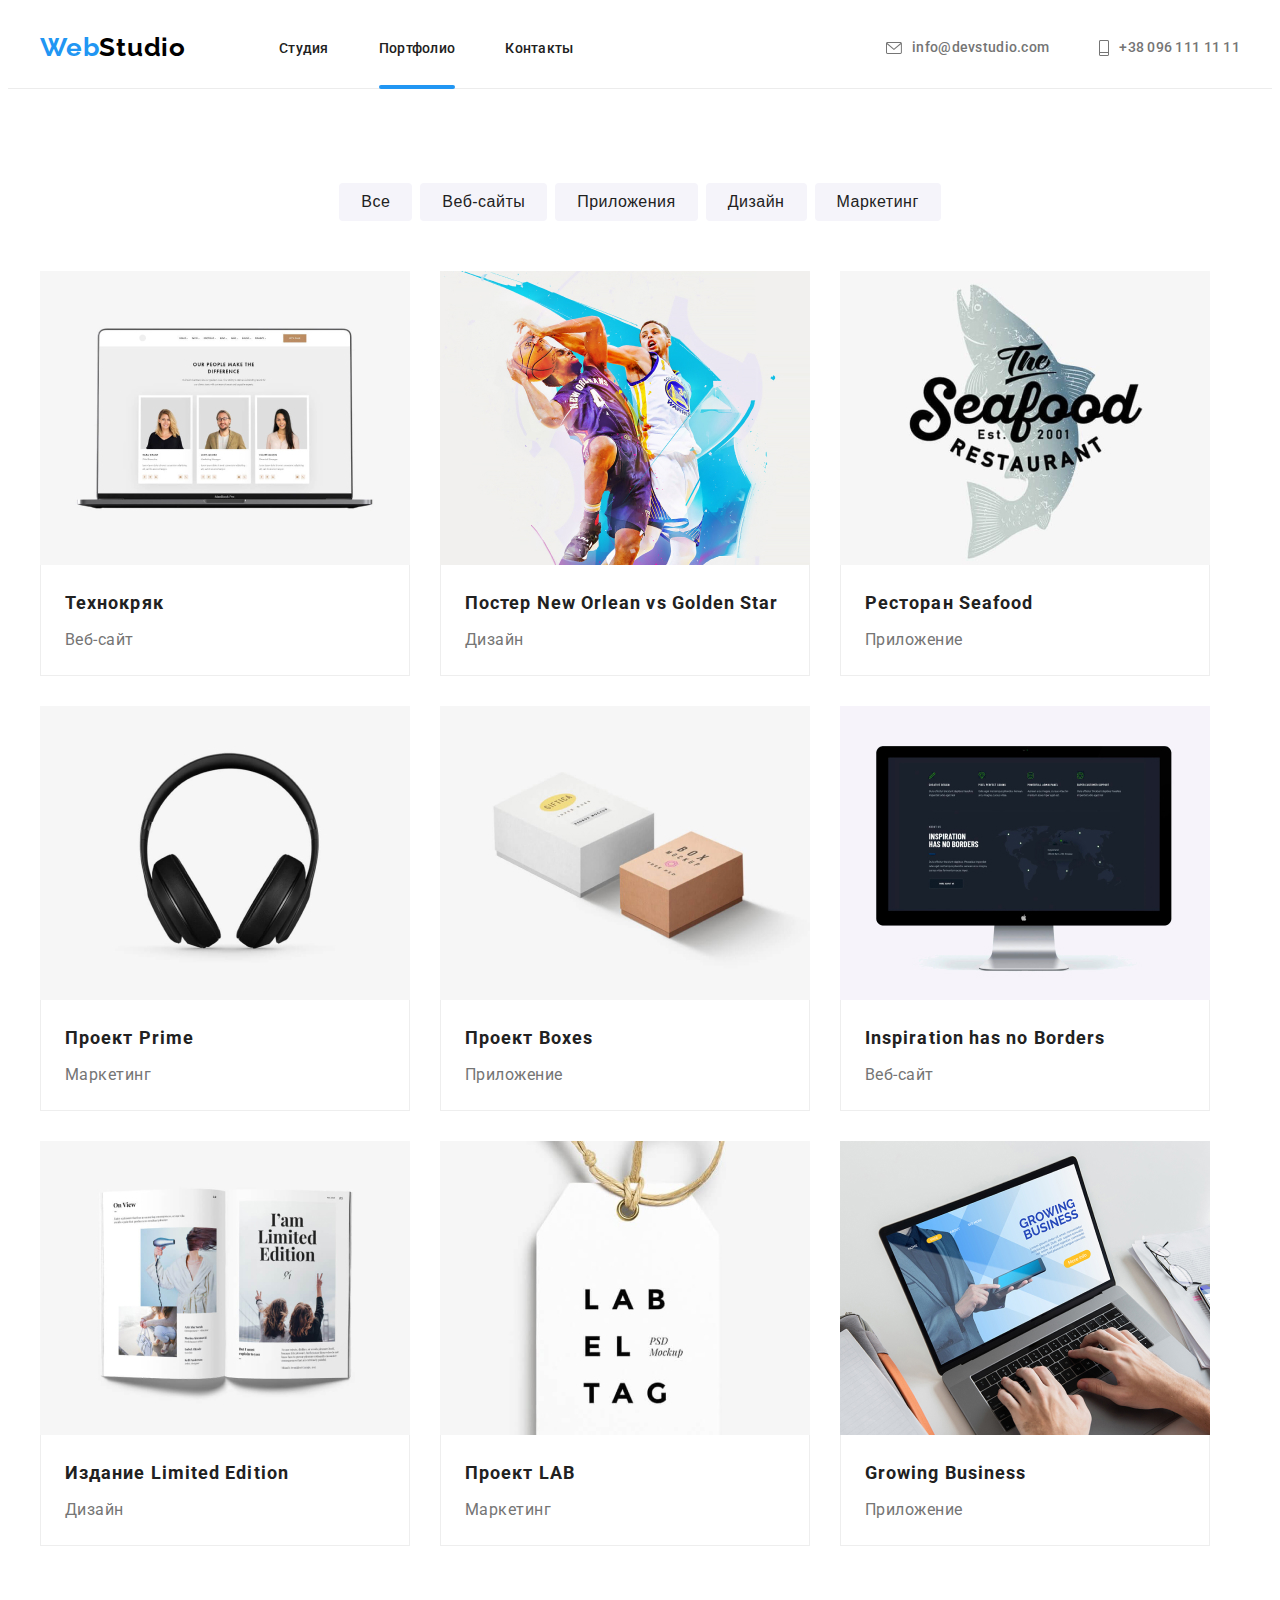
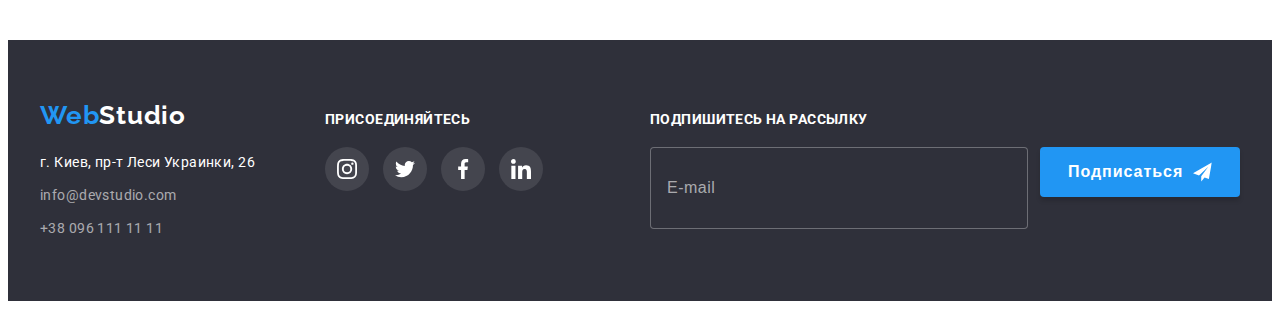
==== portfolio.html @ 7c9c066c "start" ====
<!DOCTYPE html>
<html lang="en">

<head>
    <meta charset="UTF-8">
    <meta http-equiv="X-UA-Compatible" content="IE=edge">
    <meta name="viewport" content="width=device-width, initial-scale=1.0">
    <title>Document</title>
    <link rel="preconnect" href="https://fonts.googleapis.com">
    <link rel="preconnect" href="https://fonts.gstatic.com" crossorigin>
    <link
        href="https://fonts.googleapis.com/css2?family=Raleway:wght@700&family=Roboto:wght@400;500;700;900&display=swap"
        rel="stylesheet">

        <link rel="stylesheet" href="https://cdnjs.cloudflare.com/ajax/libs/modern-normalize/1.1.0/modern-normalize.min.css"
            integrity="sha512-wpPYUAdjBVSE4KJnH1VR1HeZfpl1ub8YT/NKx4PuQ5NmX2tKuGu6U/JRp5y+Y8XG2tV+wKQpNHVUX03MfMFn9Q=="
            crossorigin="anonymous" referrerpolicy="no-referrer" />
            <link rel="stylesheet" href="./css/main.min.css" />
        <link rel="stylesheet" href="./css/styles.css" />
</head>

<body>
    <header class="page-header">
        <div class="container page-header__container">
            <nav class="navigation">
                <a class="logo link" href="./index.html"><span class="logo__web">Web</span>Studio</a>
    
                <ul class="menu list">
                    <li class="menu__item"><a class="menu__link link" href="./index.html">Студия</a></li>
                    <li class="menu__item"><a class="menu__link link menu__link_status-current" href="./portfolio.html">Портфолио</a></li>
                    <li class="menu__item"><a class="menu__link link" href="">Контакты</a></li>
                </ul>
            </nav>
    
            <ul class="contact-list list contact-list__page-header">
                <li class="contact-list__item">
            
            
            
                    <a class="contact-list__link link" href="mailto:info@devstudio.com"><svg class="contact-list__icon" width="16" height="12">
                            <use href="./images/icons.svg#icon-mail"></use>
                        </svg>info@devstudio.com</a>
            
                </li>
                <li class="contact-list__item">
            
            
            
                    <a class="contact-list__link link" href="tel:+380961111111"><svg class="contact-list__icon" width="10" height="16">
                            <use href="./images/icons.svg#icon-telefon"></use>
                        </svg>+38 096 111 11 11</a>
                </li>
            
            </ul>
            </div>
        </div>
    
    
    </header>
    
    <main>
        <!--Список кнопок-->
<section class="section">
    <div class="container">
    <h1 class="main-button visually-hidden">Buttons</h1>

    <ul class="button-list list">
        <li class="button-list__button-item"><button class="button-list__button-portfolio button button-all">Все</button></li>
        <li class="button-list__button-item"><button class="button-list__button-portfolio button">Веб-сайты</button></li>
        <li class="button-list__button-item"><button class="button-list__button-portfolio button">Приложения</button></li>
        <li class="button-list__button-item"><button class="button-list__button-portfolio button">Дизайн</button></li>
        <li class="button-list__button-item"><button class="button-list__button-portfolio button">Маркетинг</button></li>
    </ul>


    <!--Список работ-->

    <ul class="projects__list list">
        <li class="projects__item list">
            
            <a href="" class="projects-item-link modal-link link">
                <div class="modal-container">
                    <img src="./images/komputer.jpg" alt="ноутбук" width="370">
                    <p class="modal-text">Ресурс предлагает комплексные предложения с разным уровнем функционала и сервисов. Все это
                        позволит посетителю получить
                        исчерпывающие сведения о компании или частном лице.</p>
                </div>
                
        <div class="projects__card"><h2 class="project-name">Технокряк</h2>
        <p class="projects__type">Веб-сайт</p>
        </div></a>
        </li>

        <li class="projects__item list">
            <a href="#" class="projects-item-link link">
                <div class="modal-container">
                <img src="./images/basketball.jpg" alt="баскетбол" width="370">
                <p class="modal-text">Ресурс предлагает комплексные предложения с разным уровнем функционала и сервисов. Все это
                        позволит посетителю получить
                        исчерпывающие сведения о компании или частном лице.</p>
                </div>
            <div class="projects__card"><h2 class="project-name">Постер New Orlean vs Golden Star</h2>
            <p class="projects__type">Дизайн</p>
            </div></a>
        </li>

        <li class="projects__item list">
            <a href="#" class="projects-item-link link">
                <div class="modal-container">
                <img src="./images/seafood.jpg" alt="лого Ресторан Seafood" width="370">
                <p class="modal-text">Ресурс предлагает комплексные предложения с разным уровнем функционала и сервисов. Все это
                        позволит посетителю получить
                        исчерпывающие сведения о компании или частном лице.</p>
                </div>
            <div class="projects__card"><h2 class="project-name">Ресторан Seafood</h2>
            <p class="projects__type">Приложение</p>
            </div></a>
        </li>

        <li class="projects__item list">
            <a href="#" class="projects-item-link link">
                <div class="modal-container">
                <img src="./images/earphones.jpg" alt="наушники" width="370">
                <p class="modal-text">Ресурс предлагает комплексные предложения с разным уровнем функционала и сервисов. Все это
                        позволит посетителю получить
                        исчерпывающие сведения о компании или частном лице.</p>
                </div>
            <div class="projects__card"><h2 class="project-name">Проект Prime</h2>
            <p class="projects__type">Маркетинг</p>
            </div></a>
            
        </li>

        <li class="projects__item list">
            <a href="#" class="projects-item-link link">
                <div class="modal-container">
                <img src="./images/boxes.jpg" alt="две коробки" width="370">
                <p class="modal-text">Ресурс предлагает комплексные предложения с разным уровнем функционала и сервисов. Все это
                        позволит посетителю получить
                        исчерпывающие сведения о компании или частном лице.</p>
                </div>
            <div class="projects__card"><h2 class="project-name">Проект Boxes</h2>
            <p class="projects__type">Приложение</p>
            </div></a>
           
        </li>

        <li class="projects__item list">
            <a href="#" class="projects-item-link link">
                <div class="modal-container">
                <img src="./images/pk.jpg" alt="монитор" width="370">
                <p class="modal-text">Ресурс предлагает комплексные предложения с разным уровнем функционала и сервисов. Все это
                        позволит посетителю получить
                        исчерпывающие сведения о компании или частном лице.</p>
                </div>
            <div class="projects__card"><h2 class="project-name">Inspiration has no Borders</h2>
            <p class="projects__type">Веб-сайт</p>
            </div></a>
        </li>

        <li class="projects__item list">
            <a href="#" class="projects-item-link link">
                <div class="modal-container">
                <img src="./images/book.jpg" alt="журнал" width="370">
                <p class="modal-text">Ресурс предлагает комплексные предложения с разным уровнем функционала и сервисов. Все это
                        позволит посетителю получить
                        исчерпывающие сведения о компании или частном лице.</p>
                </div>
            <div class="projects__card"><h2 class="project-name">Издание Limited Edition</h2>
            <p class="projects__type">Дизайн</p>
            </div></a>
        </li>

        <li class="projects__item list">
            <a href="#" class="projects-item-link link">
                <div class="modal-container">
                <img src="./images/birka.jpg" alt="бирка" width="370">
                <p class="modal-text">Ресурс предлагает комплексные предложения с разным уровнем функционала и сервисов. Все это
                        позволит посетителю получить
                        исчерпывающие сведения о компании или частном лице.</p>
                </div>
            <div class="projects__card"><h2 class="project-name">Проект LAB</h2>
            <p class="projects__type">Маркетинг</p>
            </div></a>
        </li>

        <li class="projects__item list">
            <a href="#" class="projects-item-link link">
                <div class="modal-container">
                <img src="./images/laptop.jpg" alt="ноутбук" width="370">
                <p class="modal-text">Ресурс предлагает комплексные предложения с разным уровнем функционала и сервисов. Все это
                        позволит посетителю получить
                        исчерпывающие сведения о компании или частном лице.</p>
                </div>
            <div class="projects__card"><h2 class="project-name">Growing Business</h2>
            <p class="projects__type">Приложение</p>
            </div></a>
        </li>
        
    </ul>
    </div>

</section>
    </main>
    
    
    <!--футер-->
    
    <footer class="footer">
        <div class="container container-flex">
    
            <div>
    
                <a class="logo web-footer link" href="./index.html">Web<span class="studio">Studio</span></Studio></a>
    
                <address class="adres-font-style">
    
                    <ul class="adres list">
                        <li class="adres__item"><a class="adres__nav-link link"
                                href="https://goo.gl/maps/8EkQ3KVRZ2arSs8y7">г. Киев, пр-т Леси Украинки, 26</a></li>
                        <li class="adres__item"><a class="adres__mail-link link"
                                href="mailto:info@devstudio.com">info@devstudio.com</a></li>
                        <li class="adres__item"><a class="adres__tel-link link" href="tel:+380961111111">+38 096 111 11
                                11</a></li>
    
                    </ul>
    
                </address>
    
            </div>
    
    
    
    
    
    
            <div class="footer-link footer-link__socials">
    
                <h2 class="footer-text">присоединяйтесь</h2>
                <ul class="list">
    
    
                    <li class="footer-link__item">
                        <a href="" class="footer-link__link">
                            <svg class="footer-link__icon" width="20" height="20">
                                <use href="./images/icons.svg#icon-instagram-futer"></use>
                            </svg>
                        </a>
                    </li>
    
                    <li class="footer-link__item">
                        <a href="" class="footer-link__link">
                            <svg class="footer-link__icon" width="20" height="20">
                                <use href="./images/icons.svg#icon-twitter-futer"></use>
                            </svg>
                        </a>
                    </li>
    
                    <li class="footer-link__item">
                        <a href="" class="footer-link__link">
                            <svg class="footer-link__icon" width="20" height="20">
                                <use href="./images/icons.svg#icon-facebook-futer"></use>
                            </svg>
                        </a>
                    </li>
    
                    <li class="footer-link__item">
                        <a href="" class="footer-link__link">
                            <svg class="footer-link__icon" width="20" height="20">
                                <use href="./images/icons.svg#icon-linkedin-futer"></use>
                            </svg>
                        </a>
                    </li>
    
            </div>
    
    
    
            <div class="footer-container">
    
                <p class="label__text">Подпишитесь на рассылку</p>
                <form class="label__form">
                    <label for="mail" class="label__mail"></label>
                    <input type="mail" name="user-mail" id="mail" placeholder="E-mail" class="label__area" />
    
    
                    <button type="submit" class="label__btn">
                        Подписаться
                        <svg class="label__icon" width="24" height="24">
                            <use href="./images/icons.svg#icon-send"></use>
                        </svg>
    
    
                    </button>
    
                </form>
    
            </div>
    
        </div>
    
    
    
    
    
    </footer>
    </body>
    
    </html>
---- css/main.min.css ----
:root{--accent-color: #2196F3;--accent-color-black: #212121;--accent-color-gray: #757575;--accent-color-white: #FFFFFF}.visually-hidden{position:absolute;width:1px;height:1px;margin:-1px;border:0;padding:0;white-space:nowrap;clip-path:inset(100%);clip:rect(0 0 0 0);overflow:hidden}.menu__link_status-current::after{content:"";position:absolute;width:100%;height:4px;background:var(--accent-color);border-radius:2px;display:block;left:0;top:45px}.benefits-list__box,.works__box,.social-list__link,.footer-link__link,.clients__link{display:flex;justify-content:center;align-items:center}h1,h2,h3,h4,h5,h6,p{margin-top:0;margin-bottom:0}ul,ol{margin-top:0;margin-bottom:0;padding-left:0}img{display:block}.list{list-style:none}.link{text-decoration:none}body{font-family:'Roboto', sans-serif;font-weight:500}.container{width:1200px;margin-left:auto;margin-right:auto;padding-left:15px;padding-right:15px}.section{padding:94px 0}.logo{font-family:'Raleway', sans-serif;font-weight:700;font-size:26px;line-height:1.2;letter-spacing:0.03em;color:#000}.logo__web{color:var(--accent-color)}.contact-list__page-header{display:flex;margin-left:auto}.contact-list .contact-list__item+.contact-list__item{margin-left:50px}.contact-list__link{display:flex;align-items:center;font-size:14px;line-height:1.14;letter-spacing:0.02em;margin-left:auto;color:var(--accent-color-gray);transition-property:color;transition-duration:250ms;transition-timing-function:cubic-bezier(0.4, 0, 0.2, 1)}.contact-list__link:hover,.contact-list__link:focus{color:var(--accent-color);fill:#2196f3}.contact-list__icon{margin-right:10px;fill:#757575;transition-property:fill;transition-duration:250ms;transition-timing-function:cubic-bezier(0.4, 0, 0.2, 1)}.phone-number:hover .contact-list__icon,.phone-number:focus .contact-list__icon{color:var(--accent-color);fill:#2196f3}.contact-list__link:hover .contact-list__icon,.contact-list__link:focus .contact-list__icon{color:var(--accent-color);fill:#2196f3}.adres-font-style{font-style:normal}.adres{margin-top:20px}.adres__item{margin-bottom:9px}.adres__item:last-child{margin-bottom:0}.adres__nav-link{font-weight:400;font-size:14px;line-height:1.71;letter-spacing:0.03em;color:var(--accent-color-white);margin-bottom:9px;transition-property:color;transition-duration:250ms;transition-timing-function:cubic-bezier(0.4, 0, 0.2, 1)}.adres__nav-link:hover,.adres__nav-link:focus{color:var(--accent-color)}.adres__mail-link{font-weight:400;font-size:14px;line-height:1.71;letter-spacing:0.03em;color:rgba(255,255,255,0.6);transition-property:color;transition-duration:250ms;transition-timing-function:cubic-bezier(0.4, 0, 0.2, 1)}.adres__mail-link:hover,.adres__mail-link:focus{color:var(--accent-color)}.adres__tel-link{font-weight:400;font-size:14px;line-height:1.71;letter-spacing:0.03em;color:rgba(255,255,255,0.6);transition-property:color;transition-duration:250ms;transition-timing-function:cubic-bezier(0.4, 0, 0.2, 1)}.adres__tel-link:hover,.adres__tel-link:focus{color:var(--accent-color)}.backdrop{position:fixed;top:0;left:0;width:100%;height:100%;background:rgba(0,0,0,0.2);transition:opacity 250ms cubic-bezier(0.4, 0, 0.2, 1),visibility 250ms cubic-bezier(0.4, 0, 0.2, 1)}.backdrop.is-hidden{opacity:0;visibility:hidden;pointer-events:none}.modal{position:absolute;top:50%;left:50%;transform:translate(-50%, -50%);width:528px;background:var(--accent-color-white);box-shadow:0px 1px 3px rgba(0,0,0,0.12),0px 1px 1px rgba(0,0,0,0.14),0px 2px 1px rgba(0,0,0,0.2);border-radius:4px;padding:40px}.modal__close-button{position:absolute;top:8px;right:8px;display:flex;align-items:center;justify-content:center;width:30px;height:30px;padding:0;border-radius:50%;border:1px solid rgba(0,0,0,0.1);background-color:transparent;cursor:pointer;transition:fill 250ms cubic-bezier(0.4, 0, 0.2, 1)}.modal__close-button:hover,.modal__close-button:focus{fill:var(--accent-color)}.page-header__container{display:flex;align-items:center}.page-header{padding-top:24px;padding-bottom:25px;background:var(--accent-color-white);border-bottom:1px solid #ECECEC}.navigation{display:flex;align-items:center}.menu{display:flex;margin-left:93px}.menu__item .current{color:var(--accent-color)}.menu__item:not(:last-child){margin-right:50px}.menu__link{position:relative;font-size:14px;line-height:1.14;letter-spacing:0.02em;color:var(--accent-color-black);transition-property:color;transition-duration:250ms;transition-timing-function:cubic-bezier(0.4, 0, 0.2, 1)}.menu__link:hover,.menu__link:focus{color:var(--accent-color)}.hero{text-transform:uppercase;background-color:#c4c4c4;text-align:center;padding-top:200px;padding-bottom:200px;margin-left:auto;margin-right:auto;background-image:linear-gradient(to right, rgba(47,48,58,0.4), rgba(47,48,58,0.4)),url(../images/background.jpg);background-size:cover;background-position:center;background-repeat:no-repeat;max-width:1600px}.hero__title{font-weight:900;font-size:44px;line-height:1.36;letter-spacing:0.06em;color:var(--accent-color-white);margin-left:auto;margin-right:auto;width:696px;margin-bottom:30px}.hero__btn{min-width:136px;padding-left:32px;padding-top:10px;padding-right:32px;padding-bottom:10px;border-radius:4px;border:transparent;font-weight:700;font-size:16px;line-height:1.875;letter-spacing:0.06em;cursor:pointer;color:var(--accent-color-white);background-color:var(--accent-color);box-shadow:0px 4px 4px rgba(0,0,0,0.15);transition-property:background-color;transition-duration:250ms;transition-timing-function:cubic-bezier(0.4, 0, 0.2, 1);transition-property:color;transition-duration:250ms;transition-timing-function:cubic-bezier(0.4, 0, 0.2, 1)}.hero__btn:hover,.hero__btn:focus{background-color:var(--accent-color);color:var(--accent-color-white)}.benefits-list{display:flex}.benefits-list__item{width:270px;margin-right:30px;flex-wrap:wrap}.benefits-list__item:nth-child(4n){margin-right:0}.benefits-list__item:nth-last-child(-n+4){margin-bottom:0}.benefits-list__title{font-weight:700;font-size:14px;line-height:1.14;letter-spacing:0.03em;text-transform:uppercase;color:var(--accent-color-black);margin-bottom:10px}.benefits-list__text{font-weight:400;font-size:14px;line-height:1.71;letter-spacing:0.03em;color:var(--accent-color-gray)}.benefits-list__box{height:120px;border:0;margin-bottom:30px;background:#F5F4FA;border-radius:4px}.benefits-list__icon{width:70px;height:70px}.section__no-padding-top{padding-top:0}.section__title{margin-bottom:50px;font-weight:700;font-size:36px;line-height:1.66;text-align:center;letter-spacing:0.03em;color:var(--accent-color-black)}.works{display:flex}.works__item{margin-right:30px;position:relative}.works__item:nth-child(3n){margin-right:0}.works__box{position:absolute;width:370px;height:70px;font-family:'Roboto';font-style:normal;font-weight:700;font-size:14px;line-height:1.14;text-align:center;letter-spacing:0.03em;text-transform:uppercase;bottom:0px;left:0px;background:rgba(47,48,58,0.8);color:var(--accent-color-white)}.section__other-background{background:#F5F4FA}.team{display:flex;margin-top:50px;text-align:center}.team__card{padding-top:30px;padding-bottom:30px}.team__item{background:var(--accent-color-white);margin-right:30px;box-shadow:0px 1px 3px rgba(0,0,0,0.12),0px 1px 1px rgba(0,0,0,0.14),0px 2px 1px rgba(0,0,0,0.2);border-radius:0px 0px 4px 4px}.team__item:nth-child(4n){margin-right:0}.team__item:nth-last-child(-n+4){margin-bottom:0}.section__title{font-weight:700;font-size:36px;line-height:1.16;text-align:center;letter-spacing:0.03em;color:var(--accent-color-black)}.team__title{font-size:16px;line-height:1.18;letter-spacing:0.03em;color:var(--accent-color-black)}.team__text{font-weight:400;font-size:16px;line-height:1.18;letter-spacing:0.03em;color:var(--accent-color-gray);margin-top:10px;margin-bottom:16px}.social-list{display:flex;justify-content:center}.social-list__item:not(:last-child){margin-right:10px}.social-list__link{width:44px;height:44px;border-radius:50%;background-color:var(--accent-color-white);transition-property:background-color, fill;transition-duration:250ms;transition-timing-function:cubic-bezier(0.4, 0, 0.2, 1)}.social-list__link:hover,.social-list__link:focus{background-color:var(--accent-color);fill:#fff}.social-list__icon{fill:#afb1b8;transition-property:fill;transition-duration:250ms;transition-timing-function:cubic-bezier(0.4, 0, 0.2, 1)}.social-list__link:hover .social-list__icon,.social-list__link:focus .social-list__icon{fill:#fff}.web-footer{color:var(--accent-color)}.studio{color:var(--accent-color-white)}.footer{display:flex;background-color:#2F303A;padding:60px 0}.container-flex{display:flex;align-items:baseline}.footer-container{display:flex;flex-direction:column;margin-left:auto}.label__form{display:flex}.label__area{padding-left:16px;padding-top:15px;padding-right:auto;padding-bottom:15px;width:358px;height:50px;border:1px solid rgba(255,255,255,0.3);border-radius:4px;background:#2F303A;font-style:normal;font-weight:400;font-size:16px;line-height:20px;letter-spacing:0.03em;color:var(--accent-color-white)}.label__area::placeholder{color:rgba(255,255,255,0.6)}.label__text{font-style:normal;font-weight:700;font-size:14px;line-height:16px;letter-spacing:0.03em;text-transform:uppercase;color:var(--accent-color-white);margin-bottom:20px}.footer-text{margin-bottom:20px;font-style:normal;font-weight:700;font-size:14px;line-height:16px;letter-spacing:0.03em;text-transform:uppercase;color:var(--accent-color-white)}.label__btn{display:flex;justify-content:center;align-items:center;margin-left:12px;width:200px;height:50px;background:var(--accent-color);box-shadow:0px 4px 4px rgba(0,0,0,0.15);border-radius:4px;cursor:pointer;border-color:transparent;font-style:normal;font-weight:700;font-size:16px;line-height:30px;letter-spacing:0.06em;padding-left:26px;padding-top:10px;padding-right:26px;padding-bottom:10px;color:var(--accent-color-white)}.label__icon{display:inline;margin-left:10px}.footer-link__item{display:inline-block;margin-right:10px}.footer-link__socials{display:flex;flex-direction:column;margin-left:70px}.footer-link__link{width:44px;height:44px;border-radius:50%;background:rgba(255,255,255,0.1);fill:#fff;transition-property:background-color;transition-duration:250ms;transition-timing-function:cubic-bezier(0.4, 0, 0.2, 1)}.footer-link__link:hover,.footer-link__link:focus{background-color:var(--accent-color)}.section__title{text-align:center;margin-bottom:50px;font-style:normal;font-weight:700;font-size:36px;line-height:1.16;text-align:center;letter-spacing:0.03em;color:var(--accent-color-black)}.clients{display:flex}.clients__item{margin-right:30px;width:170px;height:92px}.clients__item:last-child{margin-right:0}.clients__icon{width:106px;height:60px}.clients__link{width:100%;height:100%;border:1px solid #AFB1B8;border-radius:4px;fill:#afb1b8;transition:fill 250ms cubic-bezier(0.4, 0, 0.2, 1),border 250ms cubic-bezier(0.4, 0, 0.2, 1)}.clients__link:hover,.clients__link:focus{border:1px solid #2196F3;fill:#2196f3}.buttons{font-size:16px;line-height:1.62;text-align:center;letter-spacing:0.03em}.button-list{display:flex;justify-content:center;margin-bottom:50px}.button-list__button-item{display:flex;justify-content:center;margin-right:8px}.button-list__button-item:last-child{margin-right:0}.button-list__button-portfolio{background-color:#F5F4FA;color:var(--accent-color-black);padding-left:22px;padding-top:6px;padding-right:22px;padding-bottom:6px;border-radius:4px;min-width:101px;border:transparent;font-style:normal;font-weight:500;font-size:16px;line-height:1.625;letter-spacing:0.03em;transition-property:background-color, color, box-shadow;transition-duration:250ms;transition-timing-function:cubic-bezier(0.4, 0, 0.2, 1)}.button-list__button-portfolio:hover,.button-list__button-portfolio:focus{color:var(--accent-color-white);background-color:var(--accent-color);cursor:pointer;box-shadow:0px 3px 1px rgba(0,0,0,0.1),0px 1px 2px rgba(0,0,0,0.08),0px 2px 2px rgba(0,0,0,0.12);border-radius:4px}.button-all{min-width:73px;color:var(--accent-color-black);padding-left:22px;padding-top:6px;padding-right:22px;padding-bottom:6px;border-radius:4px}.project-name{font-weight:700;font-size:18px;line-height:2;letter-spacing:0.06em;color:var(--accent-color-black)}.projects__item{margin-right:30px;margin-bottom:30px;background:var(--accent-color-white)}.projects__item:nth-child(3n){margin-right:0}.projects__item:nth-last-child(-n+3){margin-bottom:0}.projects-item-link{display:block;transition-property:box-shadow;transition-duration:250ms;transition-timing-function:cubic-bezier(0.4, 0, 0.2, 1)}.projects-item-link:hover,.projects-item-link:focus{box-shadow:0px 1px 1px rgba(0,0,0,0.12),0px 4px 4px rgba(0,0,0,0.06),1px 4px 6px rgba(0,0,0,0.16)}.projects__list{display:flex;flex-wrap:wrap}.projects__card{padding-left:24px;padding-top:20px;padding-right:24px;padding-bottom:20px;border-left:1px solid #EEEEEE;border-right:1px solid #EEEEEE;border-bottom:1px solid #EEEEEE}.projects__type{font-weight:400;font-size:16px;line-height:1.87;letter-spacing:0.03em;margin-top:4px;color:var(--accent-color-gray)}.modal-container{position:relative;overflow:hidden}.modal-text{position:absolute;top:0;left:0;padding-left:24px;padding-top:63px;padding-right:24px;padding-bottom:63px;overflow:auto;transform:translateY(100%);transition-property:transform;transition-duration:250ms;transition-timing-function:cubic-bezier(0.4, 0, 0.2, 1);width:100%;height:100%;font-style:normal;font-weight:400;font-size:18px;line-height:1.55;letter-spacing:0.03em;color:var(--accent-color-white);background:rgba(33,150,243,0.9)}.projects-item-link:hover .modal-text,.projects-item-link:focus .modal-text{transform:translateY(0)}.modal__text-head{margin-bottom:12px;font-style:normal;font-weight:700;font-size:20px;line-height:1.15;text-align:center;letter-spacing:0.03em;color:var(--accent-color-black)}.modal__form{display:flex;flex-direction:column}.modal__label{margin-bottom:20px}.modal__name-span{display:block;margin-bottom:4px;font-style:normal;font-weight:400;font-size:12px;line-height:1.166;letter-spacing:0.01em;color:var(--accent-color-gray)}.modal__input-wrapper{position:relative;display:block}.modal__input{width:100%;height:40px;border-radius:4px;padding-left:42px;border:1px solid rgba(33,33,33,0.2);border-radius:4px;transition:border-color 250ms cubic-bezier(0.4, 0, 0.2, 1)}.modal__input:focus{outline:none;border-color:var(--accent-color)}.modal__icon{position:absolute;top:50%;left:15px;transform:translateY(-50%);display:block;transition:fill 250ms cubic-bezier(0.4, 0, 0.2, 1)}.modal-input:focus+.modal__icon{fill:#2196f3}.modal__message{display:block;width:100%;height:120px;padding:12px 16px;border:1px solid rgba(33,33,33,0.2);border-radius:4px;resize:none;transition:border-color 250ms cubic-bezier(0.4, 0, 0.2, 1)}.modal__message:focus{outline:none;border-color:var(--accent-color)}.modal__message::placeholder{color:rgba(117,117,117,0.5)}.modal__contact-form-checkbox-label{display:flex;align-items:center;justify-content:center;margin-bottom:30px;flex-wrap:nowrap;font-style:normal;font-weight:400;font-size:14px;line-height:1.71;letter-spacing:0.03em;color:var(--accent-color-gray)}.modal__contact-form-checkbox-label::before{content:"";display:block;margin-right:7px;width:16px;height:15px;cursor:pointer;border:2px solid #212121;border-radius:2px;transition:background-color 250ms cubic-bezier(0.4, 0, 0.2, 1),outline 250ms cubic-bezier(0.4, 0, 0.2, 1)}.modal__contact-form-checkbox:checked+.modal__contact-form-checkbox-label::before{background-color:var(--accent-color);background-image:url("../images/icon check.svg");background-size:cover;background-position:center;background-repeat:no-repeat}.modal__contact-form-checkbox:focus+.modal__contact-form-checkbox-label::before{outline:2px solid rgba(0,0,255,0.5)}.policy-text{color:var(--accent-color)}.modal__contact-form-btn{align-self:center;min-width:200px;padding:10px 55px;font-style:normal;font-weight:700;font-size:16px;line-height:1.875;border:transparent;letter-spacing:0.06em;color:var(--accent-color-white);background:#188CE8;box-shadow:0px 4px 4px rgba(0,0,0,0.15);border-radius:4px;cursor:pointer}
/*# sourceMappingURL=main.min.css.map */
---- css/styles.css ----
/*hero*/
/*benefits*/
/*our-work*/
/*our-team*/
/*futter*/


/*----------portfolio---------*/

/*---body---*/



/*---projects---*/


/* header-icon*/



    


/* our benefits */

















/* =============== BACKDROP =============== */
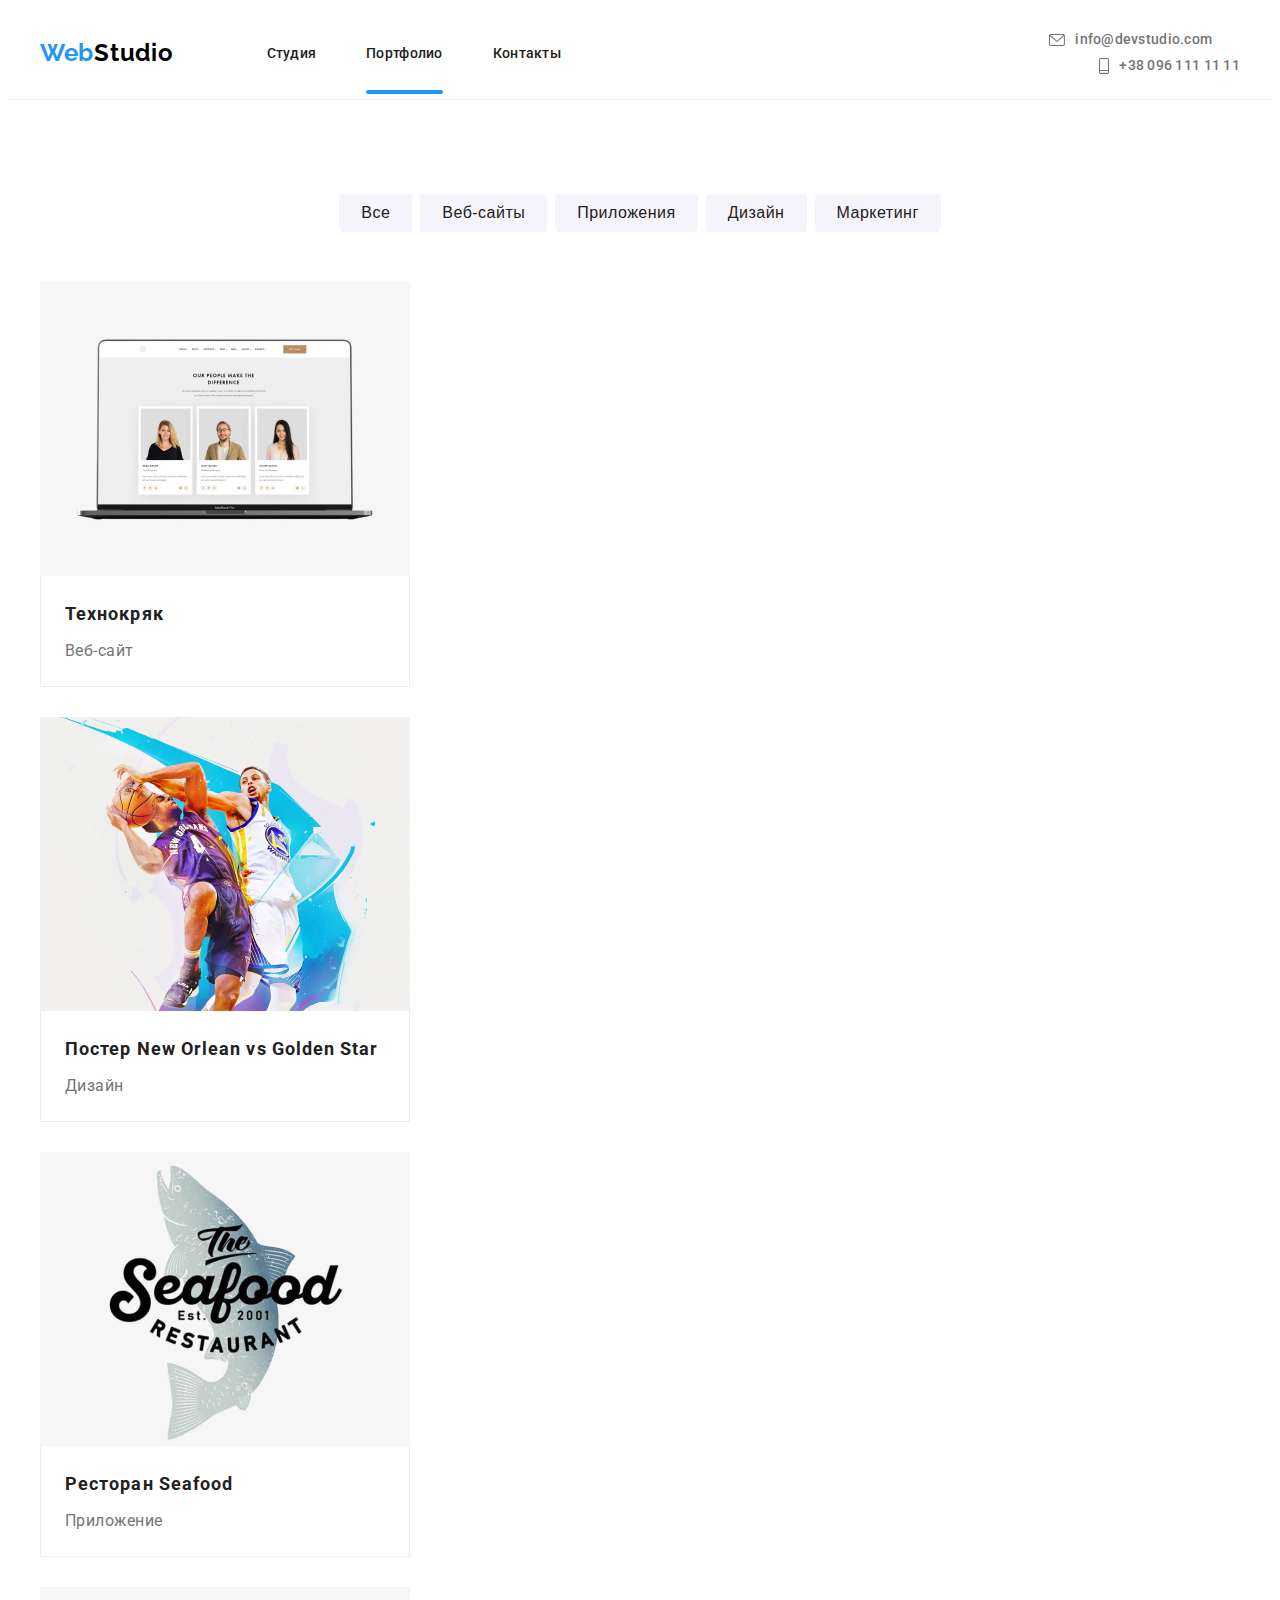
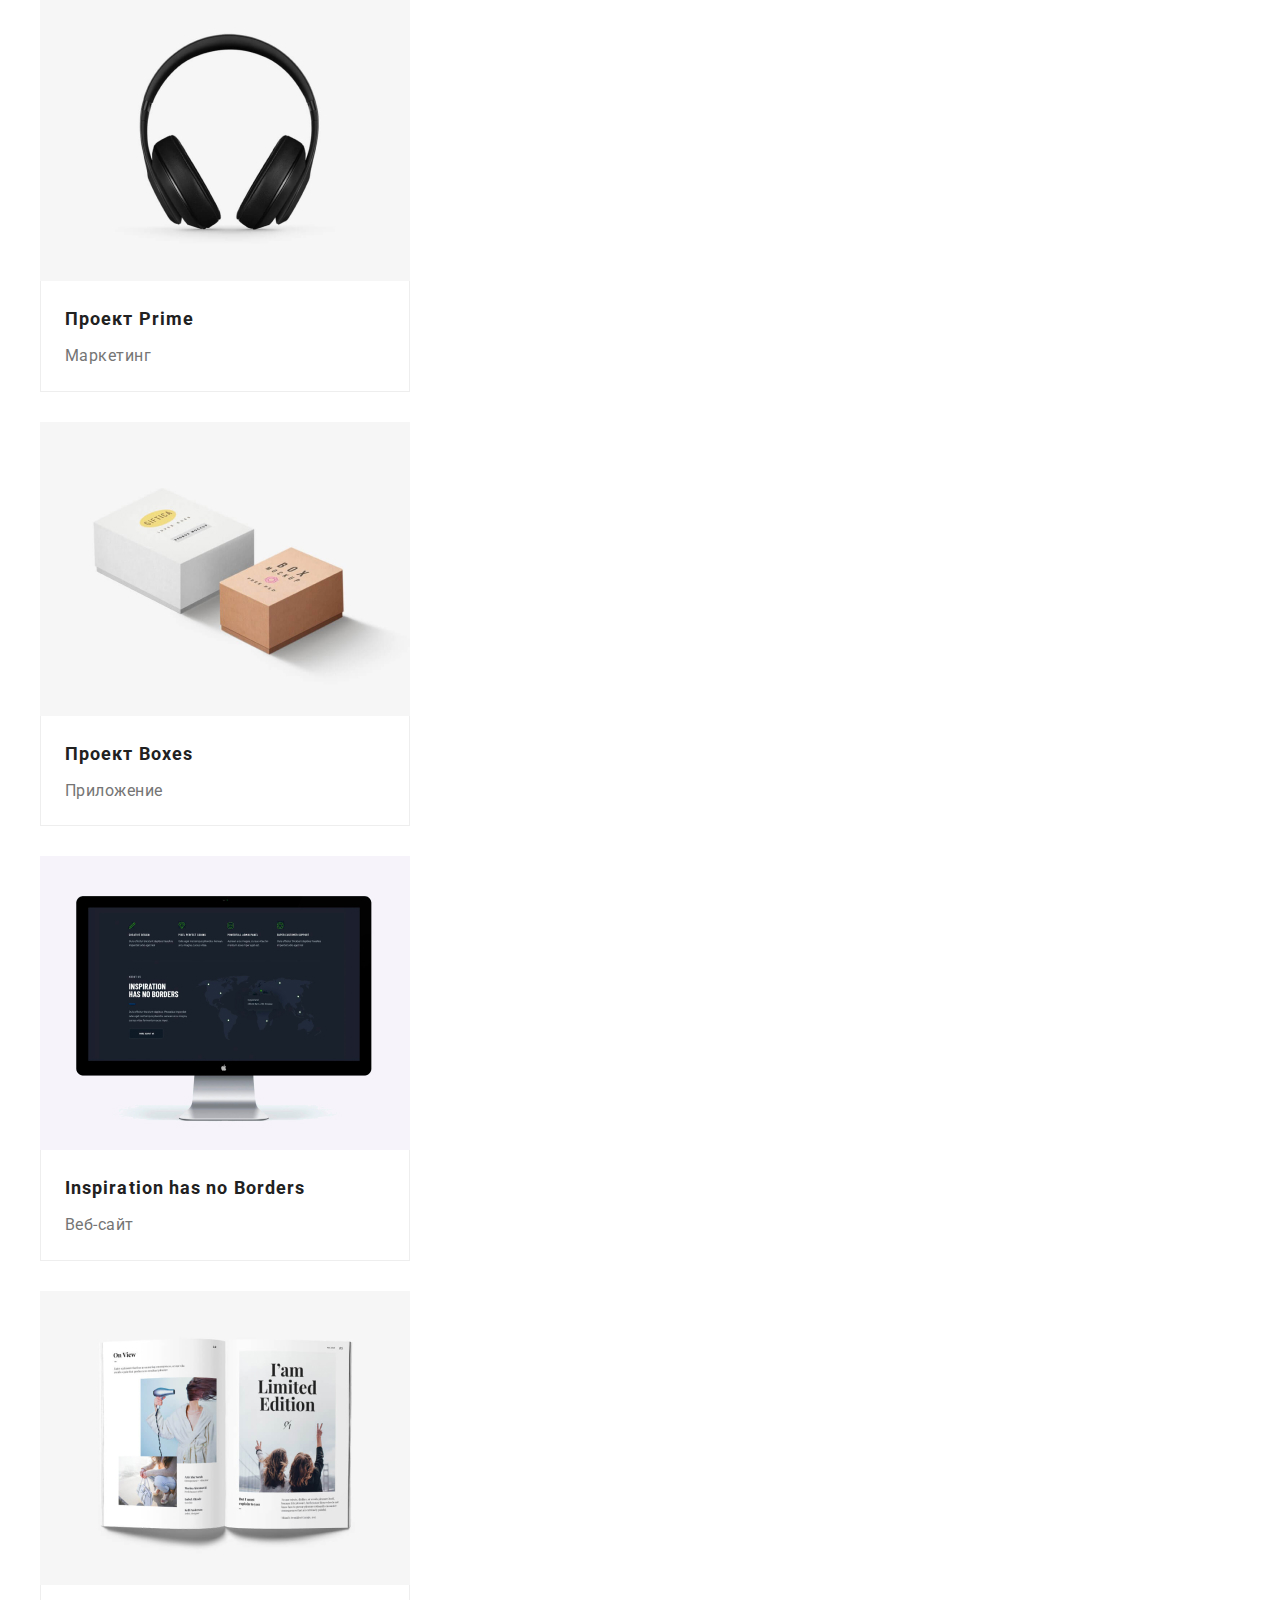
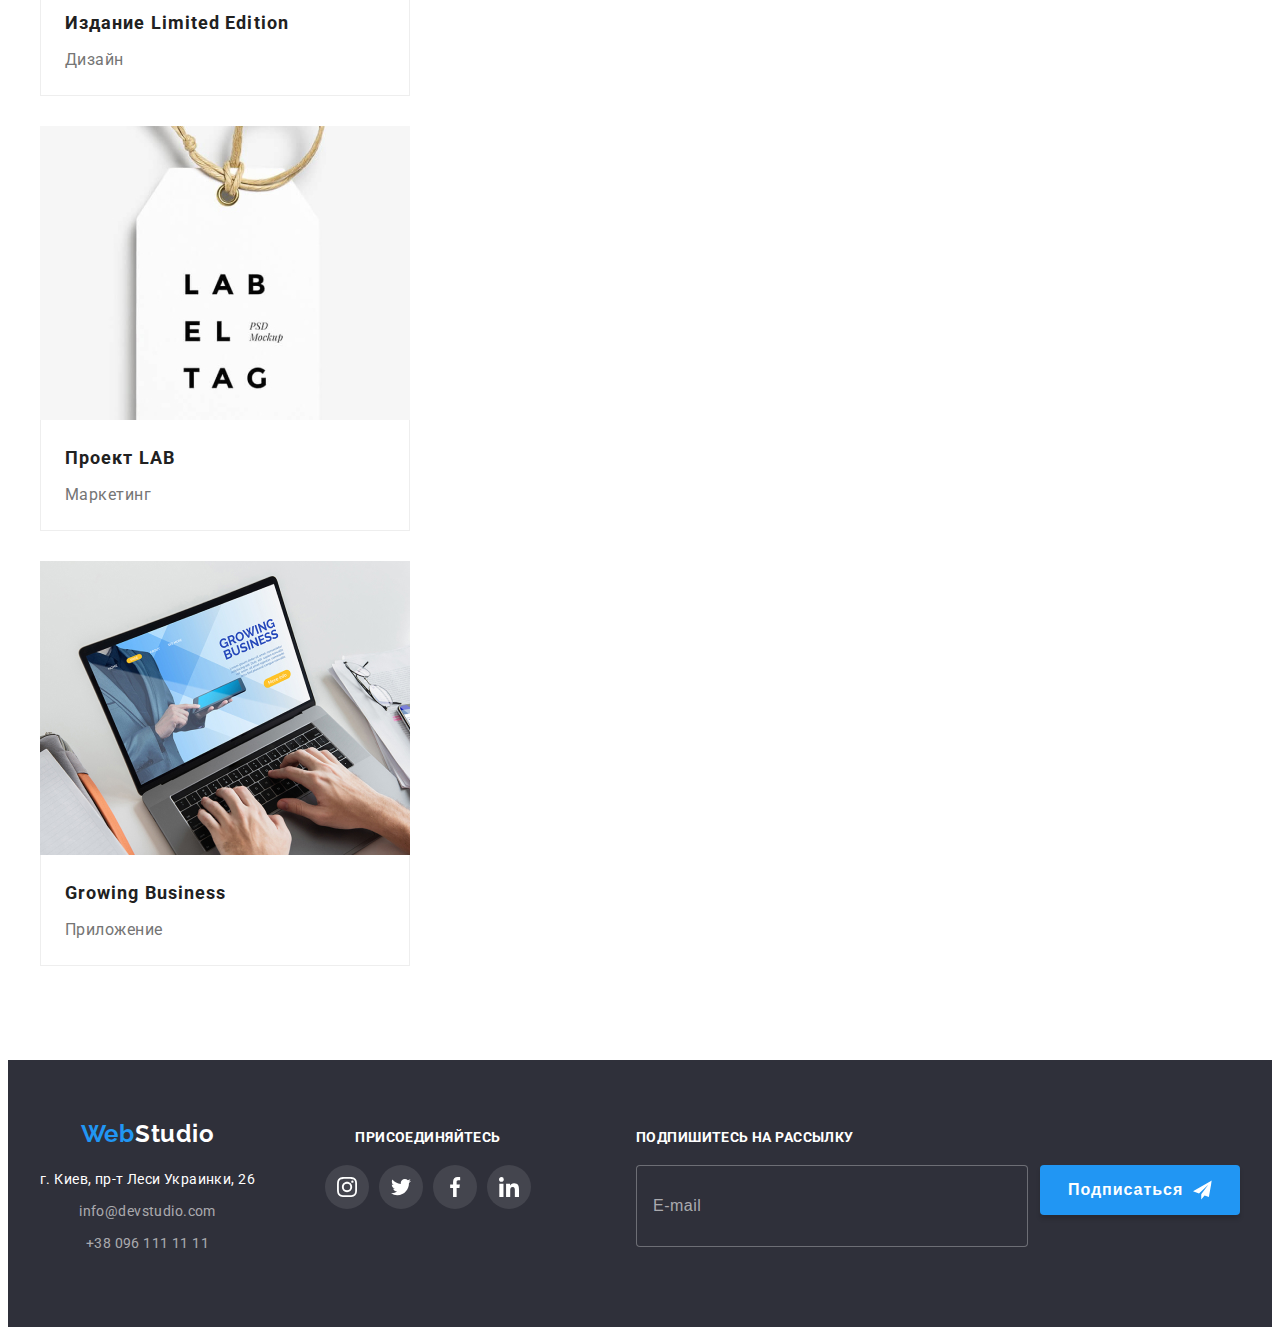
==== commit 8b39ab34: "day4" ====
--- a/portfolio.html
+++ b/portfolio.html
@@ -31,6 +31,12 @@
                     <li class="menu__item"><a class="menu__link link" href="">Контакты</a></li>
                 </ul>
             </nav>
+
+            <button class="mobile-menu-open-btn" type="button" data-menu-open>
+                <svg class="mobile-menu-open-btn__icon" width="40" height="40">
+                    <use href="./images/icons.svg#burger-menu"></use>
+                </svg>
+            </button>
     
             <ul class="contact-list list contact-list__page-header">
                 <li class="contact-list__item">
@@ -209,68 +215,72 @@
     <footer class="footer">
         <div class="container container-flex">
     
-            <div>
-    
-                <a class="logo web-footer link" href="./index.html">Web<span class="studio">Studio</span></Studio></a>
-    
-                <address class="adres-font-style">
-    
-                    <ul class="adres list">
-                        <li class="adres__item"><a class="adres__nav-link link"
-                                href="https://goo.gl/maps/8EkQ3KVRZ2arSs8y7">г. Киев, пр-т Леси Украинки, 26</a></li>
-                        <li class="adres__item"><a class="adres__mail-link link"
-                                href="mailto:info@devstudio.com">info@devstudio.com</a></li>
-                        <li class="adres__item"><a class="adres__tel-link link" href="tel:+380961111111">+38 096 111 11
-                                11</a></li>
-    
-                    </ul>
-    
-                </address>
-    
-            </div>
-    
-    
-    
-    
-    
-    
-            <div class="footer-link footer-link__socials">
-    
-                <h2 class="footer-text">присоединяйтесь</h2>
-                <ul class="list">
-    
-    
-                    <li class="footer-link__item">
-                        <a href="" class="footer-link__link">
-                            <svg class="footer-link__icon" width="20" height="20">
-                                <use href="./images/icons.svg#icon-instagram-futer"></use>
-                            </svg>
-                        </a>
-                    </li>
-    
-                    <li class="footer-link__item">
-                        <a href="" class="footer-link__link">
-                            <svg class="footer-link__icon" width="20" height="20">
-                                <use href="./images/icons.svg#icon-twitter-futer"></use>
-                            </svg>
-                        </a>
-                    </li>
-    
-                    <li class="footer-link__item">
-                        <a href="" class="footer-link__link">
-                            <svg class="footer-link__icon" width="20" height="20">
-                                <use href="./images/icons.svg#icon-facebook-futer"></use>
-                            </svg>
-                        </a>
-                    </li>
-    
-                    <li class="footer-link__item">
-                        <a href="" class="footer-link__link">
-                            <svg class="footer-link__icon" width="20" height="20">
-                                <use href="./images/icons.svg#icon-linkedin-futer"></use>
-                            </svg>
-                        </a>
-                    </li>
+            <div class="wrapper-flex">
+    
+                <div class="container__footer-adres">
+    
+                    <a class="logo web-footer link" href="./index.html">Web<span class="studio">Studio</span></Studio></a>
+    
+                    <address class="adres-font-style">
+    
+                        <ul class="adres list">
+                            <li class="adres__item"><a class="adres__nav-link link"
+                                    href="https://goo.gl/maps/8EkQ3KVRZ2arSs8y7">г. Киев, пр-т Леси Украинки, 26</a></li>
+                            <li class="adres__item"><a class="adres__mail-link link"
+                                    href="mailto:info@devstudio.com">info@devstudio.com</a></li>
+                            <li class="adres__item"><a class="adres__tel-link link" href="tel:+380961111111">+38 096 111 11
+                                    11</a></li>
+    
+                        </ul>
+    
+                    </address>
+    
+                </div>
+    
+    
+    
+    
+    
+    
+                <div class="footer-link footer-link__socials">
+    
+                    <h2 class="footer-text">присоединяйтесь</h2>
+                    <ul class="list footer-link__list">
+    
+    
+                        <li class="footer-link__item">
+                            <a href="" class="footer-link__link">
+                                <svg class="footer-link__icon" width="20" height="20">
+                                    <use href="./images/icons.svg#icon-instagram-futer"></use>
+                                </svg>
+                            </a>
+                        </li>
+    
+                        <li class="footer-link__item">
+                            <a href="" class="footer-link__link">
+                                <svg class="footer-link__icon" width="20" height="20">
+                                    <use href="./images/icons.svg#icon-twitter-futer"></use>
+                                </svg>
+                            </a>
+                        </li>
+    
+                        <li class="footer-link__item">
+                            <a href="" class="footer-link__link">
+                                <svg class="footer-link__icon" width="20" height="20">
+                                    <use href="./images/icons.svg#icon-facebook-futer"></use>
+                                </svg>
+                            </a>
+                        </li>
+    
+                        <li class="footer-link__item">
+                            <a href="" class="footer-link__link">
+                                <svg class="footer-link__icon" width="20" height="20">
+                                    <use href="./images/icons.svg#icon-linkedin-futer"></use>
+                                </svg>
+                            </a>
+                        </li>
+    
+                </div>
     
             </div>
     
--- a/css/main.min.css
+++ b/css/main.min.css
@@ -1,2 +1,2 @@
-:root{--accent-color: #2196F3;--accent-color-black: #212121;--accent-color-gray: #757575;--accent-color-white: #FFFFFF}.visually-hidden{position:absolute;width:1px;height:1px;margin:-1px;border:0;padding:0;white-space:nowrap;clip-path:inset(100%);clip:rect(0 0 0 0);overflow:hidden}.menu__link_status-current::after{content:"";position:absolute;width:100%;height:4px;background:var(--accent-color);border-radius:2px;display:block;left:0;top:45px}.benefits-list__box,.works__box,.social-list__link,.footer-link__link,.clients__link{display:flex;justify-content:center;align-items:center}h1,h2,h3,h4,h5,h6,p{margin-top:0;margin-bottom:0}ul,ol{margin-top:0;margin-bottom:0;padding-left:0}img{display:block}.list{list-style:none}.link{text-decoration:none}body{font-family:'Roboto', sans-serif;font-weight:500}.container{width:1200px;margin-left:auto;margin-right:auto;padding-left:15px;padding-right:15px}.section{padding:94px 0}.logo{font-family:'Raleway', sans-serif;font-weight:700;font-size:26px;line-height:1.2;letter-spacing:0.03em;color:#000}.logo__web{color:var(--accent-color)}.contact-list__page-header{display:flex;margin-left:auto}.contact-list .contact-list__item+.contact-list__item{margin-left:50px}.contact-list__link{display:flex;align-items:center;font-size:14px;line-height:1.14;letter-spacing:0.02em;margin-left:auto;color:var(--accent-color-gray);transition-property:color;transition-duration:250ms;transition-timing-function:cubic-bezier(0.4, 0, 0.2, 1)}.contact-list__link:hover,.contact-list__link:focus{color:var(--accent-color);fill:#2196f3}.contact-list__icon{margin-right:10px;fill:#757575;transition-property:fill;transition-duration:250ms;transition-timing-function:cubic-bezier(0.4, 0, 0.2, 1)}.phone-number:hover .contact-list__icon,.phone-number:focus .contact-list__icon{color:var(--accent-color);fill:#2196f3}.contact-list__link:hover .contact-list__icon,.contact-list__link:focus .contact-list__icon{color:var(--accent-color);fill:#2196f3}.adres-font-style{font-style:normal}.adres{margin-top:20px}.adres__item{margin-bottom:9px}.adres__item:last-child{margin-bottom:0}.adres__nav-link{font-weight:400;font-size:14px;line-height:1.71;letter-spacing:0.03em;color:var(--accent-color-white);margin-bottom:9px;transition-property:color;transition-duration:250ms;transition-timing-function:cubic-bezier(0.4, 0, 0.2, 1)}.adres__nav-link:hover,.adres__nav-link:focus{color:var(--accent-color)}.adres__mail-link{font-weight:400;font-size:14px;line-height:1.71;letter-spacing:0.03em;color:rgba(255,255,255,0.6);transition-property:color;transition-duration:250ms;transition-timing-function:cubic-bezier(0.4, 0, 0.2, 1)}.adres__mail-link:hover,.adres__mail-link:focus{color:var(--accent-color)}.adres__tel-link{font-weight:400;font-size:14px;line-height:1.71;letter-spacing:0.03em;color:rgba(255,255,255,0.6);transition-property:color;transition-duration:250ms;transition-timing-function:cubic-bezier(0.4, 0, 0.2, 1)}.adres__tel-link:hover,.adres__tel-link:focus{color:var(--accent-color)}.backdrop{position:fixed;top:0;left:0;width:100%;height:100%;background:rgba(0,0,0,0.2);transition:opacity 250ms cubic-bezier(0.4, 0, 0.2, 1),visibility 250ms cubic-bezier(0.4, 0, 0.2, 1)}.backdrop.is-hidden{opacity:0;visibility:hidden;pointer-events:none}.modal{position:absolute;top:50%;left:50%;transform:translate(-50%, -50%);width:528px;background:var(--accent-color-white);box-shadow:0px 1px 3px rgba(0,0,0,0.12),0px 1px 1px rgba(0,0,0,0.14),0px 2px 1px rgba(0,0,0,0.2);border-radius:4px;padding:40px}.modal__close-button{position:absolute;top:8px;right:8px;display:flex;align-items:center;justify-content:center;width:30px;height:30px;padding:0;border-radius:50%;border:1px solid rgba(0,0,0,0.1);background-color:transparent;cursor:pointer;transition:fill 250ms cubic-bezier(0.4, 0, 0.2, 1)}.modal__close-button:hover,.modal__close-button:focus{fill:var(--accent-color)}.page-header__container{display:flex;align-items:center}.page-header{padding-top:24px;padding-bottom:25px;background:var(--accent-color-white);border-bottom:1px solid #ECECEC}.navigation{display:flex;align-items:center}.menu{display:flex;margin-left:93px}.menu__item .current{color:var(--accent-color)}.menu__item:not(:last-child){margin-right:50px}.menu__link{position:relative;font-size:14px;line-height:1.14;letter-spacing:0.02em;color:var(--accent-color-black);transition-property:color;transition-duration:250ms;transition-timing-function:cubic-bezier(0.4, 0, 0.2, 1)}.menu__link:hover,.menu__link:focus{color:var(--accent-color)}.hero{text-transform:uppercase;background-color:#c4c4c4;text-align:center;padding-top:200px;padding-bottom:200px;margin-left:auto;margin-right:auto;background-image:linear-gradient(to right, rgba(47,48,58,0.4), rgba(47,48,58,0.4)),url(../images/background.jpg);background-size:cover;background-position:center;background-repeat:no-repeat;max-width:1600px}.hero__title{font-weight:900;font-size:44px;line-height:1.36;letter-spacing:0.06em;color:var(--accent-color-white);margin-left:auto;margin-right:auto;width:696px;margin-bottom:30px}.hero__btn{min-width:136px;padding-left:32px;padding-top:10px;padding-right:32px;padding-bottom:10px;border-radius:4px;border:transparent;font-weight:700;font-size:16px;line-height:1.875;letter-spacing:0.06em;cursor:pointer;color:var(--accent-color-white);background-color:var(--accent-color);box-shadow:0px 4px 4px rgba(0,0,0,0.15);transition-property:background-color;transition-duration:250ms;transition-timing-function:cubic-bezier(0.4, 0, 0.2, 1);transition-property:color;transition-duration:250ms;transition-timing-function:cubic-bezier(0.4, 0, 0.2, 1)}.hero__btn:hover,.hero__btn:focus{background-color:var(--accent-color);color:var(--accent-color-white)}.benefits-list{display:flex}.benefits-list__item{width:270px;margin-right:30px;flex-wrap:wrap}.benefits-list__item:nth-child(4n){margin-right:0}.benefits-list__item:nth-last-child(-n+4){margin-bottom:0}.benefits-list__title{font-weight:700;font-size:14px;line-height:1.14;letter-spacing:0.03em;text-transform:uppercase;color:var(--accent-color-black);margin-bottom:10px}.benefits-list__text{font-weight:400;font-size:14px;line-height:1.71;letter-spacing:0.03em;color:var(--accent-color-gray)}.benefits-list__box{height:120px;border:0;margin-bottom:30px;background:#F5F4FA;border-radius:4px}.benefits-list__icon{width:70px;height:70px}.section__no-padding-top{padding-top:0}.section__title{margin-bottom:50px;font-weight:700;font-size:36px;line-height:1.66;text-align:center;letter-spacing:0.03em;color:var(--accent-color-black)}.works{display:flex}.works__item{margin-right:30px;position:relative}.works__item:nth-child(3n){margin-right:0}.works__box{position:absolute;width:370px;height:70px;font-family:'Roboto';font-style:normal;font-weight:700;font-size:14px;line-height:1.14;text-align:center;letter-spacing:0.03em;text-transform:uppercase;bottom:0px;left:0px;background:rgba(47,48,58,0.8);color:var(--accent-color-white)}.section__other-background{background:#F5F4FA}.team{display:flex;margin-top:50px;text-align:center}.team__card{padding-top:30px;padding-bottom:30px}.team__item{background:var(--accent-color-white);margin-right:30px;box-shadow:0px 1px 3px rgba(0,0,0,0.12),0px 1px 1px rgba(0,0,0,0.14),0px 2px 1px rgba(0,0,0,0.2);border-radius:0px 0px 4px 4px}.team__item:nth-child(4n){margin-right:0}.team__item:nth-last-child(-n+4){margin-bottom:0}.section__title{font-weight:700;font-size:36px;line-height:1.16;text-align:center;letter-spacing:0.03em;color:var(--accent-color-black)}.team__title{font-size:16px;line-height:1.18;letter-spacing:0.03em;color:var(--accent-color-black)}.team__text{font-weight:400;font-size:16px;line-height:1.18;letter-spacing:0.03em;color:var(--accent-color-gray);margin-top:10px;margin-bottom:16px}.social-list{display:flex;justify-content:center}.social-list__item:not(:last-child){margin-right:10px}.social-list__link{width:44px;height:44px;border-radius:50%;background-color:var(--accent-color-white);transition-property:background-color, fill;transition-duration:250ms;transition-timing-function:cubic-bezier(0.4, 0, 0.2, 1)}.social-list__link:hover,.social-list__link:focus{background-color:var(--accent-color);fill:#fff}.social-list__icon{fill:#afb1b8;transition-property:fill;transition-duration:250ms;transition-timing-function:cubic-bezier(0.4, 0, 0.2, 1)}.social-list__link:hover .social-list__icon,.social-list__link:focus .social-list__icon{fill:#fff}.web-footer{color:var(--accent-color)}.studio{color:var(--accent-color-white)}.footer{display:flex;background-color:#2F303A;padding:60px 0}.container-flex{display:flex;align-items:baseline}.footer-container{display:flex;flex-direction:column;margin-left:auto}.label__form{display:flex}.label__area{padding-left:16px;padding-top:15px;padding-right:auto;padding-bottom:15px;width:358px;height:50px;border:1px solid rgba(255,255,255,0.3);border-radius:4px;background:#2F303A;font-style:normal;font-weight:400;font-size:16px;line-height:20px;letter-spacing:0.03em;color:var(--accent-color-white)}.label__area::placeholder{color:rgba(255,255,255,0.6)}.label__text{font-style:normal;font-weight:700;font-size:14px;line-height:16px;letter-spacing:0.03em;text-transform:uppercase;color:var(--accent-color-white);margin-bottom:20px}.footer-text{margin-bottom:20px;font-style:normal;font-weight:700;font-size:14px;line-height:16px;letter-spacing:0.03em;text-transform:uppercase;color:var(--accent-color-white)}.label__btn{display:flex;justify-content:center;align-items:center;margin-left:12px;width:200px;height:50px;background:var(--accent-color);box-shadow:0px 4px 4px rgba(0,0,0,0.15);border-radius:4px;cursor:pointer;border-color:transparent;font-style:normal;font-weight:700;font-size:16px;line-height:30px;letter-spacing:0.06em;padding-left:26px;padding-top:10px;padding-right:26px;padding-bottom:10px;color:var(--accent-color-white)}.label__icon{display:inline;margin-left:10px}.footer-link__item{display:inline-block;margin-right:10px}.footer-link__socials{display:flex;flex-direction:column;margin-left:70px}.footer-link__link{width:44px;height:44px;border-radius:50%;background:rgba(255,255,255,0.1);fill:#fff;transition-property:background-color;transition-duration:250ms;transition-timing-function:cubic-bezier(0.4, 0, 0.2, 1)}.footer-link__link:hover,.footer-link__link:focus{background-color:var(--accent-color)}.section__title{text-align:center;margin-bottom:50px;font-style:normal;font-weight:700;font-size:36px;line-height:1.16;text-align:center;letter-spacing:0.03em;color:var(--accent-color-black)}.clients{display:flex}.clients__item{margin-right:30px;width:170px;height:92px}.clients__item:last-child{margin-right:0}.clients__icon{width:106px;height:60px}.clients__link{width:100%;height:100%;border:1px solid #AFB1B8;border-radius:4px;fill:#afb1b8;transition:fill 250ms cubic-bezier(0.4, 0, 0.2, 1),border 250ms cubic-bezier(0.4, 0, 0.2, 1)}.clients__link:hover,.clients__link:focus{border:1px solid #2196F3;fill:#2196f3}.buttons{font-size:16px;line-height:1.62;text-align:center;letter-spacing:0.03em}.button-list{display:flex;justify-content:center;margin-bottom:50px}.button-list__button-item{display:flex;justify-content:center;margin-right:8px}.button-list__button-item:last-child{margin-right:0}.button-list__button-portfolio{background-color:#F5F4FA;color:var(--accent-color-black);padding-left:22px;padding-top:6px;padding-right:22px;padding-bottom:6px;border-radius:4px;min-width:101px;border:transparent;font-style:normal;font-weight:500;font-size:16px;line-height:1.625;letter-spacing:0.03em;transition-property:background-color, color, box-shadow;transition-duration:250ms;transition-timing-function:cubic-bezier(0.4, 0, 0.2, 1)}.button-list__button-portfolio:hover,.button-list__button-portfolio:focus{color:var(--accent-color-white);background-color:var(--accent-color);cursor:pointer;box-shadow:0px 3px 1px rgba(0,0,0,0.1),0px 1px 2px rgba(0,0,0,0.08),0px 2px 2px rgba(0,0,0,0.12);border-radius:4px}.button-all{min-width:73px;color:var(--accent-color-black);padding-left:22px;padding-top:6px;padding-right:22px;padding-bottom:6px;border-radius:4px}.project-name{font-weight:700;font-size:18px;line-height:2;letter-spacing:0.06em;color:var(--accent-color-black)}.projects__item{margin-right:30px;margin-bottom:30px;background:var(--accent-color-white)}.projects__item:nth-child(3n){margin-right:0}.projects__item:nth-last-child(-n+3){margin-bottom:0}.projects-item-link{display:block;transition-property:box-shadow;transition-duration:250ms;transition-timing-function:cubic-bezier(0.4, 0, 0.2, 1)}.projects-item-link:hover,.projects-item-link:focus{box-shadow:0px 1px 1px rgba(0,0,0,0.12),0px 4px 4px rgba(0,0,0,0.06),1px 4px 6px rgba(0,0,0,0.16)}.projects__list{display:flex;flex-wrap:wrap}.projects__card{padding-left:24px;padding-top:20px;padding-right:24px;padding-bottom:20px;border-left:1px solid #EEEEEE;border-right:1px solid #EEEEEE;border-bottom:1px solid #EEEEEE}.projects__type{font-weight:400;font-size:16px;line-height:1.87;letter-spacing:0.03em;margin-top:4px;color:var(--accent-color-gray)}.modal-container{position:relative;overflow:hidden}.modal-text{position:absolute;top:0;left:0;padding-left:24px;padding-top:63px;padding-right:24px;padding-bottom:63px;overflow:auto;transform:translateY(100%);transition-property:transform;transition-duration:250ms;transition-timing-function:cubic-bezier(0.4, 0, 0.2, 1);width:100%;height:100%;font-style:normal;font-weight:400;font-size:18px;line-height:1.55;letter-spacing:0.03em;color:var(--accent-color-white);background:rgba(33,150,243,0.9)}.projects-item-link:hover .modal-text,.projects-item-link:focus .modal-text{transform:translateY(0)}.modal__text-head{margin-bottom:12px;font-style:normal;font-weight:700;font-size:20px;line-height:1.15;text-align:center;letter-spacing:0.03em;color:var(--accent-color-black)}.modal__form{display:flex;flex-direction:column}.modal__label{margin-bottom:20px}.modal__name-span{display:block;margin-bottom:4px;font-style:normal;font-weight:400;font-size:12px;line-height:1.166;letter-spacing:0.01em;color:var(--accent-color-gray)}.modal__input-wrapper{position:relative;display:block}.modal__input{width:100%;height:40px;border-radius:4px;padding-left:42px;border:1px solid rgba(33,33,33,0.2);border-radius:4px;transition:border-color 250ms cubic-bezier(0.4, 0, 0.2, 1)}.modal__input:focus{outline:none;border-color:var(--accent-color)}.modal__icon{position:absolute;top:50%;left:15px;transform:translateY(-50%);display:block;transition:fill 250ms cubic-bezier(0.4, 0, 0.2, 1)}.modal-input:focus+.modal__icon{fill:#2196f3}.modal__message{display:block;width:100%;height:120px;padding:12px 16px;border:1px solid rgba(33,33,33,0.2);border-radius:4px;resize:none;transition:border-color 250ms cubic-bezier(0.4, 0, 0.2, 1)}.modal__message:focus{outline:none;border-color:var(--accent-color)}.modal__message::placeholder{color:rgba(117,117,117,0.5)}.modal__contact-form-checkbox-label{display:flex;align-items:center;justify-content:center;margin-bottom:30px;flex-wrap:nowrap;font-style:normal;font-weight:400;font-size:14px;line-height:1.71;letter-spacing:0.03em;color:var(--accent-color-gray)}.modal__contact-form-checkbox-label::before{content:"";display:block;margin-right:7px;width:16px;height:15px;cursor:pointer;border:2px solid #212121;border-radius:2px;transition:background-color 250ms cubic-bezier(0.4, 0, 0.2, 1),outline 250ms cubic-bezier(0.4, 0, 0.2, 1)}.modal__contact-form-checkbox:checked+.modal__contact-form-checkbox-label::before{background-color:var(--accent-color);background-image:url("../images/icon check.svg");background-size:cover;background-position:center;background-repeat:no-repeat}.modal__contact-form-checkbox:focus+.modal__contact-form-checkbox-label::before{outline:2px solid rgba(0,0,255,0.5)}.policy-text{color:var(--accent-color)}.modal__contact-form-btn{align-self:center;min-width:200px;padding:10px 55px;font-style:normal;font-weight:700;font-size:16px;line-height:1.875;border:transparent;letter-spacing:0.06em;color:var(--accent-color-white);background:#188CE8;box-shadow:0px 4px 4px rgba(0,0,0,0.15);border-radius:4px;cursor:pointer}
+:root{--accent-color: #2196F3;--accent-color-black: #212121;--accent-color-gray: #757575;--accent-color-white: #FFFFFF}.visually-hidden{position:absolute;width:1px;height:1px;margin:-1px;border:0;padding:0;white-space:nowrap;clip-path:inset(100%);clip:rect(0 0 0 0);overflow:hidden}.menu__link_status-current::after{content:"";position:absolute;width:100%;height:4px;background:var(--accent-color);border-radius:2px;display:block;left:0;top:45px}.benefits-list__box,.works__box,.social-list__link,.footer-link__link,.clients__link{display:flex;justify-content:center;align-items:center}h1,h2,h3,h4,h5,h6,p{margin-top:0;margin-bottom:0}ul,ol{margin-top:0;margin-bottom:0;padding-left:0}img{display:block}.list{list-style:none}.link{text-decoration:none}body{font-family:'Roboto', sans-serif;font-weight:500}.container{width:100%;padding-left:15px;padding-right:15px}@media screen and (min-width: 480px){.container{width:480px;margin:0 auto}}@media screen and (min-width: 768px){.container{width:768px}}@media screen and (min-width: 1200px){.container{width:1200px}}.section{padding:94px 0}@media screen and (max-width: 767px){.section{padding:60px 0}}.adres-font-style{margin-top:20px;font-style:normal}.adres__item{margin-bottom:8px}.adres__item:last-child{margin-bottom:0}.adres__nav-link{font-weight:400;font-size:14px;line-height:1.71;letter-spacing:0.03em;color:var(--accent-color-white);transition-property:color;transition-duration:250ms;transition-timing-function:cubic-bezier(0.4, 0, 0.2, 1)}.adres__nav-link:hover,.adres__nav-link:focus{color:var(--accent-color)}.adres__mail-link{font-weight:400;font-size:14px;line-height:1.71;letter-spacing:0.03em;color:rgba(255,255,255,0.6);transition-property:color;transition-duration:250ms;transition-timing-function:cubic-bezier(0.4, 0, 0.2, 1)}.adres__mail-link:hover,.adres__mail-link:focus{color:var(--accent-color)}.adres__tel-link{font-weight:400;font-size:14px;line-height:1.71;letter-spacing:0.03em;color:rgba(255,255,255,0.6);transition-property:color;transition-duration:250ms;transition-timing-function:cubic-bezier(0.4, 0, 0.2, 1)}.adres__tel-link:hover,.adres__tel-link:focus{color:var(--accent-color)}@media screen and (min-width: 768px){.adres{display:block}}@media screen and (min-width: 1199px){.adres__item{margin-bottom:8px}.adres__nav-link{margin-bottom:9px}}.backdrop{position:fixed;top:0;left:0;width:100%;height:100%;background:rgba(0,0,0,0.2);transition:opacity 250ms cubic-bezier(0.4, 0, 0.2, 1),visibility 250ms cubic-bezier(0.4, 0, 0.2, 1)}.backdrop.is-hidden{opacity:0;visibility:hidden;pointer-events:none}@media screen and (max-width: 450px){.modal{width:450px;height:609px}}.modal{position:absolute;top:50%;left:50%;transform:translate(-50%, -50%) scale(1);width:528px;background:var(--accent-color-white);box-shadow:0px 1px 3px rgba(0,0,0,0.12),0px 1px 1px rgba(0,0,0,0.14),0px 2px 1px rgba(0,0,0,0.2);border-radius:4px;padding:40px}.modal__close-button{position:absolute;top:8px;right:8px;display:flex;align-items:center;justify-content:center;width:30px;height:30px;padding:0;border-radius:50%;border:1px solid rgba(0,0,0,0.1);background-color:transparent;cursor:pointer;transition:fill 250ms cubic-bezier(0.4, 0, 0.2, 1)}.modal__close-button:hover,.modal__close-button:focus{fill:var(--accent-color)}@media screen and (max-width: 767px){.mobile-menu{position:fixed;top:0;left:0;width:100%;height:100%;background-color:azure;opacity:0;visibility:hidden;pointer-events:none;z-index:1;overflow-y:scroll;transition:opacity 250ms cubic-bezier(0.4, 0, 0.2, 1),visibility 250ms cubic-bezier(0.4, 0, 0.2, 1)}.mobile-menu.is-open{opacity:1;visibility:visible;pointer-events:auto}.mobile-menu__container{position:relative;padding-top:48px;padding-bottom:48px;padding-left:40px}.mobile-menu__close-btn{position:absolute;top:21px;right:15px;border:none;background-color:transparent;padding:0;line-height:0}.mobile-menu__item{display:flex;flex-direction:column;align-items:flex-start;margin-bottom:302px}.mobile-menu__title:not(:last-child){margin-bottom:32px}.mobile-menu__link{font-family:'Roboto';font-style:normal;font-weight:500;font-size:40px;line-height:47px;text-align:center;letter-spacing:0.02em;color:var(--accent-color-black)}.mobile-menu__link:hover,.mobile-menu__link:focus{color:var(--accent-color)}.mobile-menu__contact{display:flex;flex-direction:column;align-items:flex-start}.mobile-menu__contact-item{margin-bottom:32px}.mobile-menu__contact-tel{font-family:'Roboto';font-style:normal;font-weight:500;font-size:34px;line-height:40px;letter-spacing:0.02em;color:#2196F3}.mobile-menu__contact-tel:hover,.mobile-menu__contact-tel:focus{color:var(--accent-color)}.mobile-menu__contact-link{font-family:'Roboto';font-style:normal;font-weight:500;font-size:24px;line-height:28px;letter-spacing:0.02em;color:#757575}.mobile-menu__contact-link:hover,.mobile-menu__contact-link:focus{color:var(--accent-color)}.mobile-menu__social{display:flex;position:relative}.mobile-menu__link-color{font-weight:500;font-size:18px;line-height:22px;letter-spacing:0.02em;color:var(--accent-color)}.mobile-menu__social-item:not(:last-child){margin-right:20px}.mobile-menu__social-link1::after{content:'';position:absolute;top:10px;width:22px;height:2px;border:1px solid rgba(33,33,33,0.2);transform:rotate(90deg)}.mobile-menu__social-link2::after{content:'';position:absolute;top:10px;width:22px;height:2px;border:1px solid rgba(33,33,33,0.2);transform:rotate(90deg)}.mobile-menu__social-link3::after{content:'';position:absolute;top:10px;width:22px;height:2px;border:1px solid rgba(33,33,33,0.2);transform:rotate(90deg)}}@media screen and (min-width: 768px){.mobile-menu{display:none}}.page-header{padding-top:10px;padding-bottom:10px;border-bottom:1px solid #ececec}.logo{font-family:'Raleway', sans-serif;font-weight:700;font-size:24px;line-height:1.16;letter-spacing:0.03em;color:#000}.logo__web{color:var(--accent-color)}.page-header__container{display:flex;align-items:center;justify-content:space-between}@media screen and (max-width: 767px){.menu{display:none}.contact-list{display:none}.mobile-menu-open-btn{border:none;background-color:transparent;padding:0;height:40px}}@media screen and (min-width: 768px){.mobile-menu-open-btn{display:none}.page-header__container{display:flex;align-items:center}.page-header{padding-top:26px;padding-bottom:26px;background:var(--accent-color-white);border-bottom:1px solid #ECECEC}.navigation{display:flex;align-items:center}.menu{display:flex;margin-left:88px}.menu__item .current{color:var(--accent-color)}.menu__item:not(:last-child){margin-right:50px}.menu__link{position:relative;font-size:14px;line-height:1.14;letter-spacing:0.02em;color:var(--accent-color-black);transition-property:color;transition-duration:250ms;transition-timing-function:cubic-bezier(0.4, 0, 0.2, 1)}.menu__link:hover,.menu__link:focus{color:var(--accent-color)}.contact-list__page-header{display:block}.contact-list__item:not(:last-child){margin-bottom:10px}.contact-list__link{display:flex;align-items:center;font-size:14px;line-height:1.14;letter-spacing:0.02em;margin-left:auto;color:var(--accent-color-gray);transition-property:color;transition-duration:250ms;transition-timing-function:cubic-bezier(0.4, 0, 0.2, 1)}.contact-list__link:hover,.contact-list__link:focus{color:var(--accent-color);fill:#2196f3}.contact-list__icon{margin-right:10px;fill:#757575;transition-property:fill;transition-duration:250ms;transition-timing-function:cubic-bezier(0.4, 0, 0.2, 1)}.phone-number:hover .contact-list__icon,.phone-number:focus .contact-list__icon{color:var(--accent-color);fill:#2196f3}.contact-list__link:hover .contact-list__icon,.contact-list__link:focus .contact-list__icon{color:var(--accent-color);fill:#2196f3}}@media screen and (max-width: 1199px){.contact-list__page-header{flex-direction:column;align-items:baseline}}@media screen and (min-width: 1200px){.page-header{padding-top:24px;padding-bottom:25px;background:var(--accent-color-white);border-bottom:1px solid #ECECEC}.menu{margin-left:93px}.menu__item .current{color:var(--accent-color)}.menu__item:not(:last-child){margin-right:50px}.contact-list .contact-list__item+.contact-list__item{margin-left:50px}.contact-list__link{display:flex;align-items:center;font-size:14px;line-height:1.14;letter-spacing:0.02em;margin-left:auto;color:var(--accent-color-gray);transition-property:color;transition-duration:250ms;transition-timing-function:cubic-bezier(0.4, 0, 0.2, 1)}.contact-list__link:hover,.contact-list__link:focus{color:var(--accent-color);fill:#2196f3}.contact-list__icon{margin-right:10px;fill:#757575;transition-property:fill;transition-duration:250ms;transition-timing-function:cubic-bezier(0.4, 0, 0.2, 1)}.phone-number:hover .contact-list__icon,.phone-number:focus .contact-list__icon{color:var(--accent-color);fill:#2196f3}.contact-list__link:hover .contact-list__icon,.contact-list__link:focus .contact-list__icon{color:var(--accent-color);fill:#2196f3}}@media screen and (max-width: 1199px){.hero{text-transform:uppercase;background-color:#c4c4c4;text-align:center;padding-top:118px;padding-bottom:198px;margin-left:auto;margin-right:auto;background-image:linear-gradient(to right, rgba(47,48,58,0.4), rgba(47,48,58,0.4)),url(../images/background.jpg);background-size:cover;background-position:center;background-repeat:no-repeat;max-width:1600px}.hero__title{font-weight:900;font-size:26px;line-height:1.61;letter-spacing:0.06em;text-transform:uppercase;color:var(--accent-color-white);margin-left:auto;margin-right:auto;margin-bottom:30px;width:360px}}@media screen and (min-width: 1200px){.hero{text-transform:uppercase;background-color:#c4c4c4;text-align:center;padding-top:200px;padding-bottom:200px;margin-left:auto;margin-right:auto;background-image:linear-gradient(to right, rgba(47,48,58,0.4), rgba(47,48,58,0.4)),url(../images/background.jpg);background-size:cover;background-position:center;background-repeat:no-repeat;max-width:1600px}.hero__title{font-weight:900;font-size:44px;line-height:1.36;letter-spacing:0.06em;color:var(--accent-color-white);margin-left:auto;margin-right:auto;width:696px;margin-bottom:30px}}.hero__btn{min-width:136px;padding-left:32px;padding-top:10px;padding-right:32px;padding-bottom:10px;border-radius:4px;border:transparent;font-weight:700;font-size:16px;line-height:1.875;letter-spacing:0.06em;cursor:pointer;color:var(--accent-color-white);background-color:var(--accent-color);box-shadow:0px 4px 4px rgba(0,0,0,0.15);transition-property:background-color;transition-duration:250ms;transition-timing-function:cubic-bezier(0.4, 0, 0.2, 1);transition-property:color;transition-duration:250ms;transition-timing-function:cubic-bezier(0.4, 0, 0.2, 1)}.hero__btn:hover,.hero__btn:focus{background-color:var(--accent-color);color:var(--accent-color-white)}.benefits-list{display:block;justify-content:center}.benefits-list__title{font-weight:700;font-size:14px;line-height:1.14;letter-spacing:0.03em;text-transform:uppercase;color:var(--accent-color-black);margin-bottom:10px}.benefits-list__text{font-weight:400;font-size:14px;line-height:1.71;letter-spacing:0.03em;color:var(--accent-color-gray)}.benefits-list__box{height:120px;border:0;margin-bottom:30px;background:#F5F4FA;border-radius:4px}.benefits-list__icon{width:70px;height:70px}@media screen and (max-width: 767px){.benefits-list__title{text-align:center}.benefits-list__item{width:450px;margin-bottom:30px}.benefits-list__item:nth-child(4n){margin-bottom:0}}@media screen and (min-width: 768px){.benefits-list__title{text-align:left}.benefits-list{display:flex;flex-wrap:wrap}.benefits-list__item{width:354px}.benefits-list__item:nth-child(odd){margin-right:30px}.benefits-list__item:nth-last-child(-n+2){margin-bottom:0}}@media screen and (min-width: 768px) and (min-width: 1200px){.benefits-list{display:flex}.benefits-list__item{width:270px}.benefits-list__item{width:270px;margin-right:30px;flex-wrap:wrap}.benefits-list__item:nth-child(4n){margin-right:0}.benefits-list__item:nth-last-child(-n+4){margin-bottom:0}}@media (max-width: 1199px){.section__no-padding-top{display:none}}.section__no-padding-top{padding-top:0}.section__title{margin-bottom:50px;font-weight:700;font-size:36px;line-height:1.66;text-align:center;letter-spacing:0.03em;color:var(--accent-color-black)}.works{display:flex}.works__item{margin-right:30px;position:relative}.works__item:nth-child(3n){margin-right:0}.works__box{position:absolute;width:370px;height:70px;font-family:'Roboto';font-style:normal;font-weight:700;font-size:14px;line-height:1.14;text-align:center;letter-spacing:0.03em;text-transform:uppercase;bottom:0px;left:0px;background:rgba(47,48,58,0.8);color:var(--accent-color-white)}.section__other-background{background:#F5F4FA}.section__title-team{font-weight:700;font-size:28px;line-height:1.17;text-align:center;letter-spacing:0.03em;color:var(--accent-color-black)}.team__img{width:100%}.team__card{padding-top:30px;padding-bottom:24px}.team__item{background:var(--accent-color-white);margin-bottom:30px;box-shadow:0px 1px 3px rgba(0,0,0,0.12),0px 1px 1px rgba(0,0,0,0.14),0px 2px 1px rgba(0,0,0,0.2);border-radius:0px 0px 4px 4px}.team__item:last-child{margin-bottom:0}.team__title{font-size:16px;line-height:1.18;letter-spacing:0.03em;color:var(--accent-color-black)}.team__text{font-weight:400;font-size:16px;line-height:1.18;letter-spacing:0.03em;color:var(--accent-color-gray);margin-top:10px;margin-bottom:16px}.social-list{display:flex;justify-content:center}.social-list__item:not(:last-child){margin-right:10px}.social-list__link{width:44px;height:44px;border-radius:50%;background-color:var(--accent-color-white);transition-property:background-color, fill;transition-duration:250ms;transition-timing-function:cubic-bezier(0.4, 0, 0.2, 1)}.social-list__link:hover,.social-list__link:focus{background-color:var(--accent-color);fill:#fff}.social-list__icon{fill:#afb1b8;transition-property:fill;transition-duration:250ms;transition-timing-function:cubic-bezier(0.4, 0, 0.2, 1)}.social-list__link:hover .social-list__icon,.social-list__link:focus .social-list__icon{fill:#fff}@media screen and (max-width: 767px){.team__img{width:100%}.team{display:inline-block;margin-top:30px;text-align:center}}@media screen and (min-width: 768px){.team{display:flex;flex-wrap:wrap;margin-top:30px}.team__card{text-align:center}.team__item{width:354px}.team__item:nth-child(odd){margin-right:30px}.team__item:nth-last-child(-n+2){margin-bottom:0}}@media screen and (min-width: 768px) and (min-width: 1200px){.team{display:flex;margin-top:50px;text-align:center;flex-wrap:nowrap}.team__card{padding-bottom:30px}.team__item{margin-right:30px}.team__item:nth-child(4n){margin-right:0}.team__item:nth-last-child(-n+4){margin-bottom:0}}.web-footer{color:var(--accent-color)}.studio{color:var(--accent-color-white)}.footer{background-color:#2F303A;padding:60px 0}.container-flex{display:flex}.container__footer-adres{text-align:center}.label__area{padding:15px 16px;margin-bottom:20px;width:450px;height:50px;border:1px solid rgba(255,255,255,0.3);border-radius:4px;background:#2F303A;font-style:normal;font-weight:400;font-size:16px;line-height:20px;letter-spacing:0.03em;color:var(--accent-color-white)}.label__area::placeholder{color:rgba(255,255,255,0.6)}.label__text{font-style:normal;font-weight:700;font-size:14px;line-height:16px;letter-spacing:0.03em;text-transform:uppercase;color:var(--accent-color-white);margin-bottom:20px}.footer-text{margin-bottom:20px;text-align:center;font-style:normal;font-weight:700;font-size:14px;line-height:16px;letter-spacing:0.03em;text-transform:uppercase;color:var(--accent-color-white)}.label__btn{display:flex;justify-content:center;align-items:center;margin-left:12px;width:200px;height:50px;background:var(--accent-color);box-shadow:0px 4px 4px rgba(0,0,0,0.15);border-radius:4px;cursor:pointer;border-color:transparent;font-style:normal;font-weight:700;font-size:16px;line-height:30px;letter-spacing:0.06em;padding-left:26px;padding-top:10px;padding-right:26px;padding-bottom:10px;color:var(--accent-color-white)}.label__icon{display:inline;margin-left:10px}.footer-link__item:not(:last-child){margin-right:10px}.footer-link__socials{display:flex;flex-direction:column;margin-left:70px}.footer-link__list{display:flex;justify-content:center}.footer-link__link{width:44px;height:44px;border-radius:50%;background:rgba(255,255,255,0.1);fill:#fff;transition-property:background-color;transition-duration:250ms;transition-timing-function:cubic-bezier(0.4, 0, 0.2, 1)}.footer-link__link:hover,.footer-link__link:focus{background-color:var(--accent-color)}@media screen and (max-width: 767px){.footer-link__socials{margin-top:60px;margin-left:auto;margin-right:auto}}@media screen and (min-width: 768px){.wrapper-flex{display:flex;justify-content:space-around;align-items:baseline}.label__area{display:block;margin-right:auto;margin-left:auto;width:450px}}@media screen and (max-width: 1199px){.wrapper-flex{margin-bottom:60px}.label__text{text-align:center}.container-flex{display:flex;flex-direction:column}.label__btn{display:flex;align-items:center;margin:0 auto}}@media screen and (min-width: 1200px){.container-flex{display:flex;align-items:baseline}.footer-container{display:flex;flex-direction:column;margin-left:auto}.label__form{display:flex}.label__area{padding-left:16px;padding-top:15px;padding-right:auto;padding-bottom:15px;width:358px}}.footer-link__item{display:inline-block}.section__title{margin-bottom:30px;font-style:normal;font-weight:700;font-size:28px;line-height:1.17;text-align:center;letter-spacing:0.03em;color:var(--accent-color-black)}.clients{display:flex;flex-wrap:wrap;justify-content:center}.clients__item{width:210px;height:92px}.clients__item:nth-child(odd){margin-right:30px}.clients__item:not(:nth-last-child(-n+2)){margin-bottom:30px}.clients__item .clients__item{width:calc((100% - 30px)/2)}.clients__icon{width:106px;height:60px}.clients__link{width:100%;height:100%;border:1px solid #AFB1B8;border-radius:4px;fill:#afb1b8;transition:fill 250ms cubic-bezier(0.4, 0, 0.2, 1),border 250ms cubic-bezier(0.4, 0, 0.2, 1)}.clients__link:hover,.clients__link:focus{border:1px solid #2196F3;fill:#2196f3}@media screen and (min-width: 768px) and (max-width: 1199px){.clients__item{width:calc((100% - 60px) / 3)}.clients__item:nth-child(odd){margin-right:0}.clients__item:not(:nth-last-child(-n+2)){margin-bottom:0}.clients__item:not(:nth-child(3n)){margin-right:30px}.clients__item:not(:nth-last-child(-n+3)){margin-bottom:30px}}@media screen and (min-width: 1200px){.clients__item{margin-right:30px;width:170px;height:92px}.clients__item:last-child{margin-right:0}}.buttons{font-size:16px;line-height:1.62;text-align:center;letter-spacing:0.03em}.button-list{display:flex;flex-wrap:wrap;margin-bottom:40px;row-gap:15px}.button-list__button-item{display:flex;justify-content:center;margin-right:8px}.button-list__button-item:last-child{margin-right:0}.button-list__button-portfolio{background-color:#F5F4FA;color:var(--accent-color-black);padding-left:22px;padding-top:6px;padding-right:22px;padding-bottom:6px;border-radius:4px;min-width:101px;border:transparent;font-style:normal;font-weight:500;font-size:16px;line-height:1.625;letter-spacing:0.03em;transition-property:background-color, color, box-shadow;transition-duration:250ms;transition-timing-function:cubic-bezier(0.4, 0, 0.2, 1)}.button-list__button-portfolio:hover,.button-list__button-portfolio:focus{color:var(--accent-color-white);background-color:var(--accent-color);cursor:pointer;box-shadow:0px 3px 1px rgba(0,0,0,0.1),0px 1px 2px rgba(0,0,0,0.08),0px 2px 2px rgba(0,0,0,0.12);border-radius:4px}.button-all{min-width:73px;color:var(--accent-color-black);padding-left:22px;padding-top:6px;padding-right:22px;padding-bottom:6px;border-radius:4px}@media screen and (min-width: 1200px){.button-list{display:flex;justify-content:center;margin-bottom:50px}}.project-name{font-weight:700;font-size:18px;line-height:2;letter-spacing:0.06em;color:var(--accent-color-black)}.projects__item{background:var(--accent-color-white)}.projects__item:not(:last-child){margin-bottom:30px}.projects-item-link{display:block;transition-property:box-shadow;transition-duration:250ms;transition-timing-function:cubic-bezier(0.4, 0, 0.2, 1)}.projects-item-link:hover,.projects-item-link:focus{box-shadow:0px 1px 1px rgba(0,0,0,0.12),0px 4px 4px rgba(0,0,0,0.06),1px 4px 6px rgba(0,0,0,0.16)}.projects__card{padding-left:24px;padding-top:20px;padding-right:24px;padding-bottom:20px;border-left:1px solid #EEEEEE;border-right:1px solid #EEEEEE;border-bottom:1px solid #EEEEEE}.projects__type{font-weight:400;font-size:16px;line-height:1.87;letter-spacing:0.03em;margin-top:4px;color:var(--accent-color-gray)}@media screen and (min-width: 768px){.projects__item{display:flex;flex-wrap:wrap}}.modal-container{position:relative;overflow:hidden}.modal-text{position:absolute;top:0;left:0;padding-left:24px;padding-top:63px;padding-right:24px;padding-bottom:63px;overflow:auto;transform:translateY(100%);transition-property:transform;transition-duration:250ms;transition-timing-function:cubic-bezier(0.4, 0, 0.2, 1);width:100%;height:100%;font-style:normal;font-weight:400;font-size:18px;line-height:1.55;letter-spacing:0.03em;color:var(--accent-color-white);background:rgba(33,150,243,0.9)}.projects-item-link:hover .modal-text,.projects-item-link:focus .modal-text{transform:translateY(0)}.modal__text-head{margin-bottom:12px;font-style:normal;font-weight:700;font-size:20px;line-height:1.15;text-align:center;letter-spacing:0.03em;color:var(--accent-color-black)}.modal__form{display:flex;flex-direction:column}.modal__label{margin-bottom:20px}.modal__name-span{display:block;margin-bottom:4px;font-style:normal;font-weight:400;font-size:12px;line-height:1.166;letter-spacing:0.01em;color:var(--accent-color-gray)}.modal__input-wrapper{position:relative;display:block}.modal__input{width:100%;height:40px;border-radius:4px;padding-left:42px;border:1px solid rgba(33,33,33,0.2);border-radius:4px;transition:border-color 250ms cubic-bezier(0.4, 0, 0.2, 1)}.modal__input:focus{outline:none;border-color:var(--accent-color)}.modal__icon{position:absolute;top:50%;left:15px;transform:translateY(-50%);display:block;transition:fill 250ms cubic-bezier(0.4, 0, 0.2, 1)}.modal-input:focus+.modal__icon{fill:#2196f3}.modal__message{display:block;width:100%;height:120px;padding:12px 16px;border:1px solid rgba(33,33,33,0.2);border-radius:4px;resize:none;transition:border-color 250ms cubic-bezier(0.4, 0, 0.2, 1)}.modal__message:focus{outline:none;border-color:var(--accent-color)}.modal__message::placeholder{color:rgba(117,117,117,0.5)}.modal__contact-form-checkbox-label{display:flex;align-items:center;justify-content:center;margin-bottom:30px;flex-wrap:nowrap;font-style:normal;font-weight:400;font-size:14px;line-height:1.71;letter-spacing:0.03em;color:var(--accent-color-gray)}.modal__contact-form-checkbox-label::before{content:"";display:block;margin-right:7px;width:16px;height:15px;cursor:pointer;border:2px solid #212121;border-radius:2px;transition:background-color 250ms cubic-bezier(0.4, 0, 0.2, 1),outline 250ms cubic-bezier(0.4, 0, 0.2, 1)}.modal__contact-form-checkbox:checked+.modal__contact-form-checkbox-label::before{background-color:var(--accent-color);background-image:url("../images/icon check.svg");background-size:cover;background-position:center;background-repeat:no-repeat}.modal__contact-form-checkbox:focus+.modal__contact-form-checkbox-label::before{outline:2px solid rgba(0,0,255,0.5)}.policy-text{color:var(--accent-color)}.modal__contact-form-btn{align-self:center;min-width:200px;padding:10px 55px;font-style:normal;font-weight:700;font-size:16px;line-height:1.875;border:transparent;letter-spacing:0.06em;color:var(--accent-color-white);background:#188CE8;box-shadow:0px 4px 4px rgba(0,0,0,0.15);border-radius:4px;cursor:pointer}@media screen and (min-width: 480px){.modal__form{width:450px}}
 /*# sourceMappingURL=main.min.css.map */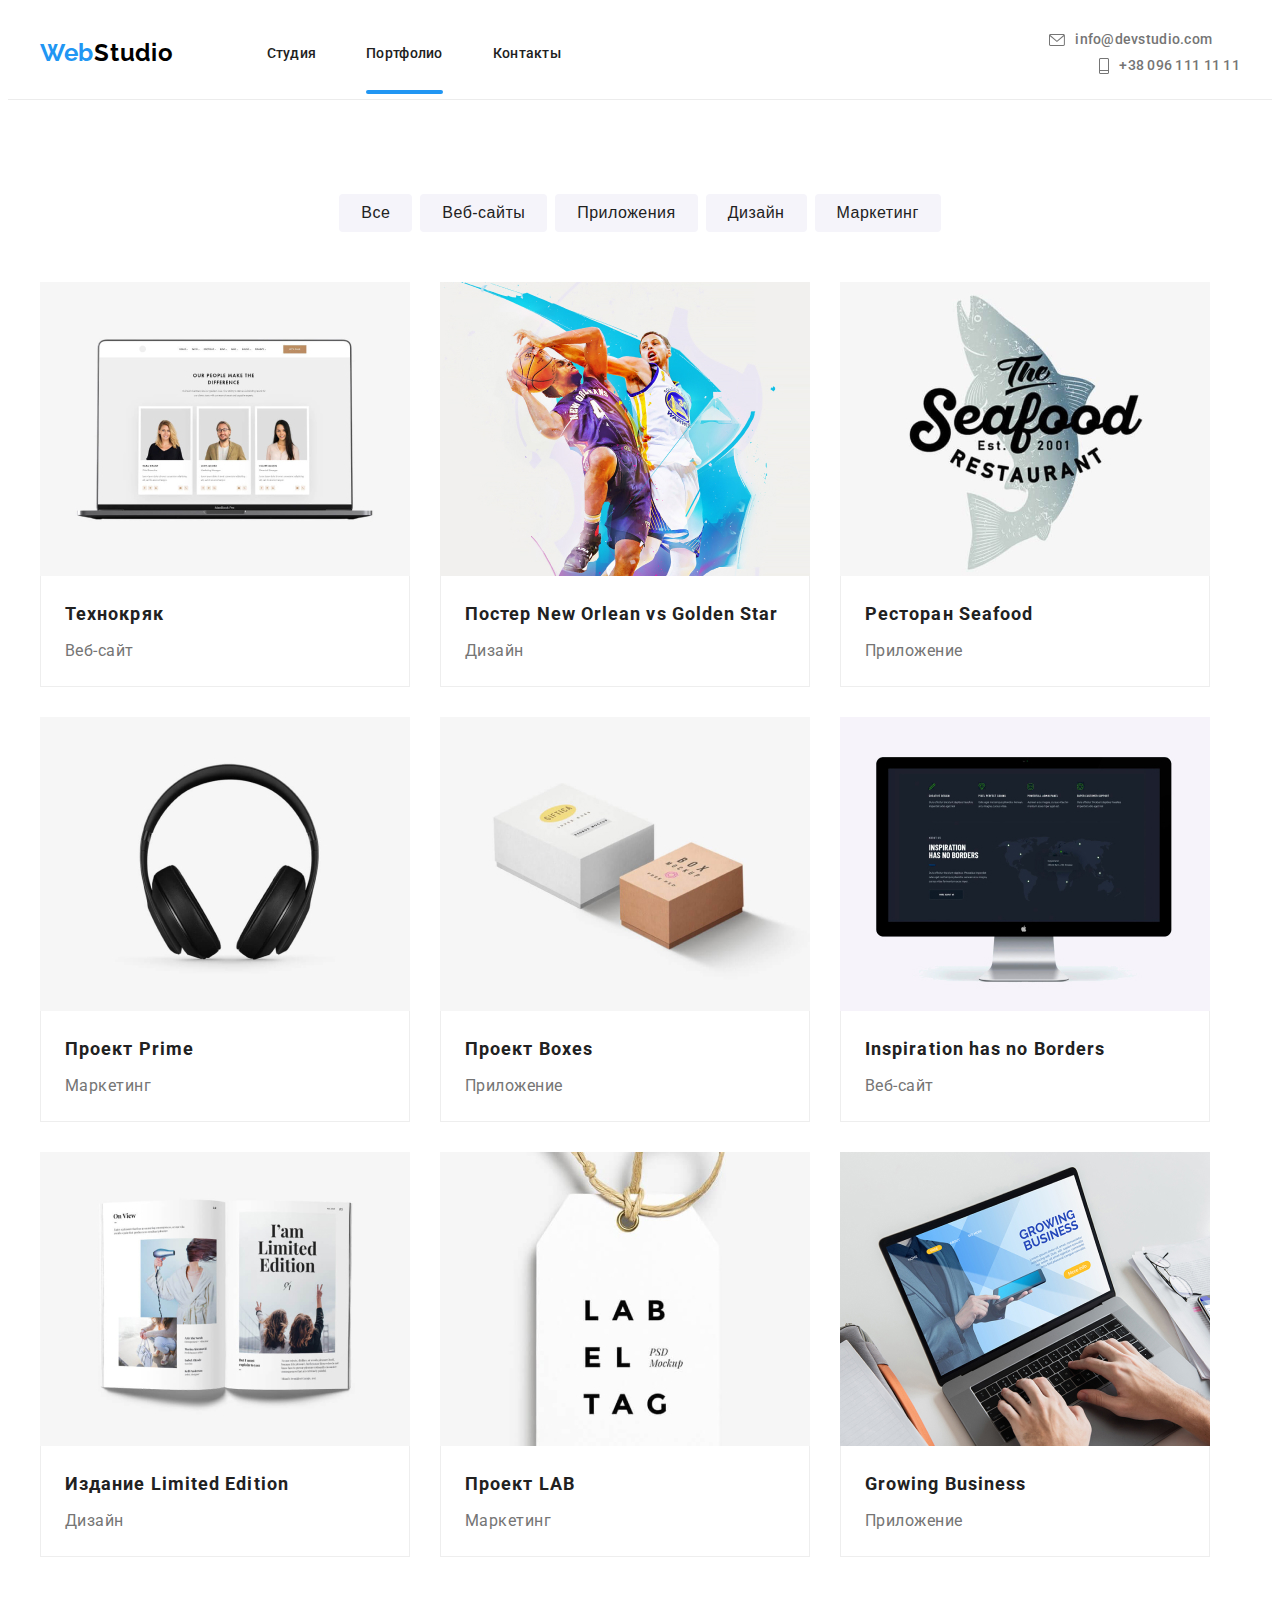
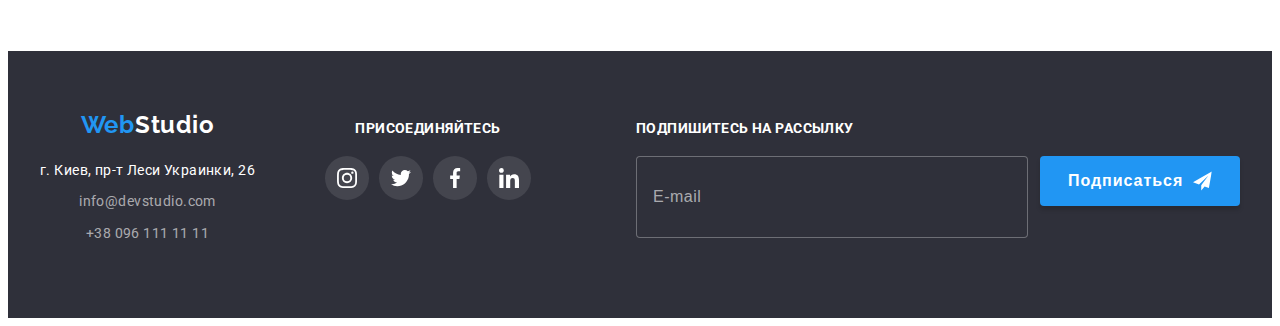
==== commit eb2549c1: "day5" ====
--- a/portfolio.html
+++ b/portfolio.html
@@ -86,7 +86,7 @@
             
             <a href="" class="projects-item-link modal-link link">
                 <div class="modal-container">
-                    <img src="./images/komputer.jpg" alt="ноутбук" width="370">
+                    <img srcset="" src="./images/komputer.jpg" alt="ноутбук" width="370" class="projects__img" >
                     <p class="modal-text">Ресурс предлагает комплексные предложения с разным уровнем функционала и сервисов. Все это
                         позволит посетителю получить
                         исчерпывающие сведения о компании или частном лице.</p>
@@ -100,7 +100,7 @@
         <li class="projects__item list">
             <a href="#" class="projects-item-link link">
                 <div class="modal-container">
-                <img src="./images/basketball.jpg" alt="баскетбол" width="370">
+                <img src="./images/basketball.jpg" alt="баскетбол" width="370" class="projects__img">
                 <p class="modal-text">Ресурс предлагает комплексные предложения с разным уровнем функционала и сервисов. Все это
                         позволит посетителю получить
                         исчерпывающие сведения о компании или частном лице.</p>
@@ -113,7 +113,7 @@
         <li class="projects__item list">
             <a href="#" class="projects-item-link link">
                 <div class="modal-container">
-                <img src="./images/seafood.jpg" alt="лого Ресторан Seafood" width="370">
+                <img src="./images/seafood.jpg" alt="лого Ресторан Seafood" width="370" class="projects__img">
                 <p class="modal-text">Ресурс предлагает комплексные предложения с разным уровнем функционала и сервисов. Все это
                         позволит посетителю получить
                         исчерпывающие сведения о компании или частном лице.</p>
@@ -126,7 +126,7 @@
         <li class="projects__item list">
             <a href="#" class="projects-item-link link">
                 <div class="modal-container">
-                <img src="./images/earphones.jpg" alt="наушники" width="370">
+                <img src="./images/earphones.jpg" alt="наушники" width="370" class="projects__img">
                 <p class="modal-text">Ресурс предлагает комплексные предложения с разным уровнем функционала и сервисов. Все это
                         позволит посетителю получить
                         исчерпывающие сведения о компании или частном лице.</p>
@@ -140,7 +140,7 @@
         <li class="projects__item list">
             <a href="#" class="projects-item-link link">
                 <div class="modal-container">
-                <img src="./images/boxes.jpg" alt="две коробки" width="370">
+                <img src="./images/boxes.jpg" alt="две коробки" width="370" class="projects__img">
                 <p class="modal-text">Ресурс предлагает комплексные предложения с разным уровнем функционала и сервисов. Все это
                         позволит посетителю получить
                         исчерпывающие сведения о компании или частном лице.</p>
@@ -154,7 +154,7 @@
         <li class="projects__item list">
             <a href="#" class="projects-item-link link">
                 <div class="modal-container">
-                <img src="./images/pk.jpg" alt="монитор" width="370">
+                <img src="./images/pk.jpg" alt="монитор" width="370" class="projects__img">
                 <p class="modal-text">Ресурс предлагает комплексные предложения с разным уровнем функционала и сервисов. Все это
                         позволит посетителю получить
                         исчерпывающие сведения о компании или частном лице.</p>
@@ -167,7 +167,7 @@
         <li class="projects__item list">
             <a href="#" class="projects-item-link link">
                 <div class="modal-container">
-                <img src="./images/book.jpg" alt="журнал" width="370">
+                <img src="./images/book.jpg" alt="журнал" width="370" class="projects__img">
                 <p class="modal-text">Ресурс предлагает комплексные предложения с разным уровнем функционала и сервисов. Все это
                         позволит посетителю получить
                         исчерпывающие сведения о компании или частном лице.</p>
@@ -180,7 +180,7 @@
         <li class="projects__item list">
             <a href="#" class="projects-item-link link">
                 <div class="modal-container">
-                <img src="./images/birka.jpg" alt="бирка" width="370">
+                <img src="./images/birka.jpg" alt="бирка" width="370" class="projects__img">
                 <p class="modal-text">Ресурс предлагает комплексные предложения с разным уровнем функционала и сервисов. Все это
                         позволит посетителю получить
                         исчерпывающие сведения о компании или частном лице.</p>
@@ -193,7 +193,7 @@
         <li class="projects__item list">
             <a href="#" class="projects-item-link link">
                 <div class="modal-container">
-                <img src="./images/laptop.jpg" alt="ноутбук" width="370">
+                <img src="./images/laptop.jpg" alt="ноутбук" width="370" class="projects__img">
                 <p class="modal-text">Ресурс предлагает комплексные предложения с разным уровнем функционала и сервисов. Все это
                         позволит посетителю получить
                         исчерпывающие сведения о компании или частном лице.</p>
--- a/css/main.min.css
+++ b/css/main.min.css
@@ -1,2 +1,2 @@
-:root{--accent-color: #2196F3;--accent-color-black: #212121;--accent-color-gray: #757575;--accent-color-white: #FFFFFF}.visually-hidden{position:absolute;width:1px;height:1px;margin:-1px;border:0;padding:0;white-space:nowrap;clip-path:inset(100%);clip:rect(0 0 0 0);overflow:hidden}.menu__link_status-current::after{content:"";position:absolute;width:100%;height:4px;background:var(--accent-color);border-radius:2px;display:block;left:0;top:45px}.benefits-list__box,.works__box,.social-list__link,.footer-link__link,.clients__link{display:flex;justify-content:center;align-items:center}h1,h2,h3,h4,h5,h6,p{margin-top:0;margin-bottom:0}ul,ol{margin-top:0;margin-bottom:0;padding-left:0}img{display:block}.list{list-style:none}.link{text-decoration:none}body{font-family:'Roboto', sans-serif;font-weight:500}.container{width:100%;padding-left:15px;padding-right:15px}@media screen and (min-width: 480px){.container{width:480px;margin:0 auto}}@media screen and (min-width: 768px){.container{width:768px}}@media screen and (min-width: 1200px){.container{width:1200px}}.section{padding:94px 0}@media screen and (max-width: 767px){.section{padding:60px 0}}.adres-font-style{margin-top:20px;font-style:normal}.adres__item{margin-bottom:8px}.adres__item:last-child{margin-bottom:0}.adres__nav-link{font-weight:400;font-size:14px;line-height:1.71;letter-spacing:0.03em;color:var(--accent-color-white);transition-property:color;transition-duration:250ms;transition-timing-function:cubic-bezier(0.4, 0, 0.2, 1)}.adres__nav-link:hover,.adres__nav-link:focus{color:var(--accent-color)}.adres__mail-link{font-weight:400;font-size:14px;line-height:1.71;letter-spacing:0.03em;color:rgba(255,255,255,0.6);transition-property:color;transition-duration:250ms;transition-timing-function:cubic-bezier(0.4, 0, 0.2, 1)}.adres__mail-link:hover,.adres__mail-link:focus{color:var(--accent-color)}.adres__tel-link{font-weight:400;font-size:14px;line-height:1.71;letter-spacing:0.03em;color:rgba(255,255,255,0.6);transition-property:color;transition-duration:250ms;transition-timing-function:cubic-bezier(0.4, 0, 0.2, 1)}.adres__tel-link:hover,.adres__tel-link:focus{color:var(--accent-color)}@media screen and (min-width: 768px){.adres{display:block}}@media screen and (min-width: 1199px){.adres__item{margin-bottom:8px}.adres__nav-link{margin-bottom:9px}}.backdrop{position:fixed;top:0;left:0;width:100%;height:100%;background:rgba(0,0,0,0.2);transition:opacity 250ms cubic-bezier(0.4, 0, 0.2, 1),visibility 250ms cubic-bezier(0.4, 0, 0.2, 1)}.backdrop.is-hidden{opacity:0;visibility:hidden;pointer-events:none}@media screen and (max-width: 450px){.modal{width:450px;height:609px}}.modal{position:absolute;top:50%;left:50%;transform:translate(-50%, -50%) scale(1);width:528px;background:var(--accent-color-white);box-shadow:0px 1px 3px rgba(0,0,0,0.12),0px 1px 1px rgba(0,0,0,0.14),0px 2px 1px rgba(0,0,0,0.2);border-radius:4px;padding:40px}.modal__close-button{position:absolute;top:8px;right:8px;display:flex;align-items:center;justify-content:center;width:30px;height:30px;padding:0;border-radius:50%;border:1px solid rgba(0,0,0,0.1);background-color:transparent;cursor:pointer;transition:fill 250ms cubic-bezier(0.4, 0, 0.2, 1)}.modal__close-button:hover,.modal__close-button:focus{fill:var(--accent-color)}@media screen and (max-width: 767px){.mobile-menu{position:fixed;top:0;left:0;width:100%;height:100%;background-color:azure;opacity:0;visibility:hidden;pointer-events:none;z-index:1;overflow-y:scroll;transition:opacity 250ms cubic-bezier(0.4, 0, 0.2, 1),visibility 250ms cubic-bezier(0.4, 0, 0.2, 1)}.mobile-menu.is-open{opacity:1;visibility:visible;pointer-events:auto}.mobile-menu__container{position:relative;padding-top:48px;padding-bottom:48px;padding-left:40px}.mobile-menu__close-btn{position:absolute;top:21px;right:15px;border:none;background-color:transparent;padding:0;line-height:0}.mobile-menu__item{display:flex;flex-direction:column;align-items:flex-start;margin-bottom:302px}.mobile-menu__title:not(:last-child){margin-bottom:32px}.mobile-menu__link{font-family:'Roboto';font-style:normal;font-weight:500;font-size:40px;line-height:47px;text-align:center;letter-spacing:0.02em;color:var(--accent-color-black)}.mobile-menu__link:hover,.mobile-menu__link:focus{color:var(--accent-color)}.mobile-menu__contact{display:flex;flex-direction:column;align-items:flex-start}.mobile-menu__contact-item{margin-bottom:32px}.mobile-menu__contact-tel{font-family:'Roboto';font-style:normal;font-weight:500;font-size:34px;line-height:40px;letter-spacing:0.02em;color:#2196F3}.mobile-menu__contact-tel:hover,.mobile-menu__contact-tel:focus{color:var(--accent-color)}.mobile-menu__contact-link{font-family:'Roboto';font-style:normal;font-weight:500;font-size:24px;line-height:28px;letter-spacing:0.02em;color:#757575}.mobile-menu__contact-link:hover,.mobile-menu__contact-link:focus{color:var(--accent-color)}.mobile-menu__social{display:flex;position:relative}.mobile-menu__link-color{font-weight:500;font-size:18px;line-height:22px;letter-spacing:0.02em;color:var(--accent-color)}.mobile-menu__social-item:not(:last-child){margin-right:20px}.mobile-menu__social-link1::after{content:'';position:absolute;top:10px;width:22px;height:2px;border:1px solid rgba(33,33,33,0.2);transform:rotate(90deg)}.mobile-menu__social-link2::after{content:'';position:absolute;top:10px;width:22px;height:2px;border:1px solid rgba(33,33,33,0.2);transform:rotate(90deg)}.mobile-menu__social-link3::after{content:'';position:absolute;top:10px;width:22px;height:2px;border:1px solid rgba(33,33,33,0.2);transform:rotate(90deg)}}@media screen and (min-width: 768px){.mobile-menu{display:none}}.page-header{padding-top:10px;padding-bottom:10px;border-bottom:1px solid #ececec}.logo{font-family:'Raleway', sans-serif;font-weight:700;font-size:24px;line-height:1.16;letter-spacing:0.03em;color:#000}.logo__web{color:var(--accent-color)}.page-header__container{display:flex;align-items:center;justify-content:space-between}@media screen and (max-width: 767px){.menu{display:none}.contact-list{display:none}.mobile-menu-open-btn{border:none;background-color:transparent;padding:0;height:40px}}@media screen and (min-width: 768px){.mobile-menu-open-btn{display:none}.page-header__container{display:flex;align-items:center}.page-header{padding-top:26px;padding-bottom:26px;background:var(--accent-color-white);border-bottom:1px solid #ECECEC}.navigation{display:flex;align-items:center}.menu{display:flex;margin-left:88px}.menu__item .current{color:var(--accent-color)}.menu__item:not(:last-child){margin-right:50px}.menu__link{position:relative;font-size:14px;line-height:1.14;letter-spacing:0.02em;color:var(--accent-color-black);transition-property:color;transition-duration:250ms;transition-timing-function:cubic-bezier(0.4, 0, 0.2, 1)}.menu__link:hover,.menu__link:focus{color:var(--accent-color)}.contact-list__page-header{display:block}.contact-list__item:not(:last-child){margin-bottom:10px}.contact-list__link{display:flex;align-items:center;font-size:14px;line-height:1.14;letter-spacing:0.02em;margin-left:auto;color:var(--accent-color-gray);transition-property:color;transition-duration:250ms;transition-timing-function:cubic-bezier(0.4, 0, 0.2, 1)}.contact-list__link:hover,.contact-list__link:focus{color:var(--accent-color);fill:#2196f3}.contact-list__icon{margin-right:10px;fill:#757575;transition-property:fill;transition-duration:250ms;transition-timing-function:cubic-bezier(0.4, 0, 0.2, 1)}.phone-number:hover .contact-list__icon,.phone-number:focus .contact-list__icon{color:var(--accent-color);fill:#2196f3}.contact-list__link:hover .contact-list__icon,.contact-list__link:focus .contact-list__icon{color:var(--accent-color);fill:#2196f3}}@media screen and (max-width: 1199px){.contact-list__page-header{flex-direction:column;align-items:baseline}}@media screen and (min-width: 1200px){.page-header{padding-top:24px;padding-bottom:25px;background:var(--accent-color-white);border-bottom:1px solid #ECECEC}.menu{margin-left:93px}.menu__item .current{color:var(--accent-color)}.menu__item:not(:last-child){margin-right:50px}.contact-list .contact-list__item+.contact-list__item{margin-left:50px}.contact-list__link{display:flex;align-items:center;font-size:14px;line-height:1.14;letter-spacing:0.02em;margin-left:auto;color:var(--accent-color-gray);transition-property:color;transition-duration:250ms;transition-timing-function:cubic-bezier(0.4, 0, 0.2, 1)}.contact-list__link:hover,.contact-list__link:focus{color:var(--accent-color);fill:#2196f3}.contact-list__icon{margin-right:10px;fill:#757575;transition-property:fill;transition-duration:250ms;transition-timing-function:cubic-bezier(0.4, 0, 0.2, 1)}.phone-number:hover .contact-list__icon,.phone-number:focus .contact-list__icon{color:var(--accent-color);fill:#2196f3}.contact-list__link:hover .contact-list__icon,.contact-list__link:focus .contact-list__icon{color:var(--accent-color);fill:#2196f3}}@media screen and (max-width: 1199px){.hero{text-transform:uppercase;background-color:#c4c4c4;text-align:center;padding-top:118px;padding-bottom:198px;margin-left:auto;margin-right:auto;background-image:linear-gradient(to right, rgba(47,48,58,0.4), rgba(47,48,58,0.4)),url(../images/background.jpg);background-size:cover;background-position:center;background-repeat:no-repeat;max-width:1600px}.hero__title{font-weight:900;font-size:26px;line-height:1.61;letter-spacing:0.06em;text-transform:uppercase;color:var(--accent-color-white);margin-left:auto;margin-right:auto;margin-bottom:30px;width:360px}}@media screen and (min-width: 1200px){.hero{text-transform:uppercase;background-color:#c4c4c4;text-align:center;padding-top:200px;padding-bottom:200px;margin-left:auto;margin-right:auto;background-image:linear-gradient(to right, rgba(47,48,58,0.4), rgba(47,48,58,0.4)),url(../images/background.jpg);background-size:cover;background-position:center;background-repeat:no-repeat;max-width:1600px}.hero__title{font-weight:900;font-size:44px;line-height:1.36;letter-spacing:0.06em;color:var(--accent-color-white);margin-left:auto;margin-right:auto;width:696px;margin-bottom:30px}}.hero__btn{min-width:136px;padding-left:32px;padding-top:10px;padding-right:32px;padding-bottom:10px;border-radius:4px;border:transparent;font-weight:700;font-size:16px;line-height:1.875;letter-spacing:0.06em;cursor:pointer;color:var(--accent-color-white);background-color:var(--accent-color);box-shadow:0px 4px 4px rgba(0,0,0,0.15);transition-property:background-color;transition-duration:250ms;transition-timing-function:cubic-bezier(0.4, 0, 0.2, 1);transition-property:color;transition-duration:250ms;transition-timing-function:cubic-bezier(0.4, 0, 0.2, 1)}.hero__btn:hover,.hero__btn:focus{background-color:var(--accent-color);color:var(--accent-color-white)}.benefits-list{display:block;justify-content:center}.benefits-list__title{font-weight:700;font-size:14px;line-height:1.14;letter-spacing:0.03em;text-transform:uppercase;color:var(--accent-color-black);margin-bottom:10px}.benefits-list__text{font-weight:400;font-size:14px;line-height:1.71;letter-spacing:0.03em;color:var(--accent-color-gray)}.benefits-list__box{height:120px;border:0;margin-bottom:30px;background:#F5F4FA;border-radius:4px}.benefits-list__icon{width:70px;height:70px}@media screen and (max-width: 767px){.benefits-list__title{text-align:center}.benefits-list__item{width:450px;margin-bottom:30px}.benefits-list__item:nth-child(4n){margin-bottom:0}}@media screen and (min-width: 768px){.benefits-list__title{text-align:left}.benefits-list{display:flex;flex-wrap:wrap}.benefits-list__item{width:354px}.benefits-list__item:nth-child(odd){margin-right:30px}.benefits-list__item:nth-last-child(-n+2){margin-bottom:0}}@media screen and (min-width: 768px) and (min-width: 1200px){.benefits-list{display:flex}.benefits-list__item{width:270px}.benefits-list__item{width:270px;margin-right:30px;flex-wrap:wrap}.benefits-list__item:nth-child(4n){margin-right:0}.benefits-list__item:nth-last-child(-n+4){margin-bottom:0}}@media (max-width: 1199px){.section__no-padding-top{display:none}}.section__no-padding-top{padding-top:0}.section__title{margin-bottom:50px;font-weight:700;font-size:36px;line-height:1.66;text-align:center;letter-spacing:0.03em;color:var(--accent-color-black)}.works{display:flex}.works__item{margin-right:30px;position:relative}.works__item:nth-child(3n){margin-right:0}.works__box{position:absolute;width:370px;height:70px;font-family:'Roboto';font-style:normal;font-weight:700;font-size:14px;line-height:1.14;text-align:center;letter-spacing:0.03em;text-transform:uppercase;bottom:0px;left:0px;background:rgba(47,48,58,0.8);color:var(--accent-color-white)}.section__other-background{background:#F5F4FA}.section__title-team{font-weight:700;font-size:28px;line-height:1.17;text-align:center;letter-spacing:0.03em;color:var(--accent-color-black)}.team__img{width:100%}.team__card{padding-top:30px;padding-bottom:24px}.team__item{background:var(--accent-color-white);margin-bottom:30px;box-shadow:0px 1px 3px rgba(0,0,0,0.12),0px 1px 1px rgba(0,0,0,0.14),0px 2px 1px rgba(0,0,0,0.2);border-radius:0px 0px 4px 4px}.team__item:last-child{margin-bottom:0}.team__title{font-size:16px;line-height:1.18;letter-spacing:0.03em;color:var(--accent-color-black)}.team__text{font-weight:400;font-size:16px;line-height:1.18;letter-spacing:0.03em;color:var(--accent-color-gray);margin-top:10px;margin-bottom:16px}.social-list{display:flex;justify-content:center}.social-list__item:not(:last-child){margin-right:10px}.social-list__link{width:44px;height:44px;border-radius:50%;background-color:var(--accent-color-white);transition-property:background-color, fill;transition-duration:250ms;transition-timing-function:cubic-bezier(0.4, 0, 0.2, 1)}.social-list__link:hover,.social-list__link:focus{background-color:var(--accent-color);fill:#fff}.social-list__icon{fill:#afb1b8;transition-property:fill;transition-duration:250ms;transition-timing-function:cubic-bezier(0.4, 0, 0.2, 1)}.social-list__link:hover .social-list__icon,.social-list__link:focus .social-list__icon{fill:#fff}@media screen and (max-width: 767px){.team__img{width:100%}.team{display:inline-block;margin-top:30px;text-align:center}}@media screen and (min-width: 768px){.team{display:flex;flex-wrap:wrap;margin-top:30px}.team__card{text-align:center}.team__item{width:354px}.team__item:nth-child(odd){margin-right:30px}.team__item:nth-last-child(-n+2){margin-bottom:0}}@media screen and (min-width: 768px) and (min-width: 1200px){.team{display:flex;margin-top:50px;text-align:center;flex-wrap:nowrap}.team__card{padding-bottom:30px}.team__item{margin-right:30px}.team__item:nth-child(4n){margin-right:0}.team__item:nth-last-child(-n+4){margin-bottom:0}}.web-footer{color:var(--accent-color)}.studio{color:var(--accent-color-white)}.footer{background-color:#2F303A;padding:60px 0}.container-flex{display:flex}.container__footer-adres{text-align:center}.label__area{padding:15px 16px;margin-bottom:20px;width:450px;height:50px;border:1px solid rgba(255,255,255,0.3);border-radius:4px;background:#2F303A;font-style:normal;font-weight:400;font-size:16px;line-height:20px;letter-spacing:0.03em;color:var(--accent-color-white)}.label__area::placeholder{color:rgba(255,255,255,0.6)}.label__text{font-style:normal;font-weight:700;font-size:14px;line-height:16px;letter-spacing:0.03em;text-transform:uppercase;color:var(--accent-color-white);margin-bottom:20px}.footer-text{margin-bottom:20px;text-align:center;font-style:normal;font-weight:700;font-size:14px;line-height:16px;letter-spacing:0.03em;text-transform:uppercase;color:var(--accent-color-white)}.label__btn{display:flex;justify-content:center;align-items:center;margin-left:12px;width:200px;height:50px;background:var(--accent-color);box-shadow:0px 4px 4px rgba(0,0,0,0.15);border-radius:4px;cursor:pointer;border-color:transparent;font-style:normal;font-weight:700;font-size:16px;line-height:30px;letter-spacing:0.06em;padding-left:26px;padding-top:10px;padding-right:26px;padding-bottom:10px;color:var(--accent-color-white)}.label__icon{display:inline;margin-left:10px}.footer-link__item:not(:last-child){margin-right:10px}.footer-link__socials{display:flex;flex-direction:column;margin-left:70px}.footer-link__list{display:flex;justify-content:center}.footer-link__link{width:44px;height:44px;border-radius:50%;background:rgba(255,255,255,0.1);fill:#fff;transition-property:background-color;transition-duration:250ms;transition-timing-function:cubic-bezier(0.4, 0, 0.2, 1)}.footer-link__link:hover,.footer-link__link:focus{background-color:var(--accent-color)}@media screen and (max-width: 767px){.footer-link__socials{margin-top:60px;margin-left:auto;margin-right:auto}}@media screen and (min-width: 768px){.wrapper-flex{display:flex;justify-content:space-around;align-items:baseline}.label__area{display:block;margin-right:auto;margin-left:auto;width:450px}}@media screen and (max-width: 1199px){.wrapper-flex{margin-bottom:60px}.label__text{text-align:center}.container-flex{display:flex;flex-direction:column}.label__btn{display:flex;align-items:center;margin:0 auto}}@media screen and (min-width: 1200px){.container-flex{display:flex;align-items:baseline}.footer-container{display:flex;flex-direction:column;margin-left:auto}.label__form{display:flex}.label__area{padding-left:16px;padding-top:15px;padding-right:auto;padding-bottom:15px;width:358px}}.footer-link__item{display:inline-block}.section__title{margin-bottom:30px;font-style:normal;font-weight:700;font-size:28px;line-height:1.17;text-align:center;letter-spacing:0.03em;color:var(--accent-color-black)}.clients{display:flex;flex-wrap:wrap;justify-content:center}.clients__item{width:210px;height:92px}.clients__item:nth-child(odd){margin-right:30px}.clients__item:not(:nth-last-child(-n+2)){margin-bottom:30px}.clients__item .clients__item{width:calc((100% - 30px)/2)}.clients__icon{width:106px;height:60px}.clients__link{width:100%;height:100%;border:1px solid #AFB1B8;border-radius:4px;fill:#afb1b8;transition:fill 250ms cubic-bezier(0.4, 0, 0.2, 1),border 250ms cubic-bezier(0.4, 0, 0.2, 1)}.clients__link:hover,.clients__link:focus{border:1px solid #2196F3;fill:#2196f3}@media screen and (min-width: 768px) and (max-width: 1199px){.clients__item{width:calc((100% - 60px) / 3)}.clients__item:nth-child(odd){margin-right:0}.clients__item:not(:nth-last-child(-n+2)){margin-bottom:0}.clients__item:not(:nth-child(3n)){margin-right:30px}.clients__item:not(:nth-last-child(-n+3)){margin-bottom:30px}}@media screen and (min-width: 1200px){.clients__item{margin-right:30px;width:170px;height:92px}.clients__item:last-child{margin-right:0}}.buttons{font-size:16px;line-height:1.62;text-align:center;letter-spacing:0.03em}.button-list{display:flex;flex-wrap:wrap;margin-bottom:40px;row-gap:15px}.button-list__button-item{display:flex;justify-content:center;margin-right:8px}.button-list__button-item:last-child{margin-right:0}.button-list__button-portfolio{background-color:#F5F4FA;color:var(--accent-color-black);padding-left:22px;padding-top:6px;padding-right:22px;padding-bottom:6px;border-radius:4px;min-width:101px;border:transparent;font-style:normal;font-weight:500;font-size:16px;line-height:1.625;letter-spacing:0.03em;transition-property:background-color, color, box-shadow;transition-duration:250ms;transition-timing-function:cubic-bezier(0.4, 0, 0.2, 1)}.button-list__button-portfolio:hover,.button-list__button-portfolio:focus{color:var(--accent-color-white);background-color:var(--accent-color);cursor:pointer;box-shadow:0px 3px 1px rgba(0,0,0,0.1),0px 1px 2px rgba(0,0,0,0.08),0px 2px 2px rgba(0,0,0,0.12);border-radius:4px}.button-all{min-width:73px;color:var(--accent-color-black);padding-left:22px;padding-top:6px;padding-right:22px;padding-bottom:6px;border-radius:4px}@media screen and (min-width: 1200px){.button-list{display:flex;justify-content:center;margin-bottom:50px}}.project-name{font-weight:700;font-size:18px;line-height:2;letter-spacing:0.06em;color:var(--accent-color-black)}.projects__item{background:var(--accent-color-white)}.projects__item:not(:last-child){margin-bottom:30px}.projects-item-link{display:block;transition-property:box-shadow;transition-duration:250ms;transition-timing-function:cubic-bezier(0.4, 0, 0.2, 1)}.projects-item-link:hover,.projects-item-link:focus{box-shadow:0px 1px 1px rgba(0,0,0,0.12),0px 4px 4px rgba(0,0,0,0.06),1px 4px 6px rgba(0,0,0,0.16)}.projects__card{padding-left:24px;padding-top:20px;padding-right:24px;padding-bottom:20px;border-left:1px solid #EEEEEE;border-right:1px solid #EEEEEE;border-bottom:1px solid #EEEEEE}.projects__type{font-weight:400;font-size:16px;line-height:1.87;letter-spacing:0.03em;margin-top:4px;color:var(--accent-color-gray)}@media screen and (min-width: 768px){.projects__item{display:flex;flex-wrap:wrap}}.modal-container{position:relative;overflow:hidden}.modal-text{position:absolute;top:0;left:0;padding-left:24px;padding-top:63px;padding-right:24px;padding-bottom:63px;overflow:auto;transform:translateY(100%);transition-property:transform;transition-duration:250ms;transition-timing-function:cubic-bezier(0.4, 0, 0.2, 1);width:100%;height:100%;font-style:normal;font-weight:400;font-size:18px;line-height:1.55;letter-spacing:0.03em;color:var(--accent-color-white);background:rgba(33,150,243,0.9)}.projects-item-link:hover .modal-text,.projects-item-link:focus .modal-text{transform:translateY(0)}.modal__text-head{margin-bottom:12px;font-style:normal;font-weight:700;font-size:20px;line-height:1.15;text-align:center;letter-spacing:0.03em;color:var(--accent-color-black)}.modal__form{display:flex;flex-direction:column}.modal__label{margin-bottom:20px}.modal__name-span{display:block;margin-bottom:4px;font-style:normal;font-weight:400;font-size:12px;line-height:1.166;letter-spacing:0.01em;color:var(--accent-color-gray)}.modal__input-wrapper{position:relative;display:block}.modal__input{width:100%;height:40px;border-radius:4px;padding-left:42px;border:1px solid rgba(33,33,33,0.2);border-radius:4px;transition:border-color 250ms cubic-bezier(0.4, 0, 0.2, 1)}.modal__input:focus{outline:none;border-color:var(--accent-color)}.modal__icon{position:absolute;top:50%;left:15px;transform:translateY(-50%);display:block;transition:fill 250ms cubic-bezier(0.4, 0, 0.2, 1)}.modal-input:focus+.modal__icon{fill:#2196f3}.modal__message{display:block;width:100%;height:120px;padding:12px 16px;border:1px solid rgba(33,33,33,0.2);border-radius:4px;resize:none;transition:border-color 250ms cubic-bezier(0.4, 0, 0.2, 1)}.modal__message:focus{outline:none;border-color:var(--accent-color)}.modal__message::placeholder{color:rgba(117,117,117,0.5)}.modal__contact-form-checkbox-label{display:flex;align-items:center;justify-content:center;margin-bottom:30px;flex-wrap:nowrap;font-style:normal;font-weight:400;font-size:14px;line-height:1.71;letter-spacing:0.03em;color:var(--accent-color-gray)}.modal__contact-form-checkbox-label::before{content:"";display:block;margin-right:7px;width:16px;height:15px;cursor:pointer;border:2px solid #212121;border-radius:2px;transition:background-color 250ms cubic-bezier(0.4, 0, 0.2, 1),outline 250ms cubic-bezier(0.4, 0, 0.2, 1)}.modal__contact-form-checkbox:checked+.modal__contact-form-checkbox-label::before{background-color:var(--accent-color);background-image:url("../images/icon check.svg");background-size:cover;background-position:center;background-repeat:no-repeat}.modal__contact-form-checkbox:focus+.modal__contact-form-checkbox-label::before{outline:2px solid rgba(0,0,255,0.5)}.policy-text{color:var(--accent-color)}.modal__contact-form-btn{align-self:center;min-width:200px;padding:10px 55px;font-style:normal;font-weight:700;font-size:16px;line-height:1.875;border:transparent;letter-spacing:0.06em;color:var(--accent-color-white);background:#188CE8;box-shadow:0px 4px 4px rgba(0,0,0,0.15);border-radius:4px;cursor:pointer}@media screen and (min-width: 480px){.modal__form{width:450px}}
+:root{--accent-color: #2196F3;--accent-color-black: #212121;--accent-color-gray: #757575;--accent-color-white: #FFFFFF}.visually-hidden{position:absolute;width:1px;height:1px;margin:-1px;border:0;padding:0;white-space:nowrap;clip-path:inset(100%);clip:rect(0 0 0 0);overflow:hidden}.menu__link_status-current::after{content:"";position:absolute;width:100%;height:4px;background:var(--accent-color);border-radius:2px;display:block;left:0;top:45px}.benefits-list__box,.works__box,.social-list__link,.footer-link__link,.clients__link{display:flex;justify-content:center;align-items:center}h1,h2,h3,h4,h5,h6,p{margin-top:0;margin-bottom:0}ul,ol{margin-top:0;margin-bottom:0;padding-left:0}img{display:block}.list{list-style:none}.link{text-decoration:none}body{font-family:'Roboto', sans-serif;font-weight:500}.container{width:100%;padding-left:15px;padding-right:15px}@media screen and (min-width: 480px){.container{width:480px;margin:0 auto}}@media screen and (min-width: 768px){.container{width:768px}}@media screen and (min-width: 1200px){.container{width:1200px}}.section{padding:94px 0}@media screen and (max-width: 1199px){.section{padding:60px 0}}.adres-font-style{margin-top:20px;font-style:normal}.adres__item{margin-bottom:8px}.adres__item:last-child{margin-bottom:0}.adres__nav-link{font-weight:400;font-size:14px;line-height:1.71;letter-spacing:0.03em;color:var(--accent-color-white);transition-property:color;transition-duration:250ms;transition-timing-function:cubic-bezier(0.4, 0, 0.2, 1)}.adres__nav-link:hover,.adres__nav-link:focus{color:var(--accent-color)}.adres__mail-link{font-weight:400;font-size:14px;line-height:1.71;letter-spacing:0.03em;color:rgba(255,255,255,0.6);transition-property:color;transition-duration:250ms;transition-timing-function:cubic-bezier(0.4, 0, 0.2, 1)}.adres__mail-link:hover,.adres__mail-link:focus{color:var(--accent-color)}.adres__tel-link{font-weight:400;font-size:14px;line-height:1.71;letter-spacing:0.03em;color:rgba(255,255,255,0.6);transition-property:color;transition-duration:250ms;transition-timing-function:cubic-bezier(0.4, 0, 0.2, 1)}.adres__tel-link:hover,.adres__tel-link:focus{color:var(--accent-color)}@media screen and (min-width: 768px){.adres{display:block}}@media screen and (min-width: 1199px){.adres__item{margin-bottom:8px}.adres__nav-link{margin-bottom:9px}}.backdrop{position:fixed;top:0;left:0;width:100%;height:100%;background:rgba(0,0,0,0.2);transition:opacity 250ms cubic-bezier(0.4, 0, 0.2, 1),visibility 250ms cubic-bezier(0.4, 0, 0.2, 1)}.backdrop.is-hidden{opacity:0;visibility:hidden;pointer-events:none}@media screen and (max-width: 450px){.modal{width:450px;height:609px}}.modal{position:absolute;top:50%;left:50%;transform:translate(-50%, -50%) scale(1);width:528px;background:var(--accent-color-white);box-shadow:0px 1px 3px rgba(0,0,0,0.12),0px 1px 1px rgba(0,0,0,0.14),0px 2px 1px rgba(0,0,0,0.2);border-radius:4px;padding:40px}.modal__close-button{position:absolute;top:8px;right:8px;display:flex;align-items:center;justify-content:center;width:30px;height:30px;padding:0;border-radius:50%;border:1px solid rgba(0,0,0,0.1);background-color:transparent;cursor:pointer;transition:fill 250ms cubic-bezier(0.4, 0, 0.2, 1)}.modal__close-button:hover,.modal__close-button:focus{fill:var(--accent-color)}@media screen and (max-width: 767px){.mobile-menu{position:fixed;top:0;left:0;width:100%;height:100%;background-color:azure;opacity:0;visibility:hidden;pointer-events:none;z-index:1;overflow-y:scroll;transition:opacity 250ms cubic-bezier(0.4, 0, 0.2, 1),visibility 250ms cubic-bezier(0.4, 0, 0.2, 1)}.mobile-menu.is-open{opacity:1;visibility:visible;pointer-events:auto}.mobile-menu__container{position:relative;padding-top:48px;padding-bottom:48px;padding-left:40px}.mobile-menu__close-btn{position:absolute;top:21px;right:15px;border:none;background-color:transparent;padding:0;line-height:0}.mobile-menu__item{display:flex;flex-direction:column;align-items:flex-start;margin-bottom:302px}.mobile-menu__title:not(:last-child){margin-bottom:32px}.mobile-menu__link{font-family:'Roboto';font-style:normal;font-weight:500;font-size:40px;line-height:47px;text-align:center;letter-spacing:0.02em;color:var(--accent-color-black)}.mobile-menu__link:hover,.mobile-menu__link:focus{color:var(--accent-color)}.mobile-menu__contact{display:flex;flex-direction:column;align-items:flex-start}.mobile-menu__contact-item{margin-bottom:32px}.mobile-menu__contact-tel{font-family:'Roboto';font-style:normal;font-weight:500;font-size:34px;line-height:40px;letter-spacing:0.02em;color:#2196F3}.mobile-menu__contact-tel:hover,.mobile-menu__contact-tel:focus{color:var(--accent-color)}.mobile-menu__contact-link{font-family:'Roboto';font-style:normal;font-weight:500;font-size:24px;line-height:28px;letter-spacing:0.02em;color:#757575}.mobile-menu__contact-link:hover,.mobile-menu__contact-link:focus{color:var(--accent-color)}.mobile-menu__social{display:flex;position:relative}.mobile-menu__link-color{font-weight:500;font-size:18px;line-height:22px;letter-spacing:0.02em;color:var(--accent-color)}.mobile-menu__social-item:not(:last-child){margin-right:20px}.mobile-menu__social-link1::after{content:'';position:absolute;top:10px;width:22px;height:2px;border:1px solid rgba(33,33,33,0.2);transform:rotate(90deg)}.mobile-menu__social-link2::after{content:'';position:absolute;top:10px;width:22px;height:2px;border:1px solid rgba(33,33,33,0.2);transform:rotate(90deg)}.mobile-menu__social-link3::after{content:'';position:absolute;top:10px;width:22px;height:2px;border:1px solid rgba(33,33,33,0.2);transform:rotate(90deg)}}@media screen and (min-width: 768px){.mobile-menu{display:none}}.page-header{padding-top:10px;padding-bottom:10px;border-bottom:1px solid #ececec}.logo{font-family:'Raleway', sans-serif;font-weight:700;font-size:24px;line-height:1.16;letter-spacing:0.03em;color:#000}.logo__web{color:var(--accent-color)}.page-header__container{display:flex;align-items:center;justify-content:space-between}@media screen and (max-width: 767px){.menu{display:none}.contact-list{display:none}.mobile-menu-open-btn{border:none;background-color:transparent;padding:0;height:40px}}@media screen and (min-width: 768px){.mobile-menu-open-btn{display:none}.page-header__container{display:flex;align-items:center}.page-header{padding-top:26px;padding-bottom:26px;background:var(--accent-color-white);border-bottom:1px solid #ECECEC}.navigation{display:flex;align-items:center}.menu{display:flex;margin-left:88px}.menu__item .current{color:var(--accent-color)}.menu__item:not(:last-child){margin-right:50px}.menu__link{position:relative;font-size:14px;line-height:1.14;letter-spacing:0.02em;color:var(--accent-color-black);transition-property:color;transition-duration:250ms;transition-timing-function:cubic-bezier(0.4, 0, 0.2, 1)}.menu__link:hover,.menu__link:focus{color:var(--accent-color)}.contact-list__page-header{display:block}.contact-list__item:not(:last-child){margin-bottom:10px}.contact-list__link{display:flex;align-items:center;font-size:14px;line-height:1.14;letter-spacing:0.02em;margin-left:auto;color:var(--accent-color-gray);transition-property:color;transition-duration:250ms;transition-timing-function:cubic-bezier(0.4, 0, 0.2, 1)}.contact-list__link:hover,.contact-list__link:focus{color:var(--accent-color);fill:#2196f3}.contact-list__icon{margin-right:10px;fill:#757575;transition-property:fill;transition-duration:250ms;transition-timing-function:cubic-bezier(0.4, 0, 0.2, 1)}.phone-number:hover .contact-list__icon,.phone-number:focus .contact-list__icon{color:var(--accent-color);fill:#2196f3}.contact-list__link:hover .contact-list__icon,.contact-list__link:focus .contact-list__icon{color:var(--accent-color);fill:#2196f3}}@media screen and (max-width: 1199px){.contact-list__page-header{flex-direction:column;align-items:baseline}}@media screen and (min-width: 1200px){.page-header{padding-top:24px;padding-bottom:25px;background:var(--accent-color-white);border-bottom:1px solid #ECECEC}.menu{margin-left:93px}.menu__item .current{color:var(--accent-color)}.menu__item:not(:last-child){margin-right:50px}.contact-list .contact-list__item+.contact-list__item{margin-left:50px}.contact-list__link{display:flex;align-items:center;font-size:14px;line-height:1.14;letter-spacing:0.02em;margin-left:auto;color:var(--accent-color-gray);transition-property:color;transition-duration:250ms;transition-timing-function:cubic-bezier(0.4, 0, 0.2, 1)}.contact-list__link:hover,.contact-list__link:focus{color:var(--accent-color);fill:#2196f3}.contact-list__icon{margin-right:10px;fill:#757575;transition-property:fill;transition-duration:250ms;transition-timing-function:cubic-bezier(0.4, 0, 0.2, 1)}.phone-number:hover .contact-list__icon,.phone-number:focus .contact-list__icon{color:var(--accent-color);fill:#2196f3}.contact-list__link:hover .contact-list__icon,.contact-list__link:focus .contact-list__icon{color:var(--accent-color);fill:#2196f3}}.hero{text-transform:uppercase;background-color:#c4c4c4;text-align:center;padding-top:118px;padding-bottom:188px;margin-left:auto;margin-right:auto;background-image:linear-gradient(to right, rgba(47,48,58,0.4), rgba(47,48,58,0.4)),url(../../images/images-change/hero/img-hero-mobile.jpg);background-size:cover;background-position:center;background-repeat:no-repeat;max-width:1600px;height:400px}@media (min-device-pixel-ratio: 2), (min-resolution: 192dpi), (min-resolution: 2dppx){.hero{background-image:linear-gradient(rgba(47,48,58,0.4), rgba(47,48,58,0.4)),url(../../images/images-change/hero/img-hero-mobile@2x.jpg)}}.hero__title{font-weight:900;font-size:26px;line-height:1.61;letter-spacing:0.06em;text-transform:uppercase;color:var(--accent-color-white);margin-left:auto;margin-right:auto;margin-bottom:30px;width:100%}@media screen and (min-width: 768px){.hero{background-image:linear-gradient(rgba(47,48,58,0.4), rgba(47,48,58,0.4)),url(../../images/images-change/hero/img-hero-tablet.jpg)}}@media screen and (min-width: 768px) and (min-device-pixel-ratio: 2), screen and (min-width: 768px) and (min-resolution: 192dpi), screen and (min-width: 768px) and (min-resolution: 2dppx){.hero{background-image:linear-gradient(rgba(47,48,58,0.4), rgba(47,48,58,0.4)),url(../../images/images-change/hero/img-hero-tablet@2x.jpg)}}@media screen and (min-width: 768px){.hero__title{width:360px}}@media screen and (min-width: 1200px){.hero{padding-top:200px;padding-bottom:200px;height:600px;background-image:linear-gradient(rgba(47,48,58,0.4), rgba(47,48,58,0.4)),url(../../images/images-change/hero/img-hero-desktop.jpg)}}@media screen and (min-width: 1200px) and (min-device-pixel-ratio: 2), screen and (min-width: 1200px) and (min-resolution: 192dpi), screen and (min-width: 1200px) and (min-resolution: 2dppx){.hero{background-image:linear-gradient(rgba(47,48,58,0.4), rgba(47,48,58,0.4)),url(../../images/images-change/hero/img-hero-desktop@2x.jpg)}}@media screen and (min-width: 1200px){.hero__title{width:696px;font-size:44px;line-height:1.36}}.hero__btn{min-width:136px;padding-left:32px;padding-top:10px;padding-right:32px;padding-bottom:10px;border-radius:4px;border:transparent;font-weight:700;font-size:16px;line-height:1.875;letter-spacing:0.06em;cursor:pointer;color:var(--accent-color-white);background-color:var(--accent-color);box-shadow:0px 4px 4px rgba(0,0,0,0.15);transition-property:background-color;transition-duration:250ms;transition-timing-function:cubic-bezier(0.4, 0, 0.2, 1);transition-property:color;transition-duration:250ms;transition-timing-function:cubic-bezier(0.4, 0, 0.2, 1)}.hero__btn:hover,.hero__btn:focus{background-color:var(--accent-color);color:var(--accent-color-white)}.benefits-list{display:block;justify-content:center}.benefits-list__title{font-weight:700;font-size:14px;line-height:1.14;letter-spacing:0.03em;text-transform:uppercase;color:var(--accent-color-black);margin-bottom:10px}.benefits-list__text{font-weight:400;font-size:14px;line-height:1.71;letter-spacing:0.03em;color:var(--accent-color-gray)}.benefits-list__box{height:120px;border:0;margin-bottom:30px;background:#F5F4FA;border-radius:4px}.benefits-list__icon{width:70px;height:70px}@media screen and (max-width: 767px){.benefits-list__title{text-align:center}.benefits-list__item{width:450px;margin-bottom:30px}.benefits-list__item:nth-child(4n){margin-bottom:0}}@media screen and (min-width: 768px){.benefits-list__title{text-align:left}.benefits-list{display:flex;flex-wrap:wrap}.benefits-list__item{width:354px}.benefits-list__item:nth-child(odd){margin-right:30px}.benefits-list__item:nth-last-child(-n+2){margin-bottom:0}}@media screen and (min-width: 768px) and (min-width: 1200px){.benefits-list{display:flex}.benefits-list__item{width:270px}.benefits-list__item{width:270px;margin-right:30px;flex-wrap:wrap}.benefits-list__item:nth-child(4n){margin-right:0}.benefits-list__item:nth-last-child(-n+4){margin-bottom:0}}@media (max-width: 1199px){.section__no-padding-top{display:none}}.section__no-padding-top{padding-top:0}.section__title{margin-bottom:50px;font-weight:700;font-size:36px;line-height:1.66;text-align:center;letter-spacing:0.03em;color:var(--accent-color-black)}.works{display:flex}.works__item{margin-right:30px;position:relative}.works__item:nth-child(3n){margin-right:0}.works__box{position:absolute;width:370px;height:70px;font-family:'Roboto';font-style:normal;font-weight:700;font-size:14px;line-height:1.14;text-align:center;letter-spacing:0.03em;text-transform:uppercase;bottom:0px;left:0px;background:rgba(47,48,58,0.8);color:var(--accent-color-white)}.section__other-background{background:#F5F4FA}.section__title-team{font-weight:700;font-size:28px;line-height:1.17;text-align:center;letter-spacing:0.03em;color:var(--accent-color-black)}.team__img{width:100%}.team__card{padding-top:30px;padding-bottom:24px}.team__item{background:var(--accent-color-white);margin-bottom:30px;box-shadow:0px 1px 3px rgba(0,0,0,0.12),0px 1px 1px rgba(0,0,0,0.14),0px 2px 1px rgba(0,0,0,0.2);border-radius:0px 0px 4px 4px}.team__item:last-child{margin-bottom:0}.team__title{font-size:16px;line-height:1.18;letter-spacing:0.03em;color:var(--accent-color-black)}.team__text{font-weight:400;font-size:16px;line-height:1.18;letter-spacing:0.03em;color:var(--accent-color-gray);margin-top:10px;margin-bottom:16px}.social-list{display:flex;justify-content:center}.social-list__item:not(:last-child){margin-right:10px}.social-list__link{width:44px;height:44px;border-radius:50%;background-color:var(--accent-color-white);transition-property:background-color, fill;transition-duration:250ms;transition-timing-function:cubic-bezier(0.4, 0, 0.2, 1)}.social-list__link:hover,.social-list__link:focus{background-color:var(--accent-color);fill:#fff}.social-list__icon{fill:#afb1b8;transition-property:fill;transition-duration:250ms;transition-timing-function:cubic-bezier(0.4, 0, 0.2, 1)}.social-list__link:hover .social-list__icon,.social-list__link:focus .social-list__icon{fill:#fff}@media screen and (max-width: 767px){.team__img{width:100%}.team{display:inline-block;margin-top:30px;text-align:center}}@media screen and (min-width: 768px){.team{display:flex;flex-wrap:wrap;margin-top:30px}.team__card{text-align:center}.team__item{width:354px}.team__item:nth-child(odd){margin-right:30px}.team__item:nth-last-child(-n+2){margin-bottom:0}}@media screen and (min-width: 768px) and (min-width: 1200px){.team{display:flex;margin-top:50px;text-align:center;flex-wrap:nowrap}.team__card{padding-bottom:30px}.team__item{margin-right:30px}.team__item:nth-child(4n){margin-right:0}.team__item:nth-last-child(-n+4){margin-bottom:0}}.web-footer{color:var(--accent-color)}.studio{color:var(--accent-color-white)}.footer{background-color:#2F303A;padding:60px 0}.container-flex{display:flex}.container__footer-adres{text-align:center}.label__area{padding:15px 16px;margin-bottom:20px;width:450px;height:50px;border:1px solid rgba(255,255,255,0.3);border-radius:4px;background:#2F303A;font-style:normal;font-weight:400;font-size:16px;line-height:20px;letter-spacing:0.03em;color:var(--accent-color-white)}.label__area::placeholder{color:rgba(255,255,255,0.6)}.label__text{font-style:normal;font-weight:700;font-size:14px;line-height:16px;letter-spacing:0.03em;text-transform:uppercase;color:var(--accent-color-white);margin-bottom:20px}.footer-text{margin-bottom:20px;text-align:center;font-style:normal;font-weight:700;font-size:14px;line-height:16px;letter-spacing:0.03em;text-transform:uppercase;color:var(--accent-color-white)}.label__btn{display:flex;justify-content:center;align-items:center;margin-left:12px;width:200px;height:50px;background:var(--accent-color);box-shadow:0px 4px 4px rgba(0,0,0,0.15);border-radius:4px;cursor:pointer;border-color:transparent;font-style:normal;font-weight:700;font-size:16px;line-height:30px;letter-spacing:0.06em;padding-left:26px;padding-top:10px;padding-right:26px;padding-bottom:10px;color:var(--accent-color-white)}.label__icon{display:inline;margin-left:10px}.footer-link__item:not(:last-child){margin-right:10px}.footer-link__socials{display:flex;flex-direction:column;margin-left:70px}.footer-link__list{display:flex;justify-content:center}.footer-link__link{width:44px;height:44px;border-radius:50%;background:rgba(255,255,255,0.1);fill:#fff;transition-property:background-color;transition-duration:250ms;transition-timing-function:cubic-bezier(0.4, 0, 0.2, 1)}.footer-link__link:hover,.footer-link__link:focus{background-color:var(--accent-color)}@media screen and (max-width: 767px){.footer-link__socials{margin-top:60px;margin-left:auto;margin-right:auto}}@media screen and (min-width: 768px){.wrapper-flex{display:flex;justify-content:space-around;align-items:baseline}.label__area{display:block;margin-right:auto;margin-left:auto;width:450px}}@media screen and (max-width: 1199px){.wrapper-flex{margin-bottom:60px}.label__text{text-align:center}.container-flex{display:flex;flex-direction:column}.label__btn{display:flex;align-items:center;margin:0 auto}}@media screen and (min-width: 1200px){.container-flex{display:flex;align-items:baseline}.footer-container{display:flex;flex-direction:column;margin-left:auto}.label__form{display:flex}.label__area{padding-left:16px;padding-top:15px;padding-right:auto;padding-bottom:15px;width:358px}}.footer-link__item{display:inline-block}.section__title{margin-bottom:30px;font-style:normal;font-weight:700;font-size:28px;line-height:1.17;text-align:center;letter-spacing:0.03em;color:var(--accent-color-black)}.clients{display:flex;flex-wrap:wrap;justify-content:center}.clients__item{width:210px;height:92px}.clients__item:nth-child(odd){margin-right:30px}.clients__item:not(:nth-last-child(-n+2)){margin-bottom:30px}.clients__item .clients__item{width:calc((100% - 30px)/2)}.clients__icon{width:106px;height:60px}.clients__link{width:100%;height:100%;border:1px solid #AFB1B8;border-radius:4px;fill:#afb1b8;transition:fill 250ms cubic-bezier(0.4, 0, 0.2, 1),border 250ms cubic-bezier(0.4, 0, 0.2, 1)}.clients__link:hover,.clients__link:focus{border:1px solid #2196F3;fill:#2196f3}@media screen and (min-width: 768px) and (max-width: 1199px){.clients__item{width:calc((100% - 60px) / 3)}.clients__item:nth-child(odd){margin-right:0}.clients__item:not(:nth-last-child(-n+2)){margin-bottom:0}.clients__item:not(:nth-child(3n)){margin-right:30px}.clients__item:not(:nth-last-child(-n+3)){margin-bottom:30px}}@media screen and (min-width: 1200px){.clients__item{margin-right:30px;width:170px;height:92px}.clients__item:last-child{margin-right:0}}.buttons{font-size:16px;line-height:1.62;text-align:center;letter-spacing:0.03em}.button-list{display:flex;flex-wrap:wrap;margin-bottom:40px;row-gap:15px}.button-list__button-item{display:flex;justify-content:center;margin-right:8px}.button-list__button-item:last-child{margin-right:0}.button-list__button-portfolio{background-color:#F5F4FA;color:var(--accent-color-black);padding-left:22px;padding-top:6px;padding-right:22px;padding-bottom:6px;border-radius:4px;min-width:101px;border:transparent;font-style:normal;font-weight:500;font-size:16px;line-height:1.625;letter-spacing:0.03em;transition-property:background-color, color, box-shadow;transition-duration:250ms;transition-timing-function:cubic-bezier(0.4, 0, 0.2, 1)}.button-list__button-portfolio:hover,.button-list__button-portfolio:focus{color:var(--accent-color-white);background-color:var(--accent-color);cursor:pointer;box-shadow:0px 3px 1px rgba(0,0,0,0.1),0px 1px 2px rgba(0,0,0,0.08),0px 2px 2px rgba(0,0,0,0.12);border-radius:4px}.button-all{min-width:73px;color:var(--accent-color-black);padding-left:22px;padding-top:6px;padding-right:22px;padding-bottom:6px;border-radius:4px}@media screen and (min-width: 768px){.button-list{margin-bottom:30px;justify-content:center}}@media screen and (min-width: 1200px){.button-list{display:flex;justify-content:center;margin-bottom:50px}}.project-name{font-weight:700;font-size:18px;line-height:2;letter-spacing:0.06em;color:var(--accent-color-black)}.projects__item{background:var(--accent-color-white)}.projects__item:not(:last-child){margin-bottom:30px}.projects-item-link{display:flex;flex-direction:column;height:100%;transition-property:box-shadow;transition-duration:250ms;transition-timing-function:cubic-bezier(0.4, 0, 0.2, 1)}.projects-item-link:hover,.projects-item-link:focus{box-shadow:0px 1px 1px rgba(0,0,0,0.12),0px 4px 4px rgba(0,0,0,0.06),1px 4px 6px rgba(0,0,0,0.16)}.projects__img{width:100%}.projects__card{padding:20px 24px;border-left:1px solid #EEEEEE;border-right:1px solid #EEEEEE;border-bottom:1px solid #EEEEEE;flex-grow:1}.projects__type{font-weight:400;font-size:16px;line-height:1.87;letter-spacing:0.03em;margin-top:4px;color:var(--accent-color-gray)}@media screen and (min-width: 768px) and (max-width: 1199px){.projects__list{display:flex;flex-wrap:wrap}.projects__item:nth-child(odd){margin-right:30px}.projects__item:not(:last-child){margin-bottom:30px}.projects__item{width:calc((100% - 30px)/2)}}@media screen and (min-width: 1200px){.projects__list{display:flex;flex-wrap:wrap}.projects__item{margin-right:30px;margin-bottom:30px;background:var(--accent-color-white)}.projects__item:nth-child(3n){margin-right:0}.projects__item:nth-last-child(-n+3){margin-bottom:0}}.modal-container{position:relative;overflow:hidden}.modal-text{position:absolute;top:0;left:0;padding-left:24px;padding-top:63px;padding-right:24px;padding-bottom:63px;overflow:auto;transform:translateY(100%);transition-property:transform;transition-duration:250ms;transition-timing-function:cubic-bezier(0.4, 0, 0.2, 1);width:100%;height:100%;font-style:normal;font-weight:400;font-size:18px;line-height:1.55;letter-spacing:0.03em;color:var(--accent-color-white);background:rgba(33,150,243,0.9)}.projects-item-link:hover .modal-text,.projects-item-link:focus .modal-text{transform:translateY(0)}.modal__text-head{margin-bottom:12px;font-style:normal;font-weight:700;font-size:20px;line-height:1.15;text-align:center;letter-spacing:0.03em;color:var(--accent-color-black)}.modal__form{display:flex;flex-direction:column}.modal__label{margin-bottom:20px}.modal__name-span{display:block;margin-bottom:4px;font-style:normal;font-weight:400;font-size:12px;line-height:1.166;letter-spacing:0.01em;color:var(--accent-color-gray)}.modal__input-wrapper{position:relative;display:block}.modal__input{width:100%;height:40px;border-radius:4px;padding-left:42px;border:1px solid rgba(33,33,33,0.2);border-radius:4px;transition:border-color 250ms cubic-bezier(0.4, 0, 0.2, 1)}.modal__input:focus{outline:none;border-color:var(--accent-color)}.modal__icon{position:absolute;top:50%;left:15px;transform:translateY(-50%);display:block;transition:fill 250ms cubic-bezier(0.4, 0, 0.2, 1)}.modal-input:focus+.modal__icon{fill:#2196f3}.modal__message{display:block;width:100%;height:120px;padding:12px 16px;border:1px solid rgba(33,33,33,0.2);border-radius:4px;resize:none;transition:border-color 250ms cubic-bezier(0.4, 0, 0.2, 1)}.modal__message:focus{outline:none;border-color:var(--accent-color)}.modal__message::placeholder{color:rgba(117,117,117,0.5)}.modal__contact-form-checkbox-label{display:flex;align-items:center;justify-content:center;margin-bottom:30px;flex-wrap:nowrap;font-style:normal;font-weight:400;font-size:14px;line-height:1.71;letter-spacing:0.03em;color:var(--accent-color-gray)}.modal__contact-form-checkbox-label::before{content:"";display:block;margin-right:7px;width:16px;height:15px;cursor:pointer;border:2px solid #212121;border-radius:2px;transition:background-color 250ms cubic-bezier(0.4, 0, 0.2, 1),outline 250ms cubic-bezier(0.4, 0, 0.2, 1)}.modal__contact-form-checkbox:checked+.modal__contact-form-checkbox-label::before{background-color:var(--accent-color);background-image:url("../images/icon check.svg");background-size:cover;background-position:center;background-repeat:no-repeat}.modal__contact-form-checkbox:focus+.modal__contact-form-checkbox-label::before{outline:2px solid rgba(0,0,255,0.5)}.policy-text{color:var(--accent-color)}.modal__contact-form-btn{align-self:center;min-width:200px;padding:10px 55px;font-style:normal;font-weight:700;font-size:16px;line-height:1.875;border:transparent;letter-spacing:0.06em;color:var(--accent-color-white);background:#188CE8;box-shadow:0px 4px 4px rgba(0,0,0,0.15);border-radius:4px;cursor:pointer}@media screen and (min-width: 480px){.modal__form{width:450px}}
 /*# sourceMappingURL=main.min.css.map */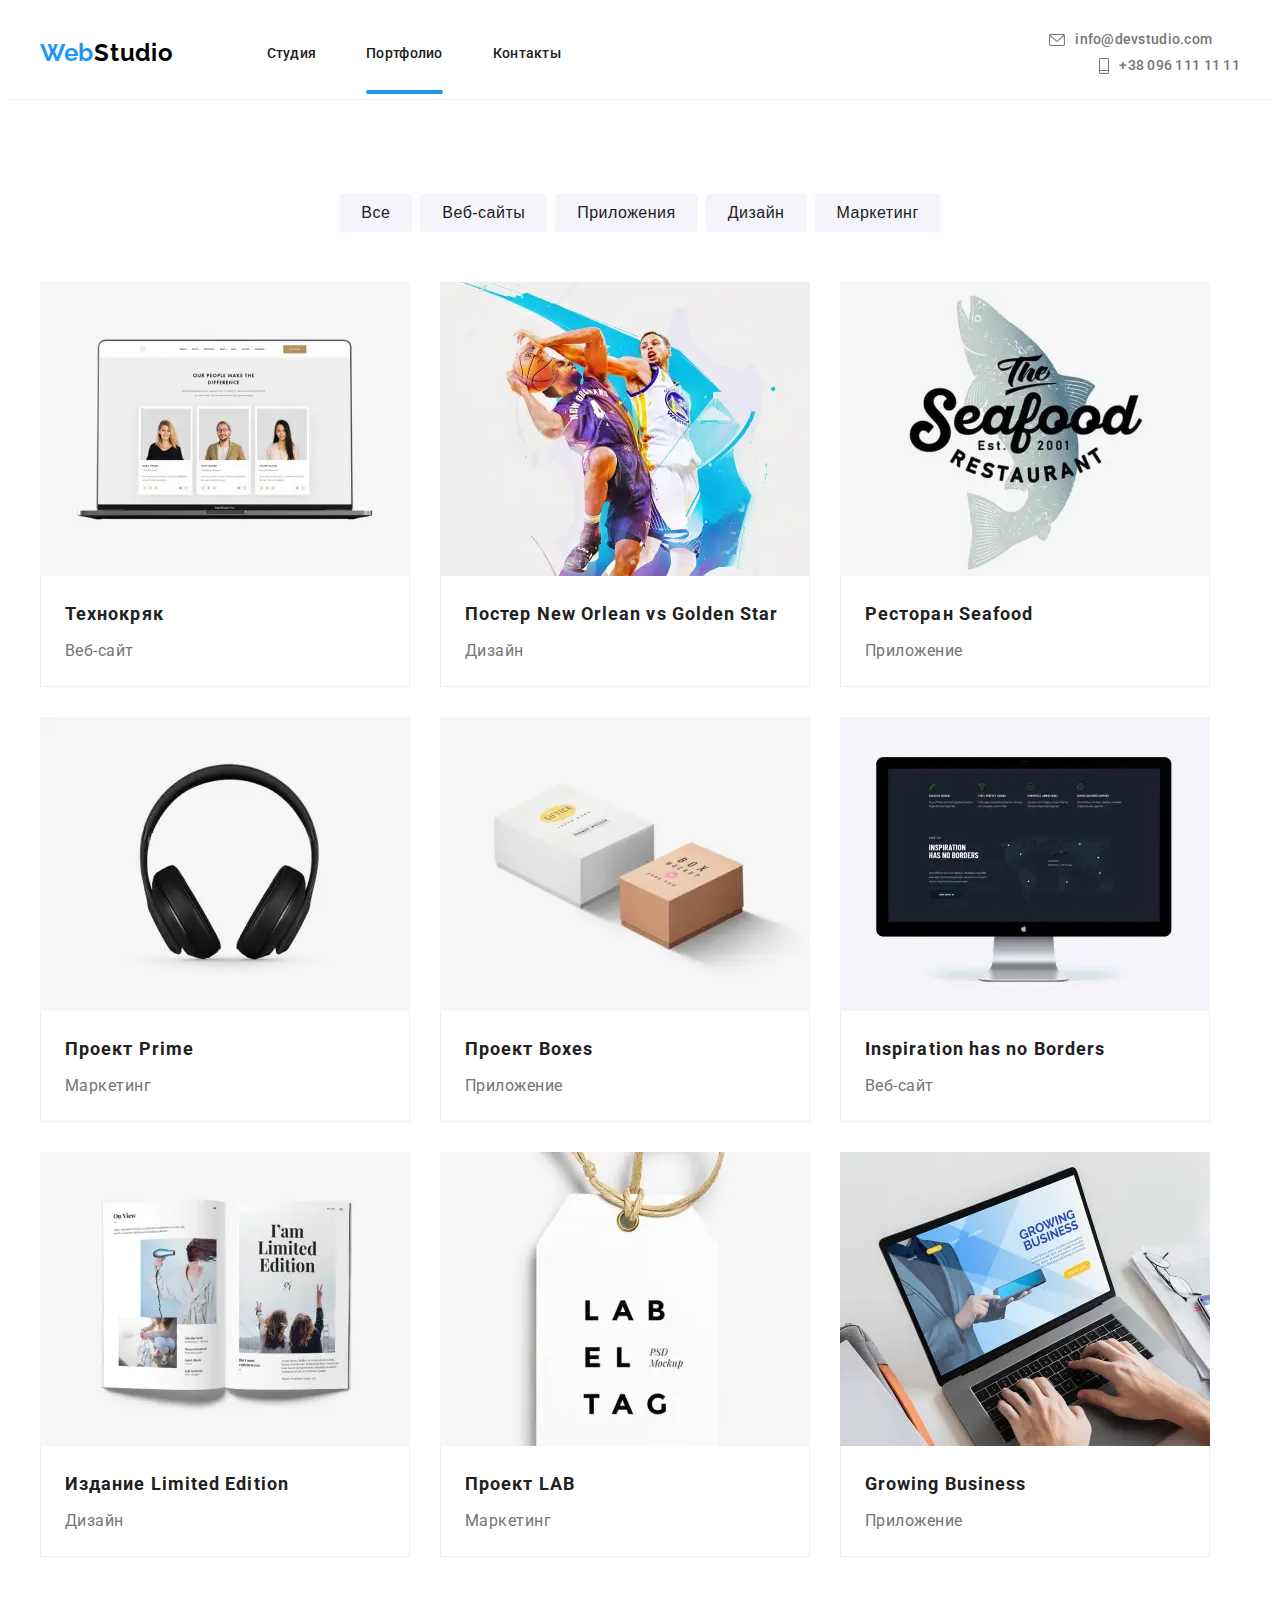
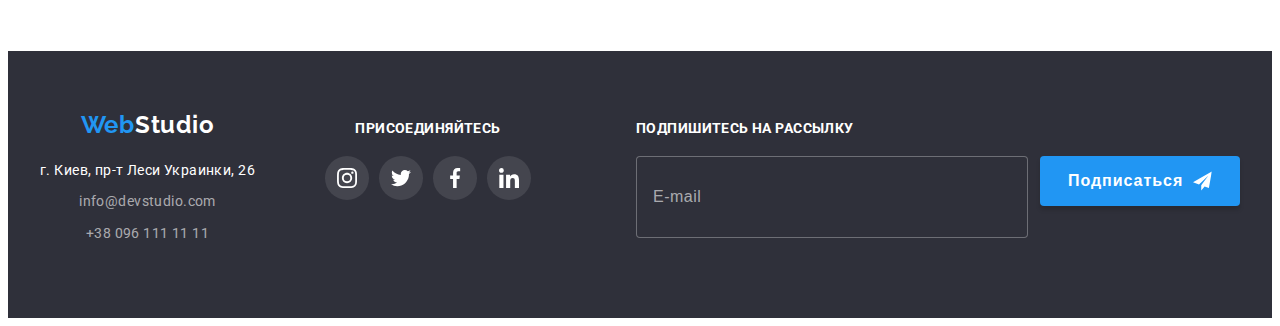
==== commit 9d918b3a: "day5" ====
--- a/portfolio.html
+++ b/portfolio.html
@@ -86,7 +86,35 @@
             
             <a href="" class="projects-item-link modal-link link">
                 <div class="modal-container">
-                    <img srcset="" src="./images/komputer.jpg" alt="ноутбук" width="370" class="projects__img" >
+<picture>
+    <source srcset="
+                        ./images/images-change/content/technokr-desktop.webp 1x,
+                        ./images/images-change/content/technokr-desktop@2x.webp 2x
+                      " media="(min-width: 1200px)" type="image/webp" />
+    <source srcset="
+                        ./images/images-change/content/technokr-desktop.jpg    1x,
+                        ./images/images-change/content/technokr-desktop@2x.jpg 2x
+                      " media="(min-width: 1200px)" />
+
+    <source srcset="
+                        ./images/images-change/content/technokr-tablet.webp    1x,
+                        ./images/images-change/content/technokr-tablet@2x.webp 2x
+                      " media="(min-width: 768px)" type="image/webp" />
+    <source srcset="
+                        ./images/images-change/content/technokr-tablet.jpg    1x,
+                        ./images/images-change/content/technokr-tablet@2x.jpg 2x
+                      " media="(min-width: 768px)" />
+
+    <source srcset="
+                        ./images/images-change/content/technokr-mobile.webp    1x,
+                        ./images/images-change/content/technokr-mobile@2x.webp 2x
+                      " media="(max-width: 767px)" type="image/webp" />
+    <source srcset="
+                        ./images/images-change/content/technokr-mobile.jpg    1x,
+                        ./images/images-change/content/technokr-mobile@2x.jpg 2x
+                      " media="(max-width: 767px)" />
+                      <img src="./images/images-change/content/technokr-mobile.jpg" alt="ноутбук" width="370" class="projects__img" >
+    </picture>
                     <p class="modal-text">Ресурс предлагает комплексные предложения с разным уровнем функционала и сервисов. Все это
                         позволит посетителю получить
                         исчерпывающие сведения о компании или частном лице.</p>
@@ -100,7 +128,35 @@
         <li class="projects__item list">
             <a href="#" class="projects-item-link link">
                 <div class="modal-container">
-                <img src="./images/basketball.jpg" alt="баскетбол" width="370" class="projects__img">
+    <picture>
+        <source srcset="
+                            ./images/images-change/content/poster-desktop.webp 1x,
+                            ./images/images-change/content/poster-desktop@2x.webp 2x
+                          " media="(min-width: 1200px)" type="image/webp" />
+        <source srcset="
+                            ./images/images-change/content/poster-desktop.jpg    1x,
+                            ./images/images-change/content/poster-desktop@2x.jpg 2x
+                          " media="(min-width: 1200px)" />
+    
+        <source srcset="
+                            ./images/images-change/content/poster-tablet.webp    1x,
+                            ./images/images-change/content/poster-tablet@2x.webp 2x
+                          " media="(min-width: 768px)" type="image/webp" />
+        <source srcset="
+                            ./images/images-change/content/poster-tablet.jpg    1x,
+                            ./images/images-change/content/poster-tablet@2x.jpg 2x
+                          " media="(min-width: 768px)" />
+    
+        <source srcset="
+                            ./images/images-change/content/poster-mobile.webp    1x,
+                            ./images/images-change/content/poster-mobile@2x.webp 2x
+                          " media="(max-width: 767px)" type="image/webp" />
+        <source srcset="
+                            ./images/images-change/content/poster-mobile.jpg    1x,
+                            ./images/images-change/content/poster-mobile@2x.jpg 2x
+                          " media="(max-width: 767px)" />
+                <img src="./images/images-change/content/poster-mobile.jpg" alt="баскетбол" width="370" class="projects__img" > 
+    </picture>
                 <p class="modal-text">Ресурс предлагает комплексные предложения с разным уровнем функционала и сервисов. Все это
                         позволит посетителю получить
                         исчерпывающие сведения о компании или частном лице.</p>
@@ -113,7 +169,35 @@
         <li class="projects__item list">
             <a href="#" class="projects-item-link link">
                 <div class="modal-container">
-                <img src="./images/seafood.jpg" alt="лого Ресторан Seafood" width="370" class="projects__img">
+    <picture>
+        <source srcset="
+                                ./images/images-change/content/seafood-desktop.webp 1x,
+                                ./images/images-change/content/seafood-desktop@2x.webp 2x
+                              " media="(min-width: 1200px)" type="image/webp" />
+        <source srcset="
+                                ./images/images-change/content/seafood-desktop.jpg    1x,
+                                ./images/images-change/content/seafood-desktop@2x.jpg 2x
+                              " media="(min-width: 1200px)" />
+    
+        <source srcset="
+                                ./images/images-change/content/seafood-tablet.webp    1x,
+                                ./images/images-change/content/seafood-tablet@2x.webp 2x
+                              " media="(min-width: 768px)" type="image/webp" />
+        <source srcset="
+                                ./images/images-change/content/seafood-tablet.jpg    1x,
+                                ./images/images-change/content/seafood-tablet@2x.jpg 2x
+                              " media="(min-width: 768px)" />
+    
+        <source srcset="
+                                ./images/images-change/content/seafood-mobile.webp    1x,
+                                ./images/images-change/content/seafood-mobile@2x.webp 2x
+                              " media="(max-width: 767px)" type="image/webp" />
+        <source srcset="
+                                ./images/images-change/content/seafood-mobile.jpg    1x,
+                                ./images/images-change/content/seafood-mobile@2x.jpg 2x
+                              " media="(max-width: 767px)" />
+                <img src="./images/images-change/content/seafood-mobile.jpg" alt="лого Ресторан Seafood" width="370" class="projects__img">
+    </picture>
                 <p class="modal-text">Ресурс предлагает комплексные предложения с разным уровнем функционала и сервисов. Все это
                         позволит посетителю получить
                         исчерпывающие сведения о компании или частном лице.</p>
@@ -126,7 +210,35 @@
         <li class="projects__item list">
             <a href="#" class="projects-item-link link">
                 <div class="modal-container">
-                <img src="./images/earphones.jpg" alt="наушники" width="370" class="projects__img">
+    <picture>
+        <source srcset="
+                                ./images/images-change/content/prime-desktop.webp 1x,
+                                ./images/images-change/content/prime-desktop@2x.webp 2x
+                              " media="(min-width: 1200px)" type="image/webp" />
+        <source srcset="
+                                ./images/images-change/content/prime-desktop.jpg    1x,
+                                ./images/images-change/content/prime-desktop@2x.jpg 2x
+                              " media="(min-width: 1200px)" />
+    
+        <source srcset="
+                                ./images/images-change/content/prime-tablet.webp    1x,
+                                ./images/images-change/content/prime-tablet@2x.webp 2x
+                              " media="(min-width: 768px)" type="image/webp" />
+        <source srcset="
+                                ./images/images-change/content/prime-tablet.jpg    1x,
+                                ./images/images-change/content/prime-tablet@2x.jpg 2x
+                              " media="(min-width: 768px)" />
+    
+        <source srcset="
+                                ./images/images-change/content/prime-mobile.webp    1x,
+                                ./images/images-change/content/prime-mobile@2x.webp 2x
+                              " media="(max-width: 767px)" type="image/webp" />
+        <source srcset="
+                                ./images/images-change/content/prime-mobile.jpg    1x,
+                                ./images/images-change/content/prime-mobile@2x.jpg 2x
+                              " media="(max-width: 767px)" />
+                <img src="./images/images-change/content/prime-mobile.jpg" alt="наушники" width="370" class="projects__img">
+    </picture>
                 <p class="modal-text">Ресурс предлагает комплексные предложения с разным уровнем функционала и сервисов. Все это
                         позволит посетителю получить
                         исчерпывающие сведения о компании или частном лице.</p>
@@ -140,7 +252,35 @@
         <li class="projects__item list">
             <a href="#" class="projects-item-link link">
                 <div class="modal-container">
-                <img src="./images/boxes.jpg" alt="две коробки" width="370" class="projects__img">
+    <picture>
+        <source srcset="
+                                ./images/images-change/content/boxes-desktop.webp 1x,
+                                ./images/images-change/content/boxes-desktop@2x.webp 2x
+                              " media="(min-width: 1200px)" type="image/webp" />
+        <source srcset="
+                                ./images/images-change/content/boxes-desktop.jpg    1x,
+                                ./images/images-change/content/boxes-desktop@2x.jpg 2x
+                              " media="(min-width: 1200px)" />
+    
+        <source srcset="
+                                ./images/images-change/content/boxes-tablet.webp    1x,
+                                ./images/images-change/content/boxes-tablet@2x.webp 2x
+                              " media="(min-width: 768px)" type="image/webp" />
+        <source srcset="
+                                ./images/images-change/content/boxes-tablet.jpg    1x,
+                                ./images/images-change/content/boxes-tablet@2x.jpg 2x
+                              " media="(min-width: 768px)" />
+    
+        <source srcset="
+                                ./images/images-change/content/boxes-mobile.webp    1x,
+                                ./images/images-change/content/boxes-mobile@2x.webp 2x
+                              " media="(max-width: 767px)" type="image/webp" />
+        <source srcset="
+                                ./images/images-change/content/boxes-mobile.jpg    1x,
+                                ./images/images-change/content/boxes-mobile@2x.jpg 2x
+                              " media="(max-width: 767px)" />
+                <img src="./images/images-change/content/boxes-mobile.jpg" alt="две коробки" width="370" class="projects__img">
+    </picture>
                 <p class="modal-text">Ресурс предлагает комплексные предложения с разным уровнем функционала и сервисов. Все это
                         позволит посетителю получить
                         исчерпывающие сведения о компании или частном лице.</p>
@@ -154,7 +294,35 @@
         <li class="projects__item list">
             <a href="#" class="projects-item-link link">
                 <div class="modal-container">
-                <img src="./images/pk.jpg" alt="монитор" width="370" class="projects__img">
+    <picture>
+        <source srcset="
+                                ./images/images-change/content/inspiration-desktop.webp 1x,
+                                ./images/images-change/content/inspiration-desktop@2x.webp 2x
+                              " media="(min-width: 1200px)" type="image/webp" />
+        <source srcset="
+                                ./images/images-change/content/inspiration-desktop.jpg    1x,
+                                ./images/images-change/content/inspiration-desktop@2x.jpg 2x
+                              " media="(min-width: 1200px)" />
+    
+        <source srcset="
+                                ./images/images-change/content/inspiration-tablet.webp    1x,
+                                ./images/images-change/content/inspiration-tablet@2x.webp 2x
+                              " media="(min-width: 768px)" type="image/webp" />
+        <source srcset="
+                                ./images/images-change/content/inspiration-tablet.jpg    1x,
+                                ./images/images-change/content/inspiration-tablet@2x.jpg 2x
+                              " media="(min-width: 768px)" />
+    
+        <source srcset="
+                                ./images/images-change/content/inspiration-mobile.webp    1x,
+                                ./images/images-change/content/inspiration-mobile@2x.webp 2x
+                              " media="(max-width: 767px)" type="image/webp" />
+        <source srcset="
+                                ./images/images-change/content/inspiration-mobile.jpg    1x,
+                                ./images/images-change/content/inspiration-mobile@2x.jpg 2x
+                              " media="(max-width: 767px)" />
+                <img src="./images/images-change/content/inspiration-mobile.jpg" alt="монитор" width="370" class="projects__img">
+    </picture>
                 <p class="modal-text">Ресурс предлагает комплексные предложения с разным уровнем функционала и сервисов. Все это
                         позволит посетителю получить
                         исчерпывающие сведения о компании или частном лице.</p>
@@ -167,7 +335,35 @@
         <li class="projects__item list">
             <a href="#" class="projects-item-link link">
                 <div class="modal-container">
-                <img src="./images/book.jpg" alt="журнал" width="370" class="projects__img">
+    <picture>
+        <source srcset="
+                                ./images/images-change/content/limited-desktop.webp 1x,
+                                ./images/images-change/content/limited-desktop@2x.webp 2x
+                              " media="(min-width: 1200px)" type="image/webp" />
+        <source srcset="
+                                ./images/images-change/content/limited-desktop.jpg    1x,
+                                ./images/images-change/content/limited-desktop@2x.jpg 2x
+                              " media="(min-width: 1200px)" />
+    
+        <source srcset="
+                                ./images/images-change/content/limited-tablet.webp    1x,
+                                ./images/images-change/content/limited-tablet@2x.webp 2x
+                              " media="(min-width: 768px)" type="image/webp" />
+        <source srcset="
+                                ./images/images-change/content/limited-tablet.jpg    1x,
+                                ./images/images-change/content/limited-tablet@2x.jpg 2x
+                              " media="(min-width: 768px)" />
+    
+        <source srcset="
+                                ./images/images-change/content/limited-mobile.webp    1x,
+                                ./images/images-change/content/limited-mobile@2x.webp 2x
+                              " media="(max-width: 767px)" type="image/webp" />
+        <source srcset="
+                                ./images/images-change/content/limited-mobile.jpg    1x,
+                                ./images/images-change/content/limited-mobile@2x.jpg 2x
+                              " media="(max-width: 767px)" />
+                <img src="./images/images-change/content/limited-mobile.jpg" alt="журнал" width="370" class="projects__img">
+    </picture>
                 <p class="modal-text">Ресурс предлагает комплексные предложения с разным уровнем функционала и сервисов. Все это
                         позволит посетителю получить
                         исчерпывающие сведения о компании или частном лице.</p>
@@ -180,7 +376,35 @@
         <li class="projects__item list">
             <a href="#" class="projects-item-link link">
                 <div class="modal-container">
-                <img src="./images/birka.jpg" alt="бирка" width="370" class="projects__img">
+    <picture>
+        <source srcset="
+                                ./images/images-change/content/lab-desktop.webp 1x,
+                                ./images/images-change/content/lab-desktop@2x.webp 2x
+                              " media="(min-width: 1200px)" type="image/webp" />
+        <source srcset="
+                                ./images/images-change/content/lab-desktop.jpg    1x,
+                                ./images/images-change/content/lab-desktop@2x.jpg 2x
+                              " media="(min-width: 1200px)" />
+    
+        <source srcset="
+                                ./images/images-change/content/lab-tablet.webp    1x,
+                                ./images/images-change/content/lab-tablet@2x.webp 2x
+                              " media="(min-width: 768px)" type="image/webp" />
+        <source srcset="
+                                ./images/images-change/content/lab-tablet.jpg    1x,
+                                ./images/images-change/content/lab-tablet@2x.jpg 2x
+                              " media="(min-width: 768px)" />
+    
+        <source srcset="
+                                ./images/images-change/content/lab-mobile.webp    1x,
+                                ./images/images-change/content/lab-mobile@2x.webp 2x
+                              " media="(max-width: 767px)" type="image/webp" />
+        <source srcset="
+                                ./images/images-change/content/lab-mobile.jpg    1x,
+                                ./images/images-change/content/lab-mobile@2x.jpg 2x
+                              " media="(max-width: 767px)" />
+                <img src="./images/images-change/content/lab-mobile.jpg" alt="бирка" width="370" class="projects__img">
+    </picture>
                 <p class="modal-text">Ресурс предлагает комплексные предложения с разным уровнем функционала и сервисов. Все это
                         позволит посетителю получить
                         исчерпывающие сведения о компании или частном лице.</p>
@@ -193,7 +417,35 @@
         <li class="projects__item list">
             <a href="#" class="projects-item-link link">
                 <div class="modal-container">
-                <img src="./images/laptop.jpg" alt="ноутбук" width="370" class="projects__img">
+    <picture>
+        <source srcset="
+                                ./images/images-change/content/growing-desktop.webp 1x,
+                                ./images/images-change/content/growing-desktop@2x.webp 2x
+                              " media="(min-width: 1200px)" type="image/webp" />
+        <source srcset="
+                                ./images/images-change/content/growing-desktop.jpg    1x,
+                                ./images/images-change/content/growing-desktop@2x.jpg 2x
+                              " media="(min-width: 1200px)" />
+    
+        <source srcset="
+                                ./images/images-change/content/growing-tablet.webp    1x,
+                                ./images/images-change/content/growing-tablet@2x.webp 2x
+                              " media="(min-width: 768px)" type="image/webp" />
+        <source srcset="
+                                ./images/images-change/content/growing-tablet.jpg    1x,
+                                ./images/images-change/content/growing-tablet@2x.jpg 2x
+                              " media="(min-width: 768px)" />
+    
+        <source srcset="
+                                ./images/images-change/content/growing-mobile.webp    1x,
+                                ./images/images-change/content/growing-mobile@2x.webp 2x
+                              " media="(max-width: 767px)" type="image/webp" />
+        <source srcset="
+                                ./images/images-change/content/growing-mobile.jpg    1x,
+                                ./images/images-change/content/growing-mobile@2x.jpg 2x
+                              " media="(max-width: 767px)" />
+                <img src="./images/images-change/content/growing-mobile.jpg" alt="ноутбук" width="370" class="projects__img">
+    </picture>
                 <p class="modal-text">Ресурс предлагает комплексные предложения с разным уровнем функционала и сервисов. Все это
                         позволит посетителю получить
                         исчерпывающие сведения о компании или частном лице.</p>
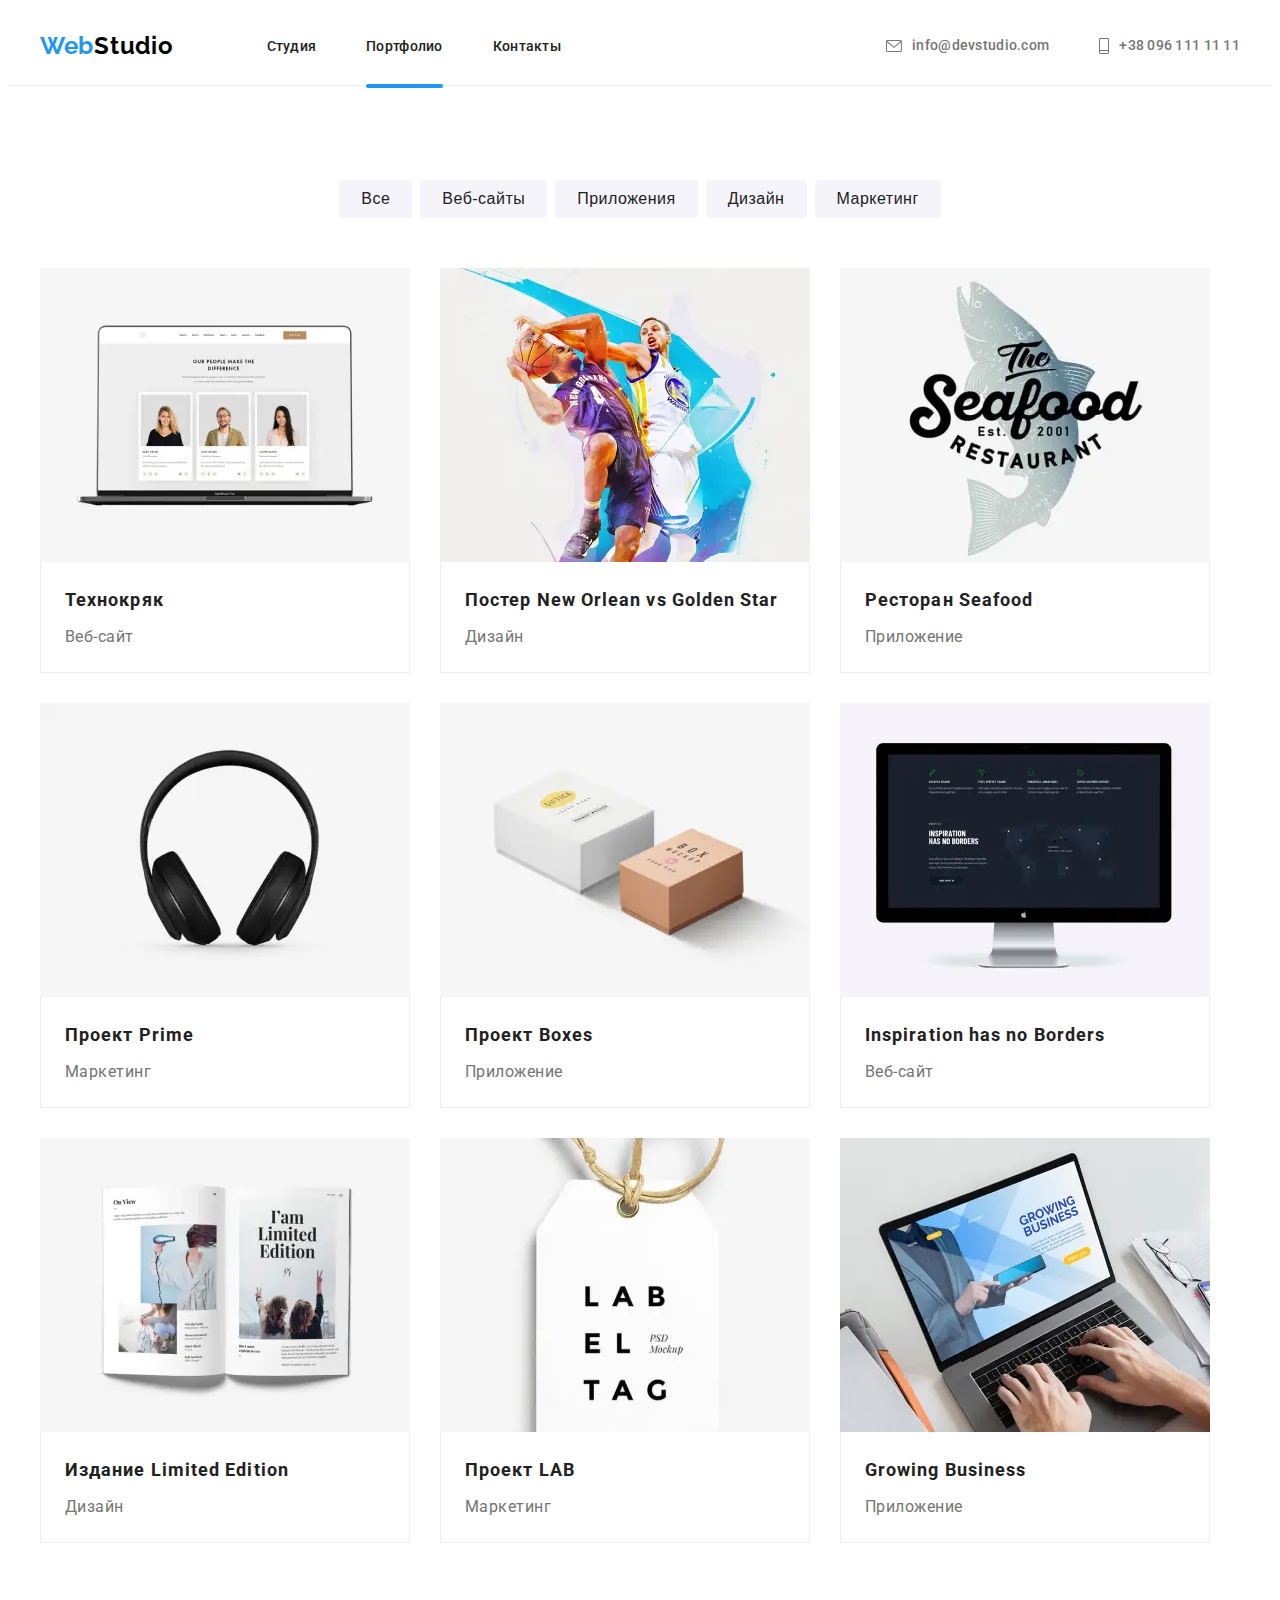
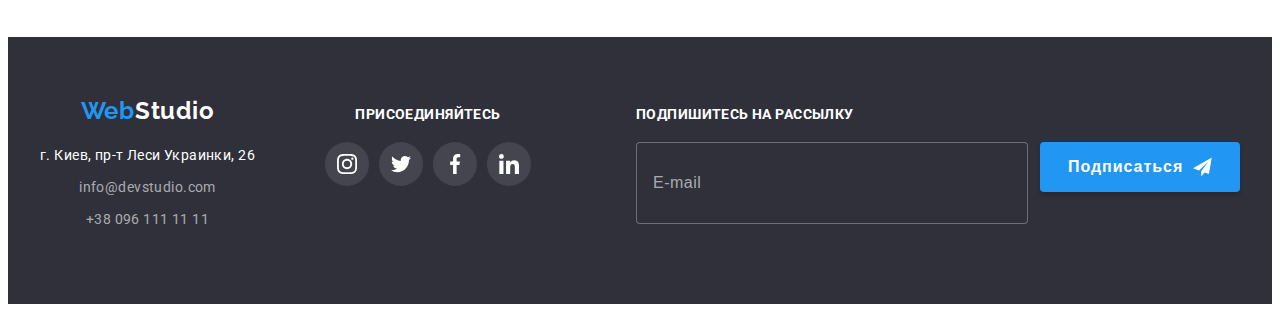
==== commit c0775a12: "summary5" ====
--- a/portfolio.html
+++ b/portfolio.html
@@ -37,13 +37,14 @@
                     <use href="./images/icons.svg#burger-menu"></use>
                 </svg>
             </button>
-    
+            
             <ul class="contact-list list contact-list__page-header">
                 <li class="contact-list__item">
             
             
             
-                    <a class="contact-list__link link" href="mailto:info@devstudio.com"><svg class="contact-list__icon" width="16" height="12">
+                    <a class="contact-list__link link" href="mailto:info@devstudio.com"><svg class="contact-list__icon" width="16"
+                            height="12">
                             <use href="./images/icons.svg#icon-mail"></use>
                         </svg>info@devstudio.com</a>
             
@@ -52,19 +53,75 @@
             
             
             
-                    <a class="contact-list__link link" href="tel:+380961111111"><svg class="contact-list__icon" width="10" height="16">
+                    <a class="contact-list__link link" href="tel:+380961111111"><svg class="contact-list__icon" width="10"
+                            height="16">
                             <use href="./images/icons.svg#icon-telefon"></use>
                         </svg>+38 096 111 11 11</a>
                 </li>
             
             </ul>
             </div>
-        </div>
-    
-    
-    </header>
-    
-    <main>
+            
+            <div class="mobile-menu" data-menu>
+                <div class="container mobile-menu__container">
+            
+                    <button type="button" class="mobile-menu__close-btn" data-menu-close>
+                        <svg class="mobile-menu__close-icon" width="19" height="19">
+                            <use href="./images/icons.svg#icon-close-icon"></use>
+                        </svg>
+                    </button>
+            
+            
+                    <ul class="list mobile-menu__item">
+                        <li class="mobile-menu__title"><a class="mobile-menu__link link " href="./index.html">Студия</a></li>
+                        <li class="mobile-menu__title"><a class="mobile-menu__link mobile-menu__link-current link" href="./portfolio.html">Портфолио</a></li>
+                        <li class="mobile-menu__title"><a class="mobile-menu__link link" href="">Контакты</a></li>
+                    </ul>
+            
+                    <ul class="list mobile-menu__contact">
+            
+                        <li class="mobile-menu__contact-item">
+                            <a class="mobile-menu__contact-tel link" href="tel:+380961111111">+38 096 111 11 11</a>
+                        </li>
+            
+                        <li class="mobile-menu__contact-item">
+                            <a class="mobile-menu__contact-link link" href="mailto:info@devstudio.com">info@devstudio.com</a>
+            
+                        </li>
+            
+            
+                    </ul>
+            
+            
+            
+                    <ul class="list mobile-menu__social">
+            
+            
+                        <li class="mobile-menu__social-item">
+                            <a href="" class="mobile-menu__social-link1 mobile-menu__link-color link">Instagram</a>
+                        </li>
+            
+                        <li class="mobile-menu__social-item">
+                            <a href="" class="mobile-menu__social-link2 mobile-menu__link-color link">Twitter</a>
+                        </li>
+            
+                        <li class="mobile-menu__social-item">
+                            <a href="" class="mobile-menu__social-link3 mobile-menu__link-color link">Facebook</a>
+                        </li>
+            
+                        <li class="mobile-menu__social-item">
+                            <a href="" class="mobile-menu__social-link4 mobile-menu__link-color link">LinkedIn</a>
+                        </li>
+                    </ul>
+            
+            
+            
+                </div>
+            
+            </div>
+            
+            </header>
+            <main>
         <!--Список кнопок-->
 <section class="section">
     <div class="container">
@@ -562,7 +619,7 @@
         </div>
     
     
-    
+    <script src="./menu.js"></script>
     
     
     </footer>
--- a/css/main.min.css
+++ b/css/main.min.css
@@ -1,2 +1,2 @@
-:root{--accent-color: #2196F3;--accent-color-black: #212121;--accent-color-gray: #757575;--accent-color-white: #FFFFFF}.visually-hidden{position:absolute;width:1px;height:1px;margin:-1px;border:0;padding:0;white-space:nowrap;clip-path:inset(100%);clip:rect(0 0 0 0);overflow:hidden}.menu__link_status-current::after{content:"";position:absolute;width:100%;height:4px;background:var(--accent-color);border-radius:2px;display:block;left:0;top:45px}.benefits-list__box,.works__box,.social-list__link,.footer-link__link,.clients__link{display:flex;justify-content:center;align-items:center}h1,h2,h3,h4,h5,h6,p{margin-top:0;margin-bottom:0}ul,ol{margin-top:0;margin-bottom:0;padding-left:0}img{display:block}.list{list-style:none}.link{text-decoration:none}body{font-family:'Roboto', sans-serif;font-weight:500}.container{width:100%;padding-left:15px;padding-right:15px}@media screen and (min-width: 480px){.container{width:480px;margin:0 auto}}@media screen and (min-width: 768px){.container{width:768px}}@media screen and (min-width: 1200px){.container{width:1200px}}.section{padding:94px 0}@media screen and (max-width: 1199px){.section{padding:60px 0}}.adres-font-style{margin-top:20px;font-style:normal}.adres__item{margin-bottom:8px}.adres__item:last-child{margin-bottom:0}.adres__nav-link{font-weight:400;font-size:14px;line-height:1.71;letter-spacing:0.03em;color:var(--accent-color-white);transition-property:color;transition-duration:250ms;transition-timing-function:cubic-bezier(0.4, 0, 0.2, 1)}.adres__nav-link:hover,.adres__nav-link:focus{color:var(--accent-color)}.adres__mail-link{font-weight:400;font-size:14px;line-height:1.71;letter-spacing:0.03em;color:rgba(255,255,255,0.6);transition-property:color;transition-duration:250ms;transition-timing-function:cubic-bezier(0.4, 0, 0.2, 1)}.adres__mail-link:hover,.adres__mail-link:focus{color:var(--accent-color)}.adres__tel-link{font-weight:400;font-size:14px;line-height:1.71;letter-spacing:0.03em;color:rgba(255,255,255,0.6);transition-property:color;transition-duration:250ms;transition-timing-function:cubic-bezier(0.4, 0, 0.2, 1)}.adres__tel-link:hover,.adres__tel-link:focus{color:var(--accent-color)}@media screen and (min-width: 768px){.adres{display:block}}@media screen and (min-width: 1199px){.adres__item{margin-bottom:8px}.adres__nav-link{margin-bottom:9px}}.backdrop{position:fixed;top:0;left:0;width:100%;height:100%;background:rgba(0,0,0,0.2);transition:opacity 250ms cubic-bezier(0.4, 0, 0.2, 1),visibility 250ms cubic-bezier(0.4, 0, 0.2, 1)}.backdrop.is-hidden{opacity:0;visibility:hidden;pointer-events:none}@media screen and (max-width: 450px){.modal{width:450px;height:609px}}.modal{position:absolute;top:50%;left:50%;transform:translate(-50%, -50%) scale(1);width:528px;background:var(--accent-color-white);box-shadow:0px 1px 3px rgba(0,0,0,0.12),0px 1px 1px rgba(0,0,0,0.14),0px 2px 1px rgba(0,0,0,0.2);border-radius:4px;padding:40px}.modal__close-button{position:absolute;top:8px;right:8px;display:flex;align-items:center;justify-content:center;width:30px;height:30px;padding:0;border-radius:50%;border:1px solid rgba(0,0,0,0.1);background-color:transparent;cursor:pointer;transition:fill 250ms cubic-bezier(0.4, 0, 0.2, 1)}.modal__close-button:hover,.modal__close-button:focus{fill:var(--accent-color)}@media screen and (max-width: 767px){.mobile-menu{position:fixed;top:0;left:0;width:100%;height:100%;background-color:azure;opacity:0;visibility:hidden;pointer-events:none;z-index:1;overflow-y:scroll;transition:opacity 250ms cubic-bezier(0.4, 0, 0.2, 1),visibility 250ms cubic-bezier(0.4, 0, 0.2, 1)}.mobile-menu.is-open{opacity:1;visibility:visible;pointer-events:auto}.mobile-menu__container{position:relative;padding-top:48px;padding-bottom:48px;padding-left:40px}.mobile-menu__close-btn{position:absolute;top:21px;right:15px;border:none;background-color:transparent;padding:0;line-height:0}.mobile-menu__item{display:flex;flex-direction:column;align-items:flex-start;margin-bottom:302px}.mobile-menu__title:not(:last-child){margin-bottom:32px}.mobile-menu__link{font-family:'Roboto';font-style:normal;font-weight:500;font-size:40px;line-height:47px;text-align:center;letter-spacing:0.02em;color:var(--accent-color-black)}.mobile-menu__link:hover,.mobile-menu__link:focus{color:var(--accent-color)}.mobile-menu__contact{display:flex;flex-direction:column;align-items:flex-start}.mobile-menu__contact-item{margin-bottom:32px}.mobile-menu__contact-tel{font-family:'Roboto';font-style:normal;font-weight:500;font-size:34px;line-height:40px;letter-spacing:0.02em;color:#2196F3}.mobile-menu__contact-tel:hover,.mobile-menu__contact-tel:focus{color:var(--accent-color)}.mobile-menu__contact-link{font-family:'Roboto';font-style:normal;font-weight:500;font-size:24px;line-height:28px;letter-spacing:0.02em;color:#757575}.mobile-menu__contact-link:hover,.mobile-menu__contact-link:focus{color:var(--accent-color)}.mobile-menu__social{display:flex;position:relative}.mobile-menu__link-color{font-weight:500;font-size:18px;line-height:22px;letter-spacing:0.02em;color:var(--accent-color)}.mobile-menu__social-item:not(:last-child){margin-right:20px}.mobile-menu__social-link1::after{content:'';position:absolute;top:10px;width:22px;height:2px;border:1px solid rgba(33,33,33,0.2);transform:rotate(90deg)}.mobile-menu__social-link2::after{content:'';position:absolute;top:10px;width:22px;height:2px;border:1px solid rgba(33,33,33,0.2);transform:rotate(90deg)}.mobile-menu__social-link3::after{content:'';position:absolute;top:10px;width:22px;height:2px;border:1px solid rgba(33,33,33,0.2);transform:rotate(90deg)}}@media screen and (min-width: 768px){.mobile-menu{display:none}}.page-header{padding-top:10px;padding-bottom:10px;border-bottom:1px solid #ececec}.logo{font-family:'Raleway', sans-serif;font-weight:700;font-size:24px;line-height:1.16;letter-spacing:0.03em;color:#000}.logo__web{color:var(--accent-color)}.page-header__container{display:flex;align-items:center;justify-content:space-between}@media screen and (max-width: 767px){.menu{display:none}.contact-list{display:none}.mobile-menu-open-btn{border:none;background-color:transparent;padding:0;height:40px}}@media screen and (min-width: 768px){.mobile-menu-open-btn{display:none}.page-header__container{display:flex;align-items:center}.page-header{padding-top:26px;padding-bottom:26px;background:var(--accent-color-white);border-bottom:1px solid #ECECEC}.navigation{display:flex;align-items:center}.menu{display:flex;margin-left:88px}.menu__item .current{color:var(--accent-color)}.menu__item:not(:last-child){margin-right:50px}.menu__link{position:relative;font-size:14px;line-height:1.14;letter-spacing:0.02em;color:var(--accent-color-black);transition-property:color;transition-duration:250ms;transition-timing-function:cubic-bezier(0.4, 0, 0.2, 1)}.menu__link:hover,.menu__link:focus{color:var(--accent-color)}.contact-list__page-header{display:block}.contact-list__item:not(:last-child){margin-bottom:10px}.contact-list__link{display:flex;align-items:center;font-size:14px;line-height:1.14;letter-spacing:0.02em;margin-left:auto;color:var(--accent-color-gray);transition-property:color;transition-duration:250ms;transition-timing-function:cubic-bezier(0.4, 0, 0.2, 1)}.contact-list__link:hover,.contact-list__link:focus{color:var(--accent-color);fill:#2196f3}.contact-list__icon{margin-right:10px;fill:#757575;transition-property:fill;transition-duration:250ms;transition-timing-function:cubic-bezier(0.4, 0, 0.2, 1)}.phone-number:hover .contact-list__icon,.phone-number:focus .contact-list__icon{color:var(--accent-color);fill:#2196f3}.contact-list__link:hover .contact-list__icon,.contact-list__link:focus .contact-list__icon{color:var(--accent-color);fill:#2196f3}}@media screen and (max-width: 1199px){.contact-list__page-header{flex-direction:column;align-items:baseline}}@media screen and (min-width: 1200px){.page-header{padding-top:24px;padding-bottom:25px;background:var(--accent-color-white);border-bottom:1px solid #ECECEC}.menu{margin-left:93px}.menu__item .current{color:var(--accent-color)}.menu__item:not(:last-child){margin-right:50px}.contact-list .contact-list__item+.contact-list__item{margin-left:50px}.contact-list__link{display:flex;align-items:center;font-size:14px;line-height:1.14;letter-spacing:0.02em;margin-left:auto;color:var(--accent-color-gray);transition-property:color;transition-duration:250ms;transition-timing-function:cubic-bezier(0.4, 0, 0.2, 1)}.contact-list__link:hover,.contact-list__link:focus{color:var(--accent-color);fill:#2196f3}.contact-list__icon{margin-right:10px;fill:#757575;transition-property:fill;transition-duration:250ms;transition-timing-function:cubic-bezier(0.4, 0, 0.2, 1)}.phone-number:hover .contact-list__icon,.phone-number:focus .contact-list__icon{color:var(--accent-color);fill:#2196f3}.contact-list__link:hover .contact-list__icon,.contact-list__link:focus .contact-list__icon{color:var(--accent-color);fill:#2196f3}}.hero{text-transform:uppercase;background-color:#c4c4c4;text-align:center;padding-top:118px;padding-bottom:188px;margin-left:auto;margin-right:auto;background-image:linear-gradient(to right, rgba(47,48,58,0.4), rgba(47,48,58,0.4)),url(../../images/images-change/hero/img-hero-mobile.jpg);background-size:cover;background-position:center;background-repeat:no-repeat;max-width:1600px;height:400px}@media (min-device-pixel-ratio: 2), (min-resolution: 192dpi), (min-resolution: 2dppx){.hero{background-image:linear-gradient(rgba(47,48,58,0.4), rgba(47,48,58,0.4)),url(../../images/images-change/hero/img-hero-mobile@2x.jpg)}}.hero__title{font-weight:900;font-size:26px;line-height:1.61;letter-spacing:0.06em;text-transform:uppercase;color:var(--accent-color-white);margin-left:auto;margin-right:auto;margin-bottom:30px;width:100%}@media screen and (min-width: 768px){.hero{background-image:linear-gradient(rgba(47,48,58,0.4), rgba(47,48,58,0.4)),url(../../images/images-change/hero/img-hero-tablet.jpg)}}@media screen and (min-width: 768px) and (min-device-pixel-ratio: 2), screen and (min-width: 768px) and (min-resolution: 192dpi), screen and (min-width: 768px) and (min-resolution: 2dppx){.hero{background-image:linear-gradient(rgba(47,48,58,0.4), rgba(47,48,58,0.4)),url(../../images/images-change/hero/img-hero-tablet@2x.jpg)}}@media screen and (min-width: 768px){.hero__title{width:360px}}@media screen and (min-width: 1200px){.hero{padding-top:200px;padding-bottom:200px;height:600px;background-image:linear-gradient(rgba(47,48,58,0.4), rgba(47,48,58,0.4)),url(../../images/images-change/hero/img-hero-desktop.jpg)}}@media screen and (min-width: 1200px) and (min-device-pixel-ratio: 2), screen and (min-width: 1200px) and (min-resolution: 192dpi), screen and (min-width: 1200px) and (min-resolution: 2dppx){.hero{background-image:linear-gradient(rgba(47,48,58,0.4), rgba(47,48,58,0.4)),url(../../images/images-change/hero/img-hero-desktop@2x.jpg)}}@media screen and (min-width: 1200px){.hero__title{width:696px;font-size:44px;line-height:1.36}}.hero__btn{min-width:136px;padding-left:32px;padding-top:10px;padding-right:32px;padding-bottom:10px;border-radius:4px;border:transparent;font-weight:700;font-size:16px;line-height:1.875;letter-spacing:0.06em;cursor:pointer;color:var(--accent-color-white);background-color:var(--accent-color);box-shadow:0px 4px 4px rgba(0,0,0,0.15);transition-property:background-color;transition-duration:250ms;transition-timing-function:cubic-bezier(0.4, 0, 0.2, 1);transition-property:color;transition-duration:250ms;transition-timing-function:cubic-bezier(0.4, 0, 0.2, 1)}.hero__btn:hover,.hero__btn:focus{background-color:var(--accent-color);color:var(--accent-color-white)}.benefits-list{display:block;justify-content:center}.benefits-list__title{font-weight:700;font-size:14px;line-height:1.14;letter-spacing:0.03em;text-transform:uppercase;color:var(--accent-color-black);margin-bottom:10px}.benefits-list__text{font-weight:400;font-size:14px;line-height:1.71;letter-spacing:0.03em;color:var(--accent-color-gray)}.benefits-list__box{height:120px;border:0;margin-bottom:30px;background:#F5F4FA;border-radius:4px}.benefits-list__icon{width:70px;height:70px}@media screen and (max-width: 767px){.benefits-list__title{text-align:center}.benefits-list__item{width:450px;margin-bottom:30px}.benefits-list__item:nth-child(4n){margin-bottom:0}}@media screen and (min-width: 768px){.benefits-list__title{text-align:left}.benefits-list{display:flex;flex-wrap:wrap}.benefits-list__item{width:354px}.benefits-list__item:nth-child(odd){margin-right:30px}.benefits-list__item:nth-last-child(-n+2){margin-bottom:0}}@media screen and (min-width: 768px) and (min-width: 1200px){.benefits-list{display:flex}.benefits-list__item{width:270px}.benefits-list__item{width:270px;margin-right:30px;flex-wrap:wrap}.benefits-list__item:nth-child(4n){margin-right:0}.benefits-list__item:nth-last-child(-n+4){margin-bottom:0}}@media (max-width: 1199px){.section__no-padding-top{display:none}}.section__no-padding-top{padding-top:0}.section__title{margin-bottom:50px;font-weight:700;font-size:36px;line-height:1.66;text-align:center;letter-spacing:0.03em;color:var(--accent-color-black)}.works{display:flex}.works__item{margin-right:30px;position:relative}.works__item:nth-child(3n){margin-right:0}.works__box{position:absolute;width:370px;height:70px;font-family:'Roboto';font-style:normal;font-weight:700;font-size:14px;line-height:1.14;text-align:center;letter-spacing:0.03em;text-transform:uppercase;bottom:0px;left:0px;background:rgba(47,48,58,0.8);color:var(--accent-color-white)}.section__other-background{background:#F5F4FA}.section__title-team{font-weight:700;font-size:28px;line-height:1.17;text-align:center;letter-spacing:0.03em;color:var(--accent-color-black)}.team__img{width:100%}.team__card{padding-top:30px;padding-bottom:24px}.team__item{background:var(--accent-color-white);margin-bottom:30px;box-shadow:0px 1px 3px rgba(0,0,0,0.12),0px 1px 1px rgba(0,0,0,0.14),0px 2px 1px rgba(0,0,0,0.2);border-radius:0px 0px 4px 4px}.team__item:last-child{margin-bottom:0}.team__title{font-size:16px;line-height:1.18;letter-spacing:0.03em;color:var(--accent-color-black)}.team__text{font-weight:400;font-size:16px;line-height:1.18;letter-spacing:0.03em;color:var(--accent-color-gray);margin-top:10px;margin-bottom:16px}.social-list{display:flex;justify-content:center}.social-list__item:not(:last-child){margin-right:10px}.social-list__link{width:44px;height:44px;border-radius:50%;background-color:var(--accent-color-white);transition-property:background-color, fill;transition-duration:250ms;transition-timing-function:cubic-bezier(0.4, 0, 0.2, 1)}.social-list__link:hover,.social-list__link:focus{background-color:var(--accent-color);fill:#fff}.social-list__icon{fill:#afb1b8;transition-property:fill;transition-duration:250ms;transition-timing-function:cubic-bezier(0.4, 0, 0.2, 1)}.social-list__link:hover .social-list__icon,.social-list__link:focus .social-list__icon{fill:#fff}@media screen and (max-width: 767px){.team__img{width:100%}.team{display:inline-block;margin-top:30px;text-align:center}}@media screen and (min-width: 768px){.team{display:flex;flex-wrap:wrap;margin-top:30px}.team__card{text-align:center}.team__item{width:354px}.team__item:nth-child(odd){margin-right:30px}.team__item:nth-last-child(-n+2){margin-bottom:0}}@media screen and (min-width: 768px) and (min-width: 1200px){.team{display:flex;margin-top:50px;text-align:center;flex-wrap:nowrap}.team__card{padding-bottom:30px}.team__item{margin-right:30px}.team__item:nth-child(4n){margin-right:0}.team__item:nth-last-child(-n+4){margin-bottom:0}}.web-footer{color:var(--accent-color)}.studio{color:var(--accent-color-white)}.footer{background-color:#2F303A;padding:60px 0}.container-flex{display:flex}.container__footer-adres{text-align:center}.label__area{padding:15px 16px;margin-bottom:20px;width:450px;height:50px;border:1px solid rgba(255,255,255,0.3);border-radius:4px;background:#2F303A;font-style:normal;font-weight:400;font-size:16px;line-height:20px;letter-spacing:0.03em;color:var(--accent-color-white)}.label__area::placeholder{color:rgba(255,255,255,0.6)}.label__text{font-style:normal;font-weight:700;font-size:14px;line-height:16px;letter-spacing:0.03em;text-transform:uppercase;color:var(--accent-color-white);margin-bottom:20px}.footer-text{margin-bottom:20px;text-align:center;font-style:normal;font-weight:700;font-size:14px;line-height:16px;letter-spacing:0.03em;text-transform:uppercase;color:var(--accent-color-white)}.label__btn{display:flex;justify-content:center;align-items:center;margin-left:12px;width:200px;height:50px;background:var(--accent-color);box-shadow:0px 4px 4px rgba(0,0,0,0.15);border-radius:4px;cursor:pointer;border-color:transparent;font-style:normal;font-weight:700;font-size:16px;line-height:30px;letter-spacing:0.06em;padding-left:26px;padding-top:10px;padding-right:26px;padding-bottom:10px;color:var(--accent-color-white)}.label__icon{display:inline;margin-left:10px}.footer-link__item:not(:last-child){margin-right:10px}.footer-link__socials{display:flex;flex-direction:column;margin-left:70px}.footer-link__list{display:flex;justify-content:center}.footer-link__link{width:44px;height:44px;border-radius:50%;background:rgba(255,255,255,0.1);fill:#fff;transition-property:background-color;transition-duration:250ms;transition-timing-function:cubic-bezier(0.4, 0, 0.2, 1)}.footer-link__link:hover,.footer-link__link:focus{background-color:var(--accent-color)}@media screen and (max-width: 767px){.footer-link__socials{margin-top:60px;margin-left:auto;margin-right:auto}}@media screen and (min-width: 768px){.wrapper-flex{display:flex;justify-content:space-around;align-items:baseline}.label__area{display:block;margin-right:auto;margin-left:auto;width:450px}}@media screen and (max-width: 1199px){.wrapper-flex{margin-bottom:60px}.label__text{text-align:center}.container-flex{display:flex;flex-direction:column}.label__btn{display:flex;align-items:center;margin:0 auto}}@media screen and (min-width: 1200px){.container-flex{display:flex;align-items:baseline}.footer-container{display:flex;flex-direction:column;margin-left:auto}.label__form{display:flex}.label__area{padding-left:16px;padding-top:15px;padding-right:auto;padding-bottom:15px;width:358px}}.footer-link__item{display:inline-block}.section__title{margin-bottom:30px;font-style:normal;font-weight:700;font-size:28px;line-height:1.17;text-align:center;letter-spacing:0.03em;color:var(--accent-color-black)}.clients{display:flex;flex-wrap:wrap;justify-content:center}.clients__item{width:210px;height:92px}.clients__item:nth-child(odd){margin-right:30px}.clients__item:not(:nth-last-child(-n+2)){margin-bottom:30px}.clients__item .clients__item{width:calc((100% - 30px)/2)}.clients__icon{width:106px;height:60px}.clients__link{width:100%;height:100%;border:1px solid #AFB1B8;border-radius:4px;fill:#afb1b8;transition:fill 250ms cubic-bezier(0.4, 0, 0.2, 1),border 250ms cubic-bezier(0.4, 0, 0.2, 1)}.clients__link:hover,.clients__link:focus{border:1px solid #2196F3;fill:#2196f3}@media screen and (min-width: 768px) and (max-width: 1199px){.clients__item{width:calc((100% - 60px) / 3)}.clients__item:nth-child(odd){margin-right:0}.clients__item:not(:nth-last-child(-n+2)){margin-bottom:0}.clients__item:not(:nth-child(3n)){margin-right:30px}.clients__item:not(:nth-last-child(-n+3)){margin-bottom:30px}}@media screen and (min-width: 1200px){.clients__item{margin-right:30px;width:170px;height:92px}.clients__item:last-child{margin-right:0}}.buttons{font-size:16px;line-height:1.62;text-align:center;letter-spacing:0.03em}.button-list{display:flex;flex-wrap:wrap;margin-bottom:40px;row-gap:15px}.button-list__button-item{display:flex;justify-content:center;margin-right:8px}.button-list__button-item:last-child{margin-right:0}.button-list__button-portfolio{background-color:#F5F4FA;color:var(--accent-color-black);padding-left:22px;padding-top:6px;padding-right:22px;padding-bottom:6px;border-radius:4px;min-width:101px;border:transparent;font-style:normal;font-weight:500;font-size:16px;line-height:1.625;letter-spacing:0.03em;transition-property:background-color, color, box-shadow;transition-duration:250ms;transition-timing-function:cubic-bezier(0.4, 0, 0.2, 1)}.button-list__button-portfolio:hover,.button-list__button-portfolio:focus{color:var(--accent-color-white);background-color:var(--accent-color);cursor:pointer;box-shadow:0px 3px 1px rgba(0,0,0,0.1),0px 1px 2px rgba(0,0,0,0.08),0px 2px 2px rgba(0,0,0,0.12);border-radius:4px}.button-all{min-width:73px;color:var(--accent-color-black);padding-left:22px;padding-top:6px;padding-right:22px;padding-bottom:6px;border-radius:4px}@media screen and (min-width: 768px){.button-list{margin-bottom:30px;justify-content:center}}@media screen and (min-width: 1200px){.button-list{display:flex;justify-content:center;margin-bottom:50px}}.project-name{font-weight:700;font-size:18px;line-height:2;letter-spacing:0.06em;color:var(--accent-color-black)}.projects__item{background:var(--accent-color-white)}.projects__item:not(:last-child){margin-bottom:30px}.projects-item-link{display:flex;flex-direction:column;height:100%;transition-property:box-shadow;transition-duration:250ms;transition-timing-function:cubic-bezier(0.4, 0, 0.2, 1)}.projects-item-link:hover,.projects-item-link:focus{box-shadow:0px 1px 1px rgba(0,0,0,0.12),0px 4px 4px rgba(0,0,0,0.06),1px 4px 6px rgba(0,0,0,0.16)}.projects__img{width:100%}.projects__card{padding:20px 24px;border-left:1px solid #EEEEEE;border-right:1px solid #EEEEEE;border-bottom:1px solid #EEEEEE;flex-grow:1}.projects__type{font-weight:400;font-size:16px;line-height:1.87;letter-spacing:0.03em;margin-top:4px;color:var(--accent-color-gray)}@media screen and (min-width: 768px) and (max-width: 1199px){.projects__list{display:flex;flex-wrap:wrap}.projects__item:nth-child(odd){margin-right:30px}.projects__item:not(:last-child){margin-bottom:30px}.projects__item{width:calc((100% - 30px)/2)}}@media screen and (min-width: 1200px){.projects__list{display:flex;flex-wrap:wrap}.projects__item{margin-right:30px;margin-bottom:30px;background:var(--accent-color-white)}.projects__item:nth-child(3n){margin-right:0}.projects__item:nth-last-child(-n+3){margin-bottom:0}}.modal-container{position:relative;overflow:hidden}.modal-text{position:absolute;top:0;left:0;padding-left:24px;padding-top:63px;padding-right:24px;padding-bottom:63px;overflow:auto;transform:translateY(100%);transition-property:transform;transition-duration:250ms;transition-timing-function:cubic-bezier(0.4, 0, 0.2, 1);width:100%;height:100%;font-style:normal;font-weight:400;font-size:18px;line-height:1.55;letter-spacing:0.03em;color:var(--accent-color-white);background:rgba(33,150,243,0.9)}.projects-item-link:hover .modal-text,.projects-item-link:focus .modal-text{transform:translateY(0)}.modal__text-head{margin-bottom:12px;font-style:normal;font-weight:700;font-size:20px;line-height:1.15;text-align:center;letter-spacing:0.03em;color:var(--accent-color-black)}.modal__form{display:flex;flex-direction:column}.modal__label{margin-bottom:20px}.modal__name-span{display:block;margin-bottom:4px;font-style:normal;font-weight:400;font-size:12px;line-height:1.166;letter-spacing:0.01em;color:var(--accent-color-gray)}.modal__input-wrapper{position:relative;display:block}.modal__input{width:100%;height:40px;border-radius:4px;padding-left:42px;border:1px solid rgba(33,33,33,0.2);border-radius:4px;transition:border-color 250ms cubic-bezier(0.4, 0, 0.2, 1)}.modal__input:focus{outline:none;border-color:var(--accent-color)}.modal__icon{position:absolute;top:50%;left:15px;transform:translateY(-50%);display:block;transition:fill 250ms cubic-bezier(0.4, 0, 0.2, 1)}.modal-input:focus+.modal__icon{fill:#2196f3}.modal__message{display:block;width:100%;height:120px;padding:12px 16px;border:1px solid rgba(33,33,33,0.2);border-radius:4px;resize:none;transition:border-color 250ms cubic-bezier(0.4, 0, 0.2, 1)}.modal__message:focus{outline:none;border-color:var(--accent-color)}.modal__message::placeholder{color:rgba(117,117,117,0.5)}.modal__contact-form-checkbox-label{display:flex;align-items:center;justify-content:center;margin-bottom:30px;flex-wrap:nowrap;font-style:normal;font-weight:400;font-size:14px;line-height:1.71;letter-spacing:0.03em;color:var(--accent-color-gray)}.modal__contact-form-checkbox-label::before{content:"";display:block;margin-right:7px;width:16px;height:15px;cursor:pointer;border:2px solid #212121;border-radius:2px;transition:background-color 250ms cubic-bezier(0.4, 0, 0.2, 1),outline 250ms cubic-bezier(0.4, 0, 0.2, 1)}.modal__contact-form-checkbox:checked+.modal__contact-form-checkbox-label::before{background-color:var(--accent-color);background-image:url("../images/icon check.svg");background-size:cover;background-position:center;background-repeat:no-repeat}.modal__contact-form-checkbox:focus+.modal__contact-form-checkbox-label::before{outline:2px solid rgba(0,0,255,0.5)}.policy-text{color:var(--accent-color)}.modal__contact-form-btn{align-self:center;min-width:200px;padding:10px 55px;font-style:normal;font-weight:700;font-size:16px;line-height:1.875;border:transparent;letter-spacing:0.06em;color:var(--accent-color-white);background:#188CE8;box-shadow:0px 4px 4px rgba(0,0,0,0.15);border-radius:4px;cursor:pointer}@media screen and (min-width: 480px){.modal__form{width:450px}}
+:root{--accent-color: #2196F3;--accent-color-black: #212121;--accent-color-gray: #757575;--accent-color-white: #FFFFFF}.visually-hidden{position:absolute;width:1px;height:1px;margin:-1px;border:0;padding:0;white-space:nowrap;clip-path:inset(100%);clip:rect(0 0 0 0);overflow:hidden}.menu__link_status-current::after{content:"";position:absolute;width:100%;height:4px;background:var(--accent-color);border-radius:2px;display:block;left:0;top:45px}.benefits-list__box,.works__box,.social-list__link,.footer-link__link,.clients__link{display:flex;justify-content:center;align-items:center}h1,h2,h3,h4,h5,h6,p{margin-top:0;margin-bottom:0}ul,ol{margin-top:0;margin-bottom:0;padding-left:0}img{display:block}.list{list-style:none}.link{text-decoration:none}body{font-family:'Roboto', sans-serif;font-weight:500}.container{width:100%;padding-left:15px;padding-right:15px}@media screen and (min-width: 480px){.container{width:480px;margin:0 auto}}@media screen and (min-width: 768px){.container{width:768px}}@media screen and (min-width: 1200px){.container{width:1200px}}.section{padding:94px 0}@media screen and (max-width: 1199px){.section{padding:60px 0}}.adres-font-style{margin-top:20px;font-style:normal}.adres__item{margin-bottom:8px}.adres__item:last-child{margin-bottom:0}.adres__nav-link{font-weight:400;font-size:14px;line-height:1.71;letter-spacing:0.03em;color:var(--accent-color-white);transition-property:color;transition-duration:250ms;transition-timing-function:cubic-bezier(0.4, 0, 0.2, 1)}.adres__nav-link:hover,.adres__nav-link:focus{color:var(--accent-color)}.adres__mail-link{font-weight:400;font-size:14px;line-height:1.71;letter-spacing:0.03em;color:rgba(255,255,255,0.6);transition-property:color;transition-duration:250ms;transition-timing-function:cubic-bezier(0.4, 0, 0.2, 1)}.adres__mail-link:hover,.adres__mail-link:focus{color:var(--accent-color)}.adres__tel-link{font-weight:400;font-size:14px;line-height:1.71;letter-spacing:0.03em;color:rgba(255,255,255,0.6);transition-property:color;transition-duration:250ms;transition-timing-function:cubic-bezier(0.4, 0, 0.2, 1)}.adres__tel-link:hover,.adres__tel-link:focus{color:var(--accent-color)}@media screen and (min-width: 768px){.adres{display:block}}@media screen and (min-width: 1199px){.adres__item{margin-bottom:8px}.adres__nav-link{margin-bottom:9px}}.backdrop{position:fixed;top:0;left:0;width:100%;height:100%;background:rgba(0,0,0,0.2);transition:opacity 250ms cubic-bezier(0.4, 0, 0.2, 1),visibility 250ms cubic-bezier(0.4, 0, 0.2, 1)}.backdrop.is-hidden{opacity:0;visibility:hidden;pointer-events:none}.modal{position:absolute;top:50%;left:50%;transform:translate(-50%, -50%) scale(1);width:100%;background:var(--accent-color-white);box-shadow:0px 1px 3px rgba(0,0,0,0.12),0px 1px 1px rgba(0,0,0,0.14),0px 2px 1px rgba(0,0,0,0.2);border-radius:4px;padding:40px}.modal__close-button{position:absolute;top:8px;right:8px;display:flex;align-items:center;justify-content:center;width:30px;height:30px;padding:0;border-radius:50%;border:1px solid rgba(0,0,0,0.1);background-color:transparent;cursor:pointer;transition:fill 250ms cubic-bezier(0.4, 0, 0.2, 1)}.modal__close-button:hover,.modal__close-button:focus{fill:var(--accent-color)}@media screen and (min-width: 450px){.modal{width:450px;height:609px}}@media screen and (min-width: 1200px){.modal{width:528px;height:581px}}.mobile-menu{position:fixed;top:0;left:0;width:100%;height:100%;background:#FFFFFF;box-shadow:0px 4px 8px rgba(0,0,0,0.04),0px 2px 4px rgba(0,0,0,0.08),0px 1px 3px rgba(0,0,0,0.16);opacity:0;visibility:hidden;pointer-events:none;z-index:1;overflow-y:scroll;transition:opacity 250ms cubic-bezier(0.4, 0, 0.2, 1),visibility 250ms cubic-bezier(0.4, 0, 0.2, 1)}.mobile-menu.is-open{opacity:1;visibility:visible;pointer-events:auto}.mobile-menu__container{position:relative;padding-top:48px;padding-bottom:48px;padding-left:40px;display:flex;flex-direction:column;justify-content:space-between;height:100%}.mobile-menu__close-btn{position:absolute;top:21px;right:15px;border:none;background-color:transparent;padding:0;line-height:0}.mobile-menu__close-btn:hover .mobile-menu__close-icon,.mobile-menu__close-btn:focus .mobile-menu__close-icon{fill:var(--accent-color)}.mobile-menu__item{display:flex;flex-direction:column;align-items:flex-start}.mobile-menu__title:not(:last-child){margin-bottom:32px}.mobile-menu__link{font-family:'Roboto';font-style:normal;font-weight:500;font-size:40px;line-height:47px;text-align:center;letter-spacing:0.02em;color:var(--accent-color-black)}.mobile-menu__link-current{color:var(--accent-color)}.mobile-menu__contact{display:flex;flex-direction:column;align-items:flex-start}.mobile-menu__contact-item{margin-bottom:32px}.mobile-menu__contact-tel{font-family:'Roboto';font-style:normal;font-weight:500;font-size:34px;line-height:40px;letter-spacing:0.02em;color:#2196F3}.mobile-menu__contact-tel:hover,.mobile-menu__contact-tel:focus{color:var(--accent-color)}.mobile-menu__contact-link{font-family:'Roboto';font-style:normal;font-weight:500;font-size:24px;line-height:28px;letter-spacing:0.02em;color:#757575}.mobile-menu__contact-link:hover,.mobile-menu__contact-link:focus{color:var(--accent-color)}.mobile-menu__social{display:flex;flex-wrap:wrap;position:relative}.mobile-menu__link-color{font-weight:500;font-size:18px;line-height:22px;letter-spacing:0.02em;color:var(--accent-color)}.mobile-menu__social-item:not(:last-child){margin-right:20px}.mobile-menu__social-link1::after{content:'';position:absolute;top:10px;width:22px;height:2px;border:1px solid rgba(33,33,33,0.2);transform:rotate(90deg)}.mobile-menu__social-link2::after{content:'';position:absolute;top:10px;width:22px;height:2px;border:1px solid rgba(33,33,33,0.2);transform:rotate(90deg)}.mobile-menu__social-link3::after{content:'';position:absolute;top:10px;width:22px;height:2px;border:1px solid rgba(33,33,33,0.2);transform:rotate(90deg)}.mobile-menu__wraper{display:flex;flex-direction:column;align-items:flex-start;align-content:space-between}.page-header{padding-top:10px;padding-bottom:10px;border-bottom:1px solid #ececec}.logo{font-family:'Raleway', sans-serif;font-weight:700;font-size:24px;line-height:1.16;letter-spacing:0.03em;color:#000}.logo__web{color:var(--accent-color)}.page-header__container{display:flex;align-items:center;justify-content:space-between}.menu{display:none}@media screen and (max-width: 767px){.contact-list{display:none}.mobile-menu-open-btn{border:none;background-color:transparent;padding:0;height:40px}.mobile-menu-open-btn:hover .mobile-menu-open-btn__icon,.mobile-menu-open-btn:focus .mobile-menu-open-btn__icon{fill:var(--accent-color)}}@media screen and (min-width: 768px){.mobile-menu-open-btn{display:none}.mobile-menu{display:none}.page-header__container{display:flex;align-items:center}.page-header{padding-top:26px;padding-bottom:26px;background:var(--accent-color-white);border-bottom:1px solid #ECECEC}.navigation{display:flex;align-items:center}.menu{display:flex;margin-left:88px}.menu__item .current{color:var(--accent-color)}.menu__item:not(:last-child){margin-right:50px}.menu__link{position:relative;font-size:14px;line-height:1.14;letter-spacing:0.02em;color:var(--accent-color-black);transition-property:color;transition-duration:250ms;transition-timing-function:cubic-bezier(0.4, 0, 0.2, 1)}.menu__link:hover,.menu__link:focus{color:var(--accent-color)}.contact-list__item:not(:last-child){margin-bottom:10px}.contact-list__link{display:flex;align-items:center;font-size:14px;line-height:1.14;letter-spacing:0.02em;margin-left:auto;color:var(--accent-color-gray);transition-property:color;transition-duration:250ms;transition-timing-function:cubic-bezier(0.4, 0, 0.2, 1)}.contact-list__link:hover,.contact-list__link:focus{color:var(--accent-color);fill:#2196f3}.contact-list__icon{margin-right:10px;fill:#757575;transition-property:fill;transition-duration:250ms;transition-timing-function:cubic-bezier(0.4, 0, 0.2, 1)}.phone-number:hover .contact-list__icon,.phone-number:focus .contact-list__icon{color:var(--accent-color);fill:#2196f3}.contact-list__link:hover .contact-list__icon,.contact-list__link:focus .contact-list__icon{color:var(--accent-color);fill:#2196f3}.menu__link_status-current::after{top:51px}}@media screen and (max-width: 1199px){.contact-list__page-header{flex-direction:column;align-items:baseline}}@media screen and (min-width: 1200px){.contact-list__page-header{display:flex;margin-left:auto}.contact-list__item:not(:last-child){margin-right:0;margin-bottom:0}.page-header{padding-top:24px;padding-bottom:25px;background:var(--accent-color-white);border-bottom:1px solid #ECECEC}.menu{margin-left:93px}.menu__item .current{color:var(--accent-color)}.menu__item:not(:last-child){margin-right:50px}.contact-list .contact-list__item+.contact-list__item{margin-left:50px}.contact-list__link{display:flex;align-items:center;font-size:14px;line-height:1.14;letter-spacing:0.02em;margin-left:auto;color:var(--accent-color-gray);transition-property:color;transition-duration:250ms;transition-timing-function:cubic-bezier(0.4, 0, 0.2, 1)}.contact-list__link:hover,.contact-list__link:focus{color:var(--accent-color);fill:#2196f3}.contact-list__icon{margin-right:10px;fill:#757575;transition-property:fill;transition-duration:250ms;transition-timing-function:cubic-bezier(0.4, 0, 0.2, 1)}.phone-number:hover .contact-list__icon,.phone-number:focus .contact-list__icon{color:var(--accent-color);fill:#2196f3}.contact-list__link:hover .contact-list__icon,.contact-list__link:focus .contact-list__icon{color:var(--accent-color);fill:#2196f3}.menu__link_status-current::after{top:46px}}.hero{text-transform:uppercase;background-color:#c4c4c4;text-align:center;padding-top:118px;padding-bottom:188px;margin-left:auto;margin-right:auto;background-image:linear-gradient(to right, rgba(47,48,58,0.4), rgba(47,48,58,0.4)),url(../images/hero/img-hero-mobile.jpg);background-size:cover;background-position:center;background-repeat:no-repeat;max-width:1600px;height:400px}@media (min-device-pixel-ratio: 2), (min-resolution: 192dpi), (min-resolution: 2dppx){.hero{background-image:linear-gradient(rgba(47,48,58,0.4), rgba(47,48,58,0.4)),url(../images/hero/img-hero-mobile.jpg@2x.jpg)}}.hero__title{font-weight:900;font-size:26px;line-height:1.61;letter-spacing:0.06em;text-transform:uppercase;color:var(--accent-color-white);margin-left:auto;margin-right:auto;margin-bottom:30px;width:100%}@media screen and (min-width: 768px){.hero{background-image:linear-gradient(rgba(47,48,58,0.4), rgba(47,48,58,0.4)),url(../images/hero/img-hero-tablet.jpg)}}@media screen and (min-width: 768px) and (min-device-pixel-ratio: 2), screen and (min-width: 768px) and (min-resolution: 192dpi), screen and (min-width: 768px) and (min-resolution: 2dppx){.hero{background-image:linear-gradient(rgba(47,48,58,0.4), rgba(47,48,58,0.4)),url(../images/hero/hero/img-hero-tablet@2x.jpg)}}@media screen and (min-width: 768px){.hero__title{width:360px}}@media screen and (min-width: 1200px){.hero{padding-top:200px;padding-bottom:200px;height:600px;background-image:linear-gradient(rgba(47,48,58,0.4), rgba(47,48,58,0.4)),url(../images/hero/img-hero-desktop.jpg)}}@media screen and (min-width: 1200px) and (min-device-pixel-ratio: 2), screen and (min-width: 1200px) and (min-resolution: 192dpi), screen and (min-width: 1200px) and (min-resolution: 2dppx){.hero{background-image:linear-gradient(rgba(47,48,58,0.4), rgba(47,48,58,0.4)),url(../images/hero/img-hero-desktop@2x.jpg)}}@media screen and (min-width: 1200px){.hero__title{width:696px;font-size:44px;line-height:1.36}}.hero__btn{min-width:136px;padding-left:32px;padding-top:10px;padding-right:32px;padding-bottom:10px;border-radius:4px;border:transparent;font-weight:700;font-size:16px;line-height:1.875;letter-spacing:0.06em;cursor:pointer;color:var(--accent-color-white);background-color:var(--accent-color);box-shadow:0px 4px 4px rgba(0,0,0,0.15);transition-property:background-color;transition-duration:250ms;transition-timing-function:cubic-bezier(0.4, 0, 0.2, 1);transition-property:color;transition-duration:250ms;transition-timing-function:cubic-bezier(0.4, 0, 0.2, 1)}.hero__btn:hover,.hero__btn:focus{background-color:var(--accent-color);color:var(--accent-color-white)}.benefits-list{display:block;justify-content:center}.benefits-list__title{font-weight:700;font-size:14px;line-height:1.14;letter-spacing:0.03em;text-transform:uppercase;color:var(--accent-color-black);margin-bottom:10px}.benefits-list__text{font-weight:400;font-size:14px;line-height:1.71;letter-spacing:0.03em;color:var(--accent-color-gray)}.benefits-list__box{height:120px;border:0;margin-bottom:30px;background:#F5F4FA;border-radius:4px}.benefits-list__icon{width:70px;height:70px}@media screen and (max-width: 767px){.benefits-list__title{text-align:center}.benefits-list__item{width:100%;margin-bottom:30px}.benefits-list__item:nth-child(4n){margin-bottom:0}}@media screen and (min-width: 768px){.benefits-list__title{text-align:left}.benefits-list{display:flex;flex-wrap:wrap}.benefits-list__item{width:354px}.benefits-list__item:nth-child(odd){margin-right:30px}.benefits-list__item:nth-last-child(-n+2){margin-bottom:0}}@media screen and (min-width: 768px) and (min-width: 1200px){.benefits-list{display:flex}.benefits-list__item{width:270px}.benefits-list__item{width:270px;margin-right:30px;flex-wrap:wrap}.benefits-list__item:nth-child(4n){margin-right:0}.benefits-list__item:nth-last-child(-n+4){margin-bottom:0}}@media (max-width: 1199px){.section__no-padding-top{display:none}}.section__no-padding-top{padding-top:0}.section__title{margin-bottom:50px;font-weight:700;font-size:36px;line-height:1.66;text-align:center;letter-spacing:0.03em;color:var(--accent-color-black)}.works{display:flex}.works__item{margin-right:30px;position:relative}.works__item:nth-child(3n){margin-right:0}.works__box{position:absolute;width:370px;height:70px;font-family:'Roboto';font-style:normal;font-weight:700;font-size:14px;line-height:1.14;text-align:center;letter-spacing:0.03em;text-transform:uppercase;bottom:0px;left:0px;background:rgba(47,48,58,0.8);color:var(--accent-color-white)}.section__other-background{background:#F5F4FA}.section__title-team{font-weight:700;font-size:28px;line-height:1.17;text-align:center;letter-spacing:0.03em;color:var(--accent-color-black)}.team__img{width:100%}.team__card{padding-top:30px;padding-bottom:24px}.team__item{background:var(--accent-color-white);margin-bottom:30px;box-shadow:0px 1px 3px rgba(0,0,0,0.12),0px 1px 1px rgba(0,0,0,0.14),0px 2px 1px rgba(0,0,0,0.2);border-radius:0px 0px 4px 4px}.team__item:last-child{margin-bottom:0}.team__title{font-size:16px;line-height:1.18;letter-spacing:0.03em;color:var(--accent-color-black)}.team__text{font-weight:400;font-size:16px;line-height:1.18;letter-spacing:0.03em;color:var(--accent-color-gray);margin-top:10px;margin-bottom:16px}.social-list{display:flex;justify-content:center}.social-list__item:not(:last-child){margin-right:10px}.social-list__link{width:44px;height:44px;border-radius:50%;background-color:var(--accent-color-white);transition-property:background-color, fill;transition-duration:250ms;transition-timing-function:cubic-bezier(0.4, 0, 0.2, 1)}.social-list__link:hover,.social-list__link:focus{background-color:var(--accent-color);fill:#fff}.social-list__icon{fill:#afb1b8;transition-property:fill;transition-duration:250ms;transition-timing-function:cubic-bezier(0.4, 0, 0.2, 1)}.social-list__link:hover .social-list__icon,.social-list__link:focus .social-list__icon{fill:#fff}@media screen and (max-width: 767px){.team__img{width:100%}.team{display:inline-block;margin-top:30px;text-align:center}}@media screen and (min-width: 768px){.team{display:flex;flex-wrap:wrap;margin-top:30px}.team__card{text-align:center}.team__item{width:354px}.team__item:nth-child(odd){margin-right:30px}.team__item:nth-last-child(-n+2){margin-bottom:0}}@media screen and (min-width: 768px) and (min-width: 1200px){.team{display:flex;margin-top:50px;text-align:center;flex-wrap:nowrap}.team__card{padding-bottom:30px}.team__item{margin-right:30px}.team__item:nth-child(4n){margin-right:0}.team__item:nth-last-child(-n+4){margin-bottom:0}}.web-footer{color:var(--accent-color)}.studio{color:var(--accent-color-white)}.footer{background-color:#2F303A;padding:60px 0}.container-flex{display:flex}.container__footer-adres{text-align:center}.label__area{padding:15px 16px;margin-bottom:20px;width:100%;height:50px;border:1px solid rgba(255,255,255,0.3);border-radius:4px;background:#2F303A;font-style:normal;font-weight:400;font-size:16px;line-height:20px;letter-spacing:0.03em;color:var(--accent-color-white)}.label__area::placeholder{color:rgba(255,255,255,0.6)}.label__text{font-style:normal;font-weight:700;font-size:14px;line-height:16px;letter-spacing:0.03em;text-transform:uppercase;color:var(--accent-color-white);margin-bottom:20px}.footer-text{margin-bottom:20px;text-align:center;font-style:normal;font-weight:700;font-size:14px;line-height:16px;letter-spacing:0.03em;text-transform:uppercase;color:var(--accent-color-white)}.label__btn{display:flex;justify-content:center;align-items:center;margin-left:12px;width:200px;height:50px;background:var(--accent-color);box-shadow:0px 4px 4px rgba(0,0,0,0.15);border-radius:4px;cursor:pointer;border-color:transparent;font-style:normal;font-weight:700;font-size:16px;line-height:30px;letter-spacing:0.06em;padding-left:26px;padding-top:10px;padding-right:26px;padding-bottom:10px;color:var(--accent-color-white)}.label__icon{display:inline;margin-left:10px}.footer-link__item:not(:last-child){margin-right:10px}.footer-link__socials{display:flex;flex-direction:column}.footer-link__list{display:flex;justify-content:center}.footer-link__link{width:44px;height:44px;border-radius:50%;background:rgba(255,255,255,0.1);fill:#fff;transition-property:background-color;transition-duration:250ms;transition-timing-function:cubic-bezier(0.4, 0, 0.2, 1)}.footer-link__link:hover,.footer-link__link:focus{background-color:var(--accent-color)}@media screen and (max-width: 767px){.footer-link__socials{margin-top:60px;margin-left:auto;margin-right:auto}}@media screen and (min-width: 768px){.wrapper-flex{display:flex;justify-content:space-around;align-items:baseline}.label__area{display:block;margin-right:auto;margin-left:auto;width:450px}}@media screen and (max-width: 1199px){.wrapper-flex{margin-bottom:60px}.label__text{text-align:center}.container-flex{display:flex;flex-direction:column}.label__btn{display:flex;align-items:center;margin:0 auto}}@media screen and (min-width: 1200px){.container-flex{display:flex;align-items:baseline}.footer-container{display:flex;flex-direction:column;margin-left:auto}.label__form{display:flex}.label__area{padding-left:16px;padding-top:15px;padding-right:auto;padding-bottom:15px;width:358px}.footer-link__item{display:inline-block}.footer-link__socials{display:flex;flex-direction:column;margin-left:70px}}.section__title{margin-bottom:30px;font-style:normal;font-weight:700;font-size:28px;line-height:1.17;text-align:center;letter-spacing:0.03em;color:var(--accent-color-black)}.clients{display:flex;flex-wrap:wrap;justify-content:center}.clients__item{width:calc((100% - 30px)/2);height:92px}.clients__item:nth-child(odd){margin-right:30px}.clients__item:not(:nth-last-child(-n+2)){margin-bottom:30px}.clients__icon{width:106px;height:60px}.clients__link{width:100%;height:100%;border:1px solid #AFB1B8;border-radius:4px;fill:#afb1b8;transition:fill 250ms cubic-bezier(0.4, 0, 0.2, 1),border 250ms cubic-bezier(0.4, 0, 0.2, 1)}.clients__link:hover,.clients__link:focus{border:1px solid #2196F3;fill:#2196f3}@media screen and (min-width: 768px) and (max-width: 1199px){.clients__item{width:calc((100% - 60px) / 3)}.clients__item:nth-child(odd){margin-right:0}.clients__item:not(:nth-last-child(-n+2)){margin-bottom:0}.clients__item:not(:nth-child(3n)){margin-right:30px}.clients__item:not(:nth-last-child(-n+3)){margin-bottom:30px}}@media screen and (min-width: 1200px){.clients__item{margin-right:30px;width:170px;height:92px}.clients__item:last-child{margin-right:0}}.buttons{font-size:16px;line-height:1.62;text-align:center;letter-spacing:0.03em}.button-list{display:flex;flex-wrap:wrap;margin-bottom:40px;row-gap:15px}.button-list__button-item{display:flex;justify-content:center;margin-right:8px}.button-list__button-item:last-child{margin-right:0}.button-list__button-portfolio{background-color:#F5F4FA;color:var(--accent-color-black);padding-left:22px;padding-top:6px;padding-right:22px;padding-bottom:6px;border-radius:4px;min-width:101px;border:transparent;font-style:normal;font-weight:500;font-size:16px;line-height:1.625;letter-spacing:0.03em;transition-property:background-color, color, box-shadow;transition-duration:250ms;transition-timing-function:cubic-bezier(0.4, 0, 0.2, 1)}.button-list__button-portfolio:hover,.button-list__button-portfolio:focus{color:var(--accent-color-white);background-color:var(--accent-color);cursor:pointer;box-shadow:0px 3px 1px rgba(0,0,0,0.1),0px 1px 2px rgba(0,0,0,0.08),0px 2px 2px rgba(0,0,0,0.12);border-radius:4px}.button-all{min-width:73px;color:var(--accent-color-black);padding-left:22px;padding-top:6px;padding-right:22px;padding-bottom:6px;border-radius:4px}@media screen and (min-width: 768px){.button-list{margin-bottom:30px;justify-content:center}}@media screen and (min-width: 1200px){.button-list{display:flex;justify-content:center;margin-bottom:50px}}.project-name{font-weight:700;font-size:18px;line-height:2;letter-spacing:0.06em;color:var(--accent-color-black)}.projects__item{background:var(--accent-color-white)}.projects__item:not(:last-child){margin-bottom:30px}.projects-item-link{display:flex;flex-direction:column;height:100%;transition-property:box-shadow;transition-duration:250ms;transition-timing-function:cubic-bezier(0.4, 0, 0.2, 1)}.projects-item-link:hover,.projects-item-link:focus{box-shadow:0px 1px 1px rgba(0,0,0,0.12),0px 4px 4px rgba(0,0,0,0.06),1px 4px 6px rgba(0,0,0,0.16)}.projects__img{width:100%}.projects__card{padding:20px 24px;border-left:1px solid #EEEEEE;border-right:1px solid #EEEEEE;border-bottom:1px solid #EEEEEE;flex-grow:1}.projects__type{font-weight:400;font-size:16px;line-height:1.87;letter-spacing:0.03em;margin-top:4px;color:var(--accent-color-gray)}@media screen and (min-width: 768px) and (max-width: 1199px){.projects__list{display:flex;flex-wrap:wrap}.projects__item:nth-child(odd){margin-right:30px}.projects__item:not(:last-child){margin-bottom:30px}.projects__item{width:calc((100% - 30px)/2)}}@media screen and (min-width: 1200px){.projects__list{display:flex;flex-wrap:wrap}.projects__item{margin-right:30px;margin-bottom:30px;background:var(--accent-color-white)}.projects__item:nth-child(3n){margin-right:0}.projects__item:nth-last-child(-n+3){margin-bottom:0}}.modal-container{position:relative;overflow:hidden}.modal-text{position:absolute;top:0;left:0;padding-left:24px;padding-top:63px;padding-right:24px;padding-bottom:63px;overflow:auto;transform:translateY(100%);transition-property:transform;transition-duration:250ms;transition-timing-function:cubic-bezier(0.4, 0, 0.2, 1);width:100%;height:100%;font-style:normal;font-weight:400;font-size:18px;line-height:1.55;letter-spacing:0.03em;color:var(--accent-color-white);background:rgba(33,150,243,0.9)}.projects-item-link:hover .modal-text,.projects-item-link:focus .modal-text{transform:translateY(0)}.modal__text-head{margin-bottom:12px;font-style:normal;font-weight:700;font-size:20px;line-height:1.15;text-align:center;letter-spacing:0.03em;color:var(--accent-color-black)}.modal__form{display:flex;flex-direction:column}.modal__label{margin-bottom:20px}.modal__name-span{display:block;margin-bottom:4px;font-style:normal;font-weight:400;font-size:12px;line-height:1.166;letter-spacing:0.01em;color:var(--accent-color-gray)}.modal__input-wrapper{position:relative;display:block}.modal__input{width:100%;height:40px;border-radius:4px;padding-left:42px;border:1px solid rgba(33,33,33,0.2);border-radius:4px;transition:border-color 250ms cubic-bezier(0.4, 0, 0.2, 1)}.modal__input:focus{outline:none;border-color:var(--accent-color)}.modal__icon{position:absolute;top:50%;left:15px;transform:translateY(-50%);display:block;transition:fill 250ms cubic-bezier(0.4, 0, 0.2, 1)}.modal-input:focus+.modal__icon{fill:#2196f3}.modal__message{display:block;width:100%;height:120px;padding:12px 16px;border:1px solid rgba(33,33,33,0.2);border-radius:4px;resize:none;transition:border-color 250ms cubic-bezier(0.4, 0, 0.2, 1)}.modal__message:focus{outline:none;border-color:var(--accent-color)}.modal__message::placeholder{color:rgba(117,117,117,0.5)}.modal__contact-form-checkbox-label{display:flex;align-items:center;justify-content:center;margin-bottom:30px;flex-wrap:nowrap;font-style:normal;font-weight:400;font-size:14px;line-height:1.71;letter-spacing:0.03em;color:var(--accent-color-gray)}.modal__contact-form-checkbox-label::before{content:"";display:block;margin-right:7px;width:16px;height:15px;cursor:pointer;border:2px solid #212121;border-radius:2px;transition:background-color 250ms cubic-bezier(0.4, 0, 0.2, 1),outline 250ms cubic-bezier(0.4, 0, 0.2, 1)}.modal__contact-form-checkbox:checked+.modal__contact-form-checkbox-label::before{background-color:var(--accent-color);background-image:url("../images/icon check.svg");background-size:cover;background-position:center;background-repeat:no-repeat}.modal__contact-form-checkbox:focus+.modal__contact-form-checkbox-label::before{outline:2px solid rgba(0,0,255,0.5)}.policy-text{color:var(--accent-color)}.modal__contact-form-btn{align-self:center;min-width:200px;padding:10px 55px;font-style:normal;font-weight:700;font-size:16px;line-height:1.875;border:transparent;letter-spacing:0.06em;color:var(--accent-color-white);background:#188CE8;box-shadow:0px 4px 4px rgba(0,0,0,0.15);border-radius:4px;cursor:pointer}
 /*# sourceMappingURL=main.min.css.map */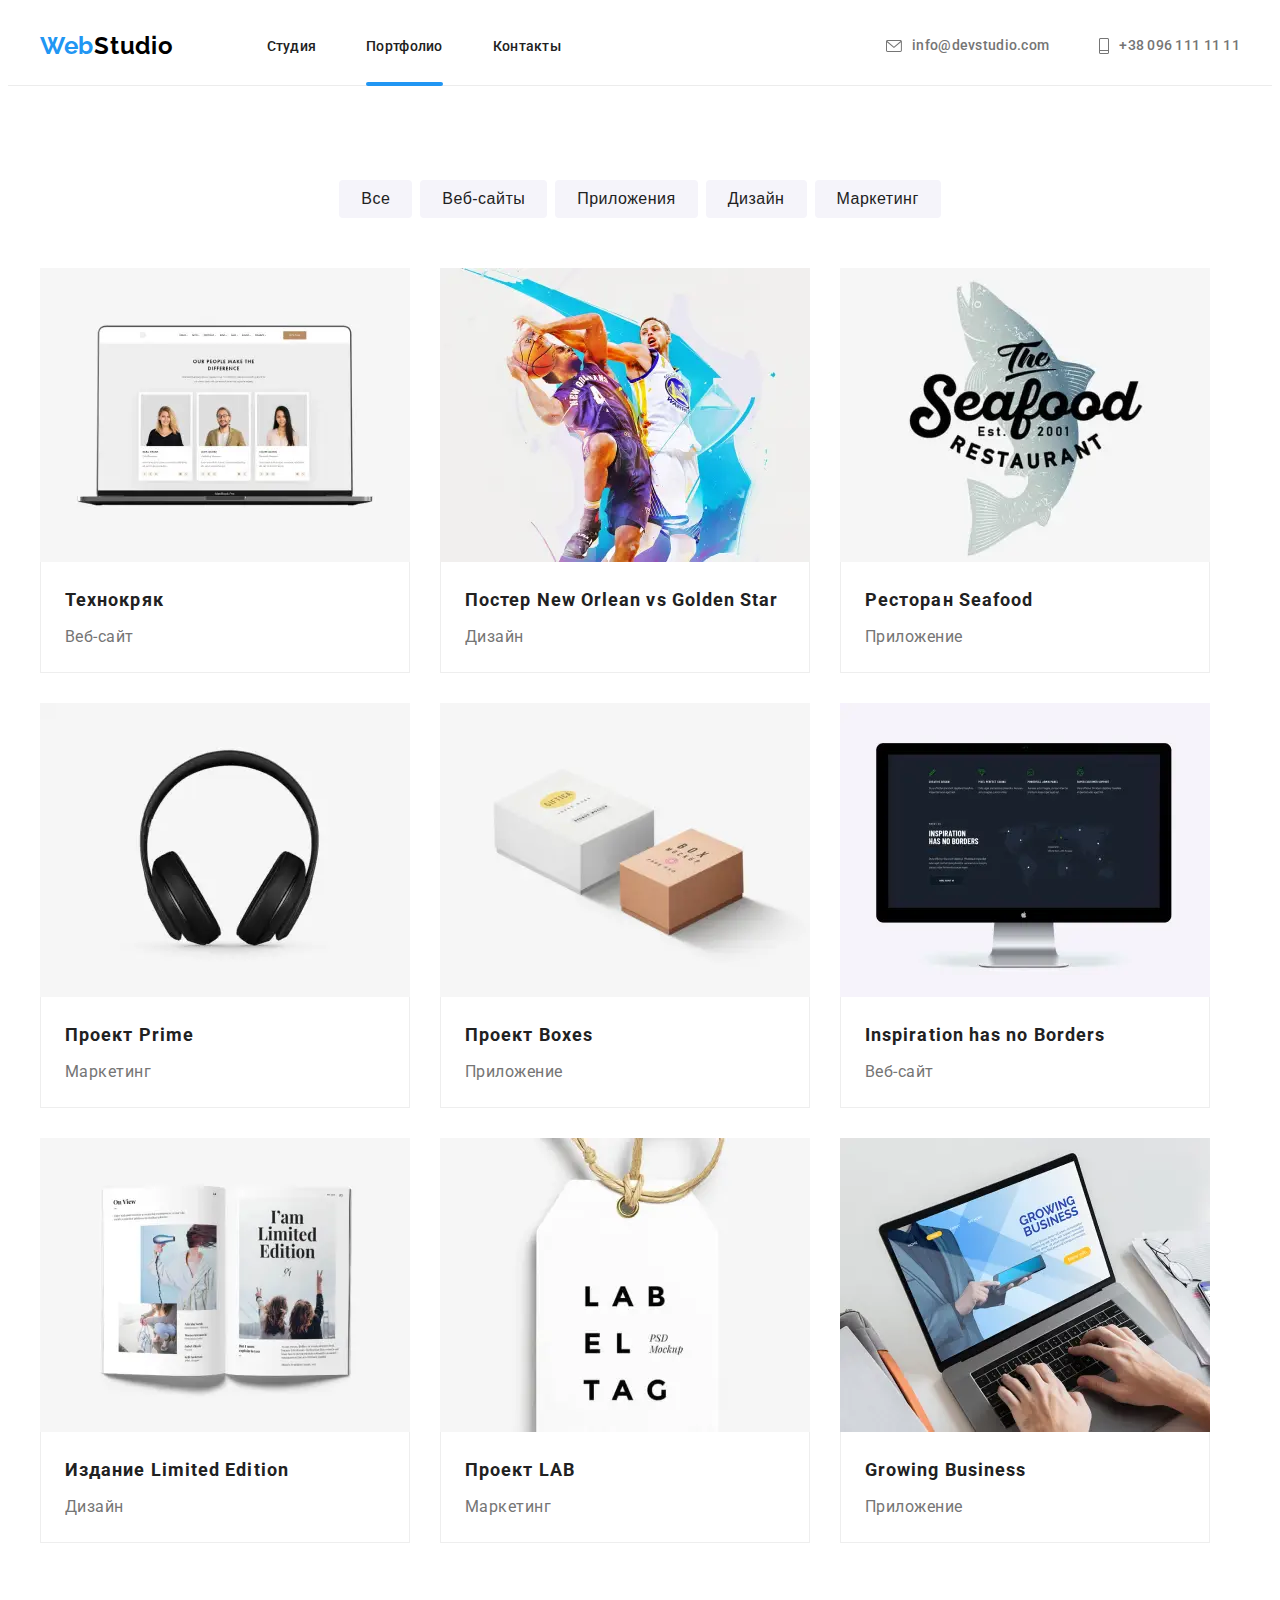
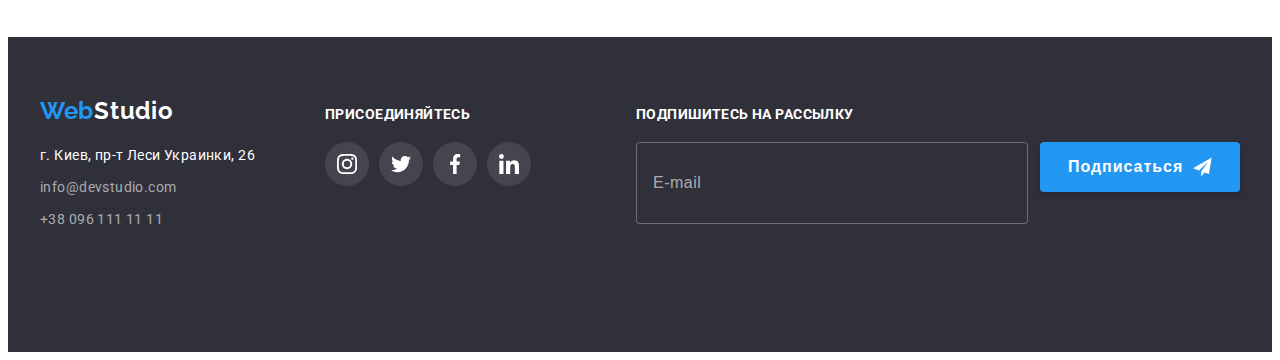
==== commit 84ed6ae2: "Summary-finish" ====
--- a/portfolio.html
+++ b/portfolio.html
@@ -528,7 +528,7 @@
     
                 <div class="container__footer-adres">
     
-                    <a class="logo web-footer link" href="./index.html">Web<span class="studio">Studio</span></Studio></a>
+                    <a class="logo web-footer link" href="./index.html">Web<span class="studio">Studio</span></a>
     
                     <address class="adres-font-style">
     
@@ -588,19 +588,19 @@
                                 </svg>
                             </a>
                         </li>
-    
+                    </ul>
                 </div>
     
             </div>
     
-    
+        
     
             <div class="footer-container">
     
                 <p class="label__text">Подпишитесь на рассылку</p>
                 <form class="label__form">
-                    <label for="mail" class="label__mail"></label>
-                    <input type="mail" name="user-mail" id="mail" placeholder="E-mail" class="label__area" />
+                    <label for="email" class="label__mail"></label>
+                    <input type="email" name="user-mail" id="email" placeholder="E-mail" class="label__area" />
     
     
                     <button type="submit" class="label__btn">
--- a/css/main.min.css
+++ b/css/main.min.css
@@ -1,2 +1,2 @@
-:root{--accent-color: #2196F3;--accent-color-black: #212121;--accent-color-gray: #757575;--accent-color-white: #FFFFFF}.visually-hidden{position:absolute;width:1px;height:1px;margin:-1px;border:0;padding:0;white-space:nowrap;clip-path:inset(100%);clip:rect(0 0 0 0);overflow:hidden}.menu__link_status-current::after{content:"";position:absolute;width:100%;height:4px;background:var(--accent-color);border-radius:2px;display:block;left:0;top:45px}.benefits-list__box,.works__box,.social-list__link,.footer-link__link,.clients__link{display:flex;justify-content:center;align-items:center}h1,h2,h3,h4,h5,h6,p{margin-top:0;margin-bottom:0}ul,ol{margin-top:0;margin-bottom:0;padding-left:0}img{display:block}.list{list-style:none}.link{text-decoration:none}body{font-family:'Roboto', sans-serif;font-weight:500}.container{width:100%;padding-left:15px;padding-right:15px}@media screen and (min-width: 480px){.container{width:480px;margin:0 auto}}@media screen and (min-width: 768px){.container{width:768px}}@media screen and (min-width: 1200px){.container{width:1200px}}.section{padding:94px 0}@media screen and (max-width: 1199px){.section{padding:60px 0}}.adres-font-style{margin-top:20px;font-style:normal}.adres__item{margin-bottom:8px}.adres__item:last-child{margin-bottom:0}.adres__nav-link{font-weight:400;font-size:14px;line-height:1.71;letter-spacing:0.03em;color:var(--accent-color-white);transition-property:color;transition-duration:250ms;transition-timing-function:cubic-bezier(0.4, 0, 0.2, 1)}.adres__nav-link:hover,.adres__nav-link:focus{color:var(--accent-color)}.adres__mail-link{font-weight:400;font-size:14px;line-height:1.71;letter-spacing:0.03em;color:rgba(255,255,255,0.6);transition-property:color;transition-duration:250ms;transition-timing-function:cubic-bezier(0.4, 0, 0.2, 1)}.adres__mail-link:hover,.adres__mail-link:focus{color:var(--accent-color)}.adres__tel-link{font-weight:400;font-size:14px;line-height:1.71;letter-spacing:0.03em;color:rgba(255,255,255,0.6);transition-property:color;transition-duration:250ms;transition-timing-function:cubic-bezier(0.4, 0, 0.2, 1)}.adres__tel-link:hover,.adres__tel-link:focus{color:var(--accent-color)}@media screen and (min-width: 768px){.adres{display:block}}@media screen and (min-width: 1199px){.adres__item{margin-bottom:8px}.adres__nav-link{margin-bottom:9px}}.backdrop{position:fixed;top:0;left:0;width:100%;height:100%;background:rgba(0,0,0,0.2);transition:opacity 250ms cubic-bezier(0.4, 0, 0.2, 1),visibility 250ms cubic-bezier(0.4, 0, 0.2, 1)}.backdrop.is-hidden{opacity:0;visibility:hidden;pointer-events:none}.modal{position:absolute;top:50%;left:50%;transform:translate(-50%, -50%) scale(1);width:100%;background:var(--accent-color-white);box-shadow:0px 1px 3px rgba(0,0,0,0.12),0px 1px 1px rgba(0,0,0,0.14),0px 2px 1px rgba(0,0,0,0.2);border-radius:4px;padding:40px}.modal__close-button{position:absolute;top:8px;right:8px;display:flex;align-items:center;justify-content:center;width:30px;height:30px;padding:0;border-radius:50%;border:1px solid rgba(0,0,0,0.1);background-color:transparent;cursor:pointer;transition:fill 250ms cubic-bezier(0.4, 0, 0.2, 1)}.modal__close-button:hover,.modal__close-button:focus{fill:var(--accent-color)}@media screen and (min-width: 450px){.modal{width:450px;height:609px}}@media screen and (min-width: 1200px){.modal{width:528px;height:581px}}.mobile-menu{position:fixed;top:0;left:0;width:100%;height:100%;background:#FFFFFF;box-shadow:0px 4px 8px rgba(0,0,0,0.04),0px 2px 4px rgba(0,0,0,0.08),0px 1px 3px rgba(0,0,0,0.16);opacity:0;visibility:hidden;pointer-events:none;z-index:1;overflow-y:scroll;transition:opacity 250ms cubic-bezier(0.4, 0, 0.2, 1),visibility 250ms cubic-bezier(0.4, 0, 0.2, 1)}.mobile-menu.is-open{opacity:1;visibility:visible;pointer-events:auto}.mobile-menu__container{position:relative;padding-top:48px;padding-bottom:48px;padding-left:40px;display:flex;flex-direction:column;justify-content:space-between;height:100%}.mobile-menu__close-btn{position:absolute;top:21px;right:15px;border:none;background-color:transparent;padding:0;line-height:0}.mobile-menu__close-btn:hover .mobile-menu__close-icon,.mobile-menu__close-btn:focus .mobile-menu__close-icon{fill:var(--accent-color)}.mobile-menu__item{display:flex;flex-direction:column;align-items:flex-start}.mobile-menu__title:not(:last-child){margin-bottom:32px}.mobile-menu__link{font-family:'Roboto';font-style:normal;font-weight:500;font-size:40px;line-height:47px;text-align:center;letter-spacing:0.02em;color:var(--accent-color-black)}.mobile-menu__link-current{color:var(--accent-color)}.mobile-menu__contact{display:flex;flex-direction:column;align-items:flex-start}.mobile-menu__contact-item{margin-bottom:32px}.mobile-menu__contact-tel{font-family:'Roboto';font-style:normal;font-weight:500;font-size:34px;line-height:40px;letter-spacing:0.02em;color:#2196F3}.mobile-menu__contact-tel:hover,.mobile-menu__contact-tel:focus{color:var(--accent-color)}.mobile-menu__contact-link{font-family:'Roboto';font-style:normal;font-weight:500;font-size:24px;line-height:28px;letter-spacing:0.02em;color:#757575}.mobile-menu__contact-link:hover,.mobile-menu__contact-link:focus{color:var(--accent-color)}.mobile-menu__social{display:flex;flex-wrap:wrap;position:relative}.mobile-menu__link-color{font-weight:500;font-size:18px;line-height:22px;letter-spacing:0.02em;color:var(--accent-color)}.mobile-menu__social-item:not(:last-child){margin-right:20px}.mobile-menu__social-link1::after{content:'';position:absolute;top:10px;width:22px;height:2px;border:1px solid rgba(33,33,33,0.2);transform:rotate(90deg)}.mobile-menu__social-link2::after{content:'';position:absolute;top:10px;width:22px;height:2px;border:1px solid rgba(33,33,33,0.2);transform:rotate(90deg)}.mobile-menu__social-link3::after{content:'';position:absolute;top:10px;width:22px;height:2px;border:1px solid rgba(33,33,33,0.2);transform:rotate(90deg)}.mobile-menu__wraper{display:flex;flex-direction:column;align-items:flex-start;align-content:space-between}.page-header{padding-top:10px;padding-bottom:10px;border-bottom:1px solid #ececec}.logo{font-family:'Raleway', sans-serif;font-weight:700;font-size:24px;line-height:1.16;letter-spacing:0.03em;color:#000}.logo__web{color:var(--accent-color)}.page-header__container{display:flex;align-items:center;justify-content:space-between}.menu{display:none}@media screen and (max-width: 767px){.contact-list{display:none}.mobile-menu-open-btn{border:none;background-color:transparent;padding:0;height:40px}.mobile-menu-open-btn:hover .mobile-menu-open-btn__icon,.mobile-menu-open-btn:focus .mobile-menu-open-btn__icon{fill:var(--accent-color)}}@media screen and (min-width: 768px){.mobile-menu-open-btn{display:none}.mobile-menu{display:none}.page-header__container{display:flex;align-items:center}.page-header{padding-top:26px;padding-bottom:26px;background:var(--accent-color-white);border-bottom:1px solid #ECECEC}.navigation{display:flex;align-items:center}.menu{display:flex;margin-left:88px}.menu__item .current{color:var(--accent-color)}.menu__item:not(:last-child){margin-right:50px}.menu__link{position:relative;font-size:14px;line-height:1.14;letter-spacing:0.02em;color:var(--accent-color-black);transition-property:color;transition-duration:250ms;transition-timing-function:cubic-bezier(0.4, 0, 0.2, 1)}.menu__link:hover,.menu__link:focus{color:var(--accent-color)}.contact-list__item:not(:last-child){margin-bottom:10px}.contact-list__link{display:flex;align-items:center;font-size:14px;line-height:1.14;letter-spacing:0.02em;margin-left:auto;color:var(--accent-color-gray);transition-property:color;transition-duration:250ms;transition-timing-function:cubic-bezier(0.4, 0, 0.2, 1)}.contact-list__link:hover,.contact-list__link:focus{color:var(--accent-color);fill:#2196f3}.contact-list__icon{margin-right:10px;fill:#757575;transition-property:fill;transition-duration:250ms;transition-timing-function:cubic-bezier(0.4, 0, 0.2, 1)}.phone-number:hover .contact-list__icon,.phone-number:focus .contact-list__icon{color:var(--accent-color);fill:#2196f3}.contact-list__link:hover .contact-list__icon,.contact-list__link:focus .contact-list__icon{color:var(--accent-color);fill:#2196f3}.menu__link_status-current::after{top:51px}}@media screen and (max-width: 1199px){.contact-list__page-header{flex-direction:column;align-items:baseline}}@media screen and (min-width: 1200px){.contact-list__page-header{display:flex;margin-left:auto}.contact-list__item:not(:last-child){margin-right:0;margin-bottom:0}.page-header{padding-top:24px;padding-bottom:25px;background:var(--accent-color-white);border-bottom:1px solid #ECECEC}.menu{margin-left:93px}.menu__item .current{color:var(--accent-color)}.menu__item:not(:last-child){margin-right:50px}.contact-list .contact-list__item+.contact-list__item{margin-left:50px}.contact-list__link{display:flex;align-items:center;font-size:14px;line-height:1.14;letter-spacing:0.02em;margin-left:auto;color:var(--accent-color-gray);transition-property:color;transition-duration:250ms;transition-timing-function:cubic-bezier(0.4, 0, 0.2, 1)}.contact-list__link:hover,.contact-list__link:focus{color:var(--accent-color);fill:#2196f3}.contact-list__icon{margin-right:10px;fill:#757575;transition-property:fill;transition-duration:250ms;transition-timing-function:cubic-bezier(0.4, 0, 0.2, 1)}.phone-number:hover .contact-list__icon,.phone-number:focus .contact-list__icon{color:var(--accent-color);fill:#2196f3}.contact-list__link:hover .contact-list__icon,.contact-list__link:focus .contact-list__icon{color:var(--accent-color);fill:#2196f3}.menu__link_status-current::after{top:46px}}.hero{text-transform:uppercase;background-color:#c4c4c4;text-align:center;padding-top:118px;padding-bottom:188px;margin-left:auto;margin-right:auto;background-image:linear-gradient(to right, rgba(47,48,58,0.4), rgba(47,48,58,0.4)),url(../images/hero/img-hero-mobile.jpg);background-size:cover;background-position:center;background-repeat:no-repeat;max-width:1600px;height:400px}@media (min-device-pixel-ratio: 2), (min-resolution: 192dpi), (min-resolution: 2dppx){.hero{background-image:linear-gradient(rgba(47,48,58,0.4), rgba(47,48,58,0.4)),url(../images/hero/img-hero-mobile.jpg@2x.jpg)}}.hero__title{font-weight:900;font-size:26px;line-height:1.61;letter-spacing:0.06em;text-transform:uppercase;color:var(--accent-color-white);margin-left:auto;margin-right:auto;margin-bottom:30px;width:100%}@media screen and (min-width: 768px){.hero{background-image:linear-gradient(rgba(47,48,58,0.4), rgba(47,48,58,0.4)),url(../images/hero/img-hero-tablet.jpg)}}@media screen and (min-width: 768px) and (min-device-pixel-ratio: 2), screen and (min-width: 768px) and (min-resolution: 192dpi), screen and (min-width: 768px) and (min-resolution: 2dppx){.hero{background-image:linear-gradient(rgba(47,48,58,0.4), rgba(47,48,58,0.4)),url(../images/hero/hero/img-hero-tablet@2x.jpg)}}@media screen and (min-width: 768px){.hero__title{width:360px}}@media screen and (min-width: 1200px){.hero{padding-top:200px;padding-bottom:200px;height:600px;background-image:linear-gradient(rgba(47,48,58,0.4), rgba(47,48,58,0.4)),url(../images/hero/img-hero-desktop.jpg)}}@media screen and (min-width: 1200px) and (min-device-pixel-ratio: 2), screen and (min-width: 1200px) and (min-resolution: 192dpi), screen and (min-width: 1200px) and (min-resolution: 2dppx){.hero{background-image:linear-gradient(rgba(47,48,58,0.4), rgba(47,48,58,0.4)),url(../images/hero/img-hero-desktop@2x.jpg)}}@media screen and (min-width: 1200px){.hero__title{width:696px;font-size:44px;line-height:1.36}}.hero__btn{min-width:136px;padding-left:32px;padding-top:10px;padding-right:32px;padding-bottom:10px;border-radius:4px;border:transparent;font-weight:700;font-size:16px;line-height:1.875;letter-spacing:0.06em;cursor:pointer;color:var(--accent-color-white);background-color:var(--accent-color);box-shadow:0px 4px 4px rgba(0,0,0,0.15);transition-property:background-color;transition-duration:250ms;transition-timing-function:cubic-bezier(0.4, 0, 0.2, 1);transition-property:color;transition-duration:250ms;transition-timing-function:cubic-bezier(0.4, 0, 0.2, 1)}.hero__btn:hover,.hero__btn:focus{background-color:var(--accent-color);color:var(--accent-color-white)}.benefits-list{display:block;justify-content:center}.benefits-list__title{font-weight:700;font-size:14px;line-height:1.14;letter-spacing:0.03em;text-transform:uppercase;color:var(--accent-color-black);margin-bottom:10px}.benefits-list__text{font-weight:400;font-size:14px;line-height:1.71;letter-spacing:0.03em;color:var(--accent-color-gray)}.benefits-list__box{height:120px;border:0;margin-bottom:30px;background:#F5F4FA;border-radius:4px}.benefits-list__icon{width:70px;height:70px}@media screen and (max-width: 767px){.benefits-list__title{text-align:center}.benefits-list__item{width:100%;margin-bottom:30px}.benefits-list__item:nth-child(4n){margin-bottom:0}}@media screen and (min-width: 768px){.benefits-list__title{text-align:left}.benefits-list{display:flex;flex-wrap:wrap}.benefits-list__item{width:354px}.benefits-list__item:nth-child(odd){margin-right:30px}.benefits-list__item:nth-last-child(-n+2){margin-bottom:0}}@media screen and (min-width: 768px) and (min-width: 1200px){.benefits-list{display:flex}.benefits-list__item{width:270px}.benefits-list__item{width:270px;margin-right:30px;flex-wrap:wrap}.benefits-list__item:nth-child(4n){margin-right:0}.benefits-list__item:nth-last-child(-n+4){margin-bottom:0}}@media (max-width: 1199px){.section__no-padding-top{display:none}}.section__no-padding-top{padding-top:0}.section__title{margin-bottom:50px;font-weight:700;font-size:36px;line-height:1.66;text-align:center;letter-spacing:0.03em;color:var(--accent-color-black)}.works{display:flex}.works__item{margin-right:30px;position:relative}.works__item:nth-child(3n){margin-right:0}.works__box{position:absolute;width:370px;height:70px;font-family:'Roboto';font-style:normal;font-weight:700;font-size:14px;line-height:1.14;text-align:center;letter-spacing:0.03em;text-transform:uppercase;bottom:0px;left:0px;background:rgba(47,48,58,0.8);color:var(--accent-color-white)}.section__other-background{background:#F5F4FA}.section__title-team{font-weight:700;font-size:28px;line-height:1.17;text-align:center;letter-spacing:0.03em;color:var(--accent-color-black)}.team__img{width:100%}.team__card{padding-top:30px;padding-bottom:24px}.team__item{background:var(--accent-color-white);margin-bottom:30px;box-shadow:0px 1px 3px rgba(0,0,0,0.12),0px 1px 1px rgba(0,0,0,0.14),0px 2px 1px rgba(0,0,0,0.2);border-radius:0px 0px 4px 4px}.team__item:last-child{margin-bottom:0}.team__title{font-size:16px;line-height:1.18;letter-spacing:0.03em;color:var(--accent-color-black)}.team__text{font-weight:400;font-size:16px;line-height:1.18;letter-spacing:0.03em;color:var(--accent-color-gray);margin-top:10px;margin-bottom:16px}.social-list{display:flex;justify-content:center}.social-list__item:not(:last-child){margin-right:10px}.social-list__link{width:44px;height:44px;border-radius:50%;background-color:var(--accent-color-white);transition-property:background-color, fill;transition-duration:250ms;transition-timing-function:cubic-bezier(0.4, 0, 0.2, 1)}.social-list__link:hover,.social-list__link:focus{background-color:var(--accent-color);fill:#fff}.social-list__icon{fill:#afb1b8;transition-property:fill;transition-duration:250ms;transition-timing-function:cubic-bezier(0.4, 0, 0.2, 1)}.social-list__link:hover .social-list__icon,.social-list__link:focus .social-list__icon{fill:#fff}@media screen and (max-width: 767px){.team__img{width:100%}.team{display:inline-block;margin-top:30px;text-align:center}}@media screen and (min-width: 768px){.team{display:flex;flex-wrap:wrap;margin-top:30px}.team__card{text-align:center}.team__item{width:354px}.team__item:nth-child(odd){margin-right:30px}.team__item:nth-last-child(-n+2){margin-bottom:0}}@media screen and (min-width: 768px) and (min-width: 1200px){.team{display:flex;margin-top:50px;text-align:center;flex-wrap:nowrap}.team__card{padding-bottom:30px}.team__item{margin-right:30px}.team__item:nth-child(4n){margin-right:0}.team__item:nth-last-child(-n+4){margin-bottom:0}}.web-footer{color:var(--accent-color)}.studio{color:var(--accent-color-white)}.footer{background-color:#2F303A;padding:60px 0}.container-flex{display:flex}.container__footer-adres{text-align:center}.label__area{padding:15px 16px;margin-bottom:20px;width:100%;height:50px;border:1px solid rgba(255,255,255,0.3);border-radius:4px;background:#2F303A;font-style:normal;font-weight:400;font-size:16px;line-height:20px;letter-spacing:0.03em;color:var(--accent-color-white)}.label__area::placeholder{color:rgba(255,255,255,0.6)}.label__text{font-style:normal;font-weight:700;font-size:14px;line-height:16px;letter-spacing:0.03em;text-transform:uppercase;color:var(--accent-color-white);margin-bottom:20px}.footer-text{margin-bottom:20px;text-align:center;font-style:normal;font-weight:700;font-size:14px;line-height:16px;letter-spacing:0.03em;text-transform:uppercase;color:var(--accent-color-white)}.label__btn{display:flex;justify-content:center;align-items:center;margin-left:12px;width:200px;height:50px;background:var(--accent-color);box-shadow:0px 4px 4px rgba(0,0,0,0.15);border-radius:4px;cursor:pointer;border-color:transparent;font-style:normal;font-weight:700;font-size:16px;line-height:30px;letter-spacing:0.06em;padding-left:26px;padding-top:10px;padding-right:26px;padding-bottom:10px;color:var(--accent-color-white)}.label__icon{display:inline;margin-left:10px}.footer-link__item:not(:last-child){margin-right:10px}.footer-link__socials{display:flex;flex-direction:column}.footer-link__list{display:flex;justify-content:center}.footer-link__link{width:44px;height:44px;border-radius:50%;background:rgba(255,255,255,0.1);fill:#fff;transition-property:background-color;transition-duration:250ms;transition-timing-function:cubic-bezier(0.4, 0, 0.2, 1)}.footer-link__link:hover,.footer-link__link:focus{background-color:var(--accent-color)}@media screen and (max-width: 767px){.footer-link__socials{margin-top:60px;margin-left:auto;margin-right:auto}}@media screen and (min-width: 768px){.wrapper-flex{display:flex;justify-content:space-around;align-items:baseline}.label__area{display:block;margin-right:auto;margin-left:auto;width:450px}}@media screen and (max-width: 1199px){.wrapper-flex{margin-bottom:60px}.label__text{text-align:center}.container-flex{display:flex;flex-direction:column}.label__btn{display:flex;align-items:center;margin:0 auto}}@media screen and (min-width: 1200px){.container-flex{display:flex;align-items:baseline}.footer-container{display:flex;flex-direction:column;margin-left:auto}.label__form{display:flex}.label__area{padding-left:16px;padding-top:15px;padding-right:auto;padding-bottom:15px;width:358px}.footer-link__item{display:inline-block}.footer-link__socials{display:flex;flex-direction:column;margin-left:70px}}.section__title{margin-bottom:30px;font-style:normal;font-weight:700;font-size:28px;line-height:1.17;text-align:center;letter-spacing:0.03em;color:var(--accent-color-black)}.clients{display:flex;flex-wrap:wrap;justify-content:center}.clients__item{width:calc((100% - 30px)/2);height:92px}.clients__item:nth-child(odd){margin-right:30px}.clients__item:not(:nth-last-child(-n+2)){margin-bottom:30px}.clients__icon{width:106px;height:60px}.clients__link{width:100%;height:100%;border:1px solid #AFB1B8;border-radius:4px;fill:#afb1b8;transition:fill 250ms cubic-bezier(0.4, 0, 0.2, 1),border 250ms cubic-bezier(0.4, 0, 0.2, 1)}.clients__link:hover,.clients__link:focus{border:1px solid #2196F3;fill:#2196f3}@media screen and (min-width: 768px) and (max-width: 1199px){.clients__item{width:calc((100% - 60px) / 3)}.clients__item:nth-child(odd){margin-right:0}.clients__item:not(:nth-last-child(-n+2)){margin-bottom:0}.clients__item:not(:nth-child(3n)){margin-right:30px}.clients__item:not(:nth-last-child(-n+3)){margin-bottom:30px}}@media screen and (min-width: 1200px){.clients__item{margin-right:30px;width:170px;height:92px}.clients__item:last-child{margin-right:0}}.buttons{font-size:16px;line-height:1.62;text-align:center;letter-spacing:0.03em}.button-list{display:flex;flex-wrap:wrap;margin-bottom:40px;row-gap:15px}.button-list__button-item{display:flex;justify-content:center;margin-right:8px}.button-list__button-item:last-child{margin-right:0}.button-list__button-portfolio{background-color:#F5F4FA;color:var(--accent-color-black);padding-left:22px;padding-top:6px;padding-right:22px;padding-bottom:6px;border-radius:4px;min-width:101px;border:transparent;font-style:normal;font-weight:500;font-size:16px;line-height:1.625;letter-spacing:0.03em;transition-property:background-color, color, box-shadow;transition-duration:250ms;transition-timing-function:cubic-bezier(0.4, 0, 0.2, 1)}.button-list__button-portfolio:hover,.button-list__button-portfolio:focus{color:var(--accent-color-white);background-color:var(--accent-color);cursor:pointer;box-shadow:0px 3px 1px rgba(0,0,0,0.1),0px 1px 2px rgba(0,0,0,0.08),0px 2px 2px rgba(0,0,0,0.12);border-radius:4px}.button-all{min-width:73px;color:var(--accent-color-black);padding-left:22px;padding-top:6px;padding-right:22px;padding-bottom:6px;border-radius:4px}@media screen and (min-width: 768px){.button-list{margin-bottom:30px;justify-content:center}}@media screen and (min-width: 1200px){.button-list{display:flex;justify-content:center;margin-bottom:50px}}.project-name{font-weight:700;font-size:18px;line-height:2;letter-spacing:0.06em;color:var(--accent-color-black)}.projects__item{background:var(--accent-color-white)}.projects__item:not(:last-child){margin-bottom:30px}.projects-item-link{display:flex;flex-direction:column;height:100%;transition-property:box-shadow;transition-duration:250ms;transition-timing-function:cubic-bezier(0.4, 0, 0.2, 1)}.projects-item-link:hover,.projects-item-link:focus{box-shadow:0px 1px 1px rgba(0,0,0,0.12),0px 4px 4px rgba(0,0,0,0.06),1px 4px 6px rgba(0,0,0,0.16)}.projects__img{width:100%}.projects__card{padding:20px 24px;border-left:1px solid #EEEEEE;border-right:1px solid #EEEEEE;border-bottom:1px solid #EEEEEE;flex-grow:1}.projects__type{font-weight:400;font-size:16px;line-height:1.87;letter-spacing:0.03em;margin-top:4px;color:var(--accent-color-gray)}@media screen and (min-width: 768px) and (max-width: 1199px){.projects__list{display:flex;flex-wrap:wrap}.projects__item:nth-child(odd){margin-right:30px}.projects__item:not(:last-child){margin-bottom:30px}.projects__item{width:calc((100% - 30px)/2)}}@media screen and (min-width: 1200px){.projects__list{display:flex;flex-wrap:wrap}.projects__item{margin-right:30px;margin-bottom:30px;background:var(--accent-color-white)}.projects__item:nth-child(3n){margin-right:0}.projects__item:nth-last-child(-n+3){margin-bottom:0}}.modal-container{position:relative;overflow:hidden}.modal-text{position:absolute;top:0;left:0;padding-left:24px;padding-top:63px;padding-right:24px;padding-bottom:63px;overflow:auto;transform:translateY(100%);transition-property:transform;transition-duration:250ms;transition-timing-function:cubic-bezier(0.4, 0, 0.2, 1);width:100%;height:100%;font-style:normal;font-weight:400;font-size:18px;line-height:1.55;letter-spacing:0.03em;color:var(--accent-color-white);background:rgba(33,150,243,0.9)}.projects-item-link:hover .modal-text,.projects-item-link:focus .modal-text{transform:translateY(0)}.modal__text-head{margin-bottom:12px;font-style:normal;font-weight:700;font-size:20px;line-height:1.15;text-align:center;letter-spacing:0.03em;color:var(--accent-color-black)}.modal__form{display:flex;flex-direction:column}.modal__label{margin-bottom:20px}.modal__name-span{display:block;margin-bottom:4px;font-style:normal;font-weight:400;font-size:12px;line-height:1.166;letter-spacing:0.01em;color:var(--accent-color-gray)}.modal__input-wrapper{position:relative;display:block}.modal__input{width:100%;height:40px;border-radius:4px;padding-left:42px;border:1px solid rgba(33,33,33,0.2);border-radius:4px;transition:border-color 250ms cubic-bezier(0.4, 0, 0.2, 1)}.modal__input:focus{outline:none;border-color:var(--accent-color)}.modal__icon{position:absolute;top:50%;left:15px;transform:translateY(-50%);display:block;transition:fill 250ms cubic-bezier(0.4, 0, 0.2, 1)}.modal-input:focus+.modal__icon{fill:#2196f3}.modal__message{display:block;width:100%;height:120px;padding:12px 16px;border:1px solid rgba(33,33,33,0.2);border-radius:4px;resize:none;transition:border-color 250ms cubic-bezier(0.4, 0, 0.2, 1)}.modal__message:focus{outline:none;border-color:var(--accent-color)}.modal__message::placeholder{color:rgba(117,117,117,0.5)}.modal__contact-form-checkbox-label{display:flex;align-items:center;justify-content:center;margin-bottom:30px;flex-wrap:nowrap;font-style:normal;font-weight:400;font-size:14px;line-height:1.71;letter-spacing:0.03em;color:var(--accent-color-gray)}.modal__contact-form-checkbox-label::before{content:"";display:block;margin-right:7px;width:16px;height:15px;cursor:pointer;border:2px solid #212121;border-radius:2px;transition:background-color 250ms cubic-bezier(0.4, 0, 0.2, 1),outline 250ms cubic-bezier(0.4, 0, 0.2, 1)}.modal__contact-form-checkbox:checked+.modal__contact-form-checkbox-label::before{background-color:var(--accent-color);background-image:url("../images/icon check.svg");background-size:cover;background-position:center;background-repeat:no-repeat}.modal__contact-form-checkbox:focus+.modal__contact-form-checkbox-label::before{outline:2px solid rgba(0,0,255,0.5)}.policy-text{color:var(--accent-color)}.modal__contact-form-btn{align-self:center;min-width:200px;padding:10px 55px;font-style:normal;font-weight:700;font-size:16px;line-height:1.875;border:transparent;letter-spacing:0.06em;color:var(--accent-color-white);background:#188CE8;box-shadow:0px 4px 4px rgba(0,0,0,0.15);border-radius:4px;cursor:pointer}
+:root{--accent-color: #2196F3;--accent-color-black: #212121;--accent-color-gray: #757575;--accent-color-white: #FFFFFF}.visually-hidden{position:absolute;width:1px;height:1px;margin:-1px;border:0;padding:0;white-space:nowrap;clip-path:inset(100%);clip:rect(0 0 0 0);overflow:hidden}.menu__link_status-current::after{content:"";position:absolute;width:100%;height:4px;background:var(--accent-color);border-radius:2px;display:block;left:0;top:45px}.benefits-list__box,.works__box,.social-list__link,.footer-link__link,.clients__link{display:flex;justify-content:center;align-items:center}h1,h2,h3,h4,h5,h6,p{margin-top:0;margin-bottom:0}ul,ol{margin-top:0;margin-bottom:0;padding-left:0}img{display:block}.list{list-style:none}.link{text-decoration:none}body{font-family:'Roboto', sans-serif;font-weight:500}.container{width:100%;padding-left:15px;padding-right:15px}@media screen and (min-width: 480px){.container{width:480px;margin:0 auto}}@media screen and (min-width: 768px){.container{width:768px}}@media screen and (min-width: 1200px){.container{width:1200px}}.section{padding:94px 0}@media screen and (max-width: 1199px){.section{padding:60px 0}}.adres-font-style{margin-top:20px;font-style:normal}.adres__item{margin-bottom:8px}.adres__item:last-child{margin-bottom:0}.adres__nav-link{font-weight:400;font-size:14px;line-height:1.71;letter-spacing:0.03em;color:var(--accent-color-white);transition-property:color;transition-duration:250ms;transition-timing-function:cubic-bezier(0.4, 0, 0.2, 1)}.adres__nav-link:hover,.adres__nav-link:focus{color:var(--accent-color)}.adres__mail-link{font-weight:400;font-size:14px;line-height:1.71;letter-spacing:0.03em;color:rgba(255,255,255,0.6);transition-property:color;transition-duration:250ms;transition-timing-function:cubic-bezier(0.4, 0, 0.2, 1)}.adres__mail-link:hover,.adres__mail-link:focus{color:var(--accent-color)}.adres__tel-link{font-weight:400;font-size:14px;line-height:1.71;letter-spacing:0.03em;color:rgba(255,255,255,0.6);transition-property:color;transition-duration:250ms;transition-timing-function:cubic-bezier(0.4, 0, 0.2, 1)}.adres__tel-link:hover,.adres__tel-link:focus{color:var(--accent-color)}@media screen and (min-width: 768px){.adres{display:block}}@media screen and (min-width: 1199px){.adres__item{margin-bottom:8px}.adres__nav-link{margin-bottom:9px}}.backdrop{position:fixed;top:0;left:0;width:100%;height:100%;background:rgba(0,0,0,0.2);transition:opacity 250ms cubic-bezier(0.4, 0, 0.2, 1),visibility 250ms cubic-bezier(0.4, 0, 0.2, 1);padding-left:15px;padding-right:15px}.backdrop.is-hidden{opacity:0;visibility:hidden;pointer-events:none}.modal{position:absolute;top:50%;left:50%;transform:translate(-50%, -50%) scale(1);width:100%;background:var(--accent-color-white);box-shadow:0px 1px 3px rgba(0,0,0,0.12),0px 1px 1px rgba(0,0,0,0.14),0px 2px 1px rgba(0,0,0,0.2);border-radius:4px}.modal__close-button{position:absolute;top:8px;right:8px;display:flex;align-items:center;justify-content:center;width:30px;height:30px;padding:0;border-radius:50%;border:1px solid rgba(0,0,0,0.1);background-color:transparent;cursor:pointer;transition:fill 250ms cubic-bezier(0.4, 0, 0.2, 1)}.modal__close-button:hover,.modal__close-button:focus{fill:var(--accent-color)}@media screen and (min-width: 450px){.modal{width:450px;height:609px}}@media screen and (min-width: 1200px){.modal{width:528px;height:581px}}.mobile-menu{position:fixed;top:0;left:0;width:100%;height:100%;background:#FFFFFF;box-shadow:0px 4px 8px rgba(0,0,0,0.04),0px 2px 4px rgba(0,0,0,0.08),0px 1px 3px rgba(0,0,0,0.16);opacity:0;visibility:hidden;pointer-events:none;z-index:1;overflow-y:scroll;transition:opacity 250ms cubic-bezier(0.4, 0, 0.2, 1),visibility 250ms cubic-bezier(0.4, 0, 0.2, 1)}.mobile-menu.is-open{opacity:1;visibility:visible;pointer-events:auto}.mobile-menu__container{position:relative;padding-top:48px;padding-bottom:48px;padding-left:40px;display:flex;flex-direction:column;justify-content:space-between;height:100%}.mobile-menu__close-btn{position:absolute;top:21px;right:15px;border:none;background-color:transparent;padding:0;line-height:0}.mobile-menu__close-btn:hover .mobile-menu__close-icon,.mobile-menu__close-btn:focus .mobile-menu__close-icon{fill:var(--accent-color)}.mobile-menu__title:not(:last-child){margin-bottom:32px}.mobile-menu__link{font-family:'Roboto';font-style:normal;font-weight:500;font-size:40px;line-height:47px;text-align:center;letter-spacing:0.02em;color:var(--accent-color-black)}.mobile-menu__link-current{color:var(--accent-color)}.mobile-menu__contact{margin-bottom:64px}.mobile-menu__contact-item:not(:last-child){margin-bottom:32px}.mobile-menu__contact-tel{font-family:'Roboto';font-style:normal;font-weight:500;font-size:34px;line-height:40px;letter-spacing:0.02em;color:#2196F3}.mobile-menu__contact-tel:hover,.mobile-menu__contact-tel:focus{color:var(--accent-color)}.mobile-menu__contact-link{font-family:'Roboto';font-style:normal;font-weight:500;font-size:24px;line-height:28px;letter-spacing:0.02em;color:#757575}.mobile-menu__contact-link:hover,.mobile-menu__contact-link:focus{color:var(--accent-color)}.mobile-menu__social{display:flex;flex-wrap:wrap;position:relative}.mobile-menu__link-color{font-weight:500;font-size:18px;line-height:22px;letter-spacing:0.02em;color:var(--accent-color)}.mobile-menu__social-item:not(:last-child){margin-right:20px}.mobile-menu__social-item:not(:last-child)::after{content:'';position:absolute;top:10px;width:22px;height:2px;border:1px solid rgba(33,33,33,0.2);transform:rotate(90deg)}.mobile-menu__wraper-bottom{display:flex;flex-direction:column;align-items:flex-start;align-content:space-between}.page-header{padding-top:10px;padding-bottom:10px;border-bottom:1px solid #ececec}.logo{font-family:'Raleway', sans-serif;font-weight:700;font-size:24px;line-height:1.16;letter-spacing:0.03em;color:#000}.logo__web{color:var(--accent-color)}.page-header__container{display:flex;align-items:center;justify-content:space-between}.menu{display:none}@media screen and (max-width: 767px){.contact-list{display:none}.mobile-menu-open-btn{border:none;background-color:transparent;padding:0;height:40px}.mobile-menu-open-btn:hover .mobile-menu-open-btn__icon,.mobile-menu-open-btn:focus .mobile-menu-open-btn__icon{fill:var(--accent-color)}}@media screen and (min-width: 768px){.mobile-menu-open-btn{display:none}.mobile-menu{display:none}.page-header__container{display:flex;align-items:center}.page-header{padding-top:26px;padding-bottom:26px;background:var(--accent-color-white);border-bottom:1px solid #ECECEC}.navigation{display:flex;align-items:center}.menu{display:flex;margin-left:88px}.menu__item .current{color:var(--accent-color)}.menu__item:not(:last-child){margin-right:50px}.menu__link{position:relative;font-size:14px;line-height:1.14;letter-spacing:0.02em;color:var(--accent-color-black);transition-property:color;transition-duration:250ms;transition-timing-function:cubic-bezier(0.4, 0, 0.2, 1)}.menu__link:hover,.menu__link:focus{color:var(--accent-color)}.contact-list__item:not(:last-child){margin-bottom:10px}.contact-list__link{display:flex;align-items:center;font-size:14px;line-height:1.14;letter-spacing:0.02em;margin-left:auto;color:var(--accent-color-gray);transition-property:color;transition-duration:250ms;transition-timing-function:cubic-bezier(0.4, 0, 0.2, 1)}.contact-list__link:hover,.contact-list__link:focus{color:var(--accent-color);fill:#2196f3}.contact-list__icon{margin-right:10px;fill:#757575;transition-property:fill;transition-duration:250ms;transition-timing-function:cubic-bezier(0.4, 0, 0.2, 1)}.phone-number:hover .contact-list__icon,.phone-number:focus .contact-list__icon{color:var(--accent-color);fill:#2196f3}.contact-list__link:hover .contact-list__icon,.contact-list__link:focus .contact-list__icon{color:var(--accent-color);fill:#2196f3}.menu__link_status-current::after{top:51px}}@media screen and (max-width: 1199px){.contact-list__page-header{flex-direction:column;align-items:baseline}}@media screen and (min-width: 1200px){.contact-list__page-header{display:flex;margin-left:auto}.contact-list__item:not(:last-child){margin-right:0;margin-bottom:0}.page-header{padding-top:24px;padding-bottom:25px;background:var(--accent-color-white);border-bottom:1px solid #ECECEC}.menu{margin-left:93px}.menu__item .current{color:var(--accent-color)}.menu__item:not(:last-child){margin-right:50px}.contact-list .contact-list__item+.contact-list__item{margin-left:50px}.contact-list__link{display:flex;align-items:center;font-size:14px;line-height:1.14;letter-spacing:0.02em;margin-left:auto;color:var(--accent-color-gray);transition-property:color;transition-duration:250ms;transition-timing-function:cubic-bezier(0.4, 0, 0.2, 1)}.contact-list__link:hover,.contact-list__link:focus{color:var(--accent-color);fill:#2196f3}.contact-list__icon{margin-right:10px;fill:#757575;transition-property:fill;transition-duration:250ms;transition-timing-function:cubic-bezier(0.4, 0, 0.2, 1)}.phone-number:hover .contact-list__icon,.phone-number:focus .contact-list__icon{color:var(--accent-color);fill:#2196f3}.contact-list__link:hover .contact-list__icon,.contact-list__link:focus .contact-list__icon{color:var(--accent-color);fill:#2196f3}.menu__link_status-current::after{top:44px}}.hero{text-transform:uppercase;background-color:#c4c4c4;text-align:center;padding-top:118px;padding-bottom:118px;margin-left:auto;margin-right:auto;background-image:linear-gradient(to right, rgba(47,48,58,0.4), rgba(47,48,58,0.4)),url(../images/hero/img-hero-mobile.jpg);background-size:cover;background-position:center;background-repeat:no-repeat;max-width:1600px;height:400px}@media (min-device-pixel-ratio: 2), (min-resolution: 192dpi), (min-resolution: 2dppx){.hero{background-image:linear-gradient(rgba(47,48,58,0.4), rgba(47,48,58,0.4)),url(../images/hero/img-hero-mobile@2x.jpg)}}.hero__title{font-weight:900;font-size:26px;line-height:1.61;letter-spacing:0.06em;text-transform:uppercase;color:var(--accent-color-white);margin-left:auto;margin-right:auto;margin-bottom:30px;width:100%}@media screen and (min-width: 768px){.hero{background-image:linear-gradient(rgba(47,48,58,0.4), rgba(47,48,58,0.4)),url(../images/hero/img-hero-tablet.jpg)}}@media screen and (min-width: 768px) and (min-device-pixel-ratio: 2), screen and (min-width: 768px) and (min-resolution: 192dpi), screen and (min-width: 768px) and (min-resolution: 2dppx){.hero{background-image:linear-gradient(rgba(47,48,58,0.4), rgba(47,48,58,0.4)),url(../images/hero/img-hero-tablet@2x.jpg)}}@media screen and (min-width: 768px){.hero__title{width:360px}}@media screen and (min-width: 1200px){.hero{padding-top:200px;padding-bottom:200px;height:600px;background-image:linear-gradient(rgba(47,48,58,0.4), rgba(47,48,58,0.4)),url(../images/hero/img-hero-desktop.jpg)}}@media screen and (min-width: 1200px) and (min-device-pixel-ratio: 2), screen and (min-width: 1200px) and (min-resolution: 192dpi), screen and (min-width: 1200px) and (min-resolution: 2dppx){.hero{background-image:linear-gradient(rgba(47,48,58,0.4), rgba(47,48,58,0.4)),url(../images/hero/img-hero-desktop@2x.jpg)}}@media screen and (min-width: 1200px){.hero__title{width:696px;font-size:44px;line-height:1.36}}.hero__btn{min-width:136px;padding-left:32px;padding-top:10px;padding-right:32px;padding-bottom:10px;border-radius:4px;border:transparent;font-weight:700;font-size:16px;line-height:1.875;letter-spacing:0.06em;cursor:pointer;color:var(--accent-color-white);background-color:var(--accent-color);box-shadow:0px 4px 4px rgba(0,0,0,0.15);transition-property:background-color;transition-duration:250ms;transition-timing-function:cubic-bezier(0.4, 0, 0.2, 1);transition-property:color;transition-duration:250ms;transition-timing-function:cubic-bezier(0.4, 0, 0.2, 1)}.hero__btn:hover,.hero__btn:focus{background-color:var(--accent-color);color:var(--accent-color-white)}.benefits-list{display:block;justify-content:center}.benefits-list__title{font-weight:700;font-size:14px;line-height:1.14;letter-spacing:0.03em;text-transform:uppercase;color:var(--accent-color-black);margin-bottom:10px}.benefits-list__text{font-weight:400;font-size:14px;line-height:1.71;letter-spacing:0.03em;color:var(--accent-color-gray)}.benefits-list__box{height:120px;border:0;margin-bottom:30px;background:#F5F4FA;border-radius:4px}.benefits-list__icon{width:70px;height:70px}@media screen and (max-width: 767px){.benefits-list__title{text-align:center}.benefits-list__item{width:100%;margin-bottom:30px}.benefits-list__item:nth-child(4n){margin-bottom:0}}@media screen and (min-width: 768px){.benefits-list__title{text-align:left}.benefits-list{display:flex;flex-wrap:wrap}.benefits-list__item{width:354px}.benefits-list__item:nth-child(odd){margin-right:30px}.benefits-list__item:nth-last-child(-n+2){margin-bottom:0}}@media screen and (min-width: 768px) and (min-width: 1200px){.benefits-list{display:flex}.benefits-list__item{width:270px}.benefits-list__item{width:270px;margin-right:30px;flex-wrap:wrap}.benefits-list__item:nth-child(4n){margin-right:0}.benefits-list__item:nth-last-child(-n+4){margin-bottom:0}}@media (max-width: 1199px){.section__no-padding-top{display:none}}.section__no-padding-top{padding-top:0}.section__title{margin-bottom:50px;font-weight:700;font-size:36px;line-height:1.66;text-align:center;letter-spacing:0.03em;color:var(--accent-color-black)}.works{display:flex}.works__item{margin-right:30px;position:relative}.works__item:nth-child(3n){margin-right:0}.works__box{position:absolute;width:370px;height:70px;font-family:'Roboto';font-style:normal;font-weight:700;font-size:14px;line-height:1.14;text-align:center;letter-spacing:0.03em;text-transform:uppercase;bottom:0px;left:0px;background:rgba(47,48,58,0.8);color:var(--accent-color-white)}.section__other-background{background:#F5F4FA}.section__title-team{font-weight:700;font-size:28px;line-height:1.16;text-align:center;letter-spacing:0.03em;color:var(--accent-color-black)}.team__img{width:100%}.team__card{padding-top:30px;padding-bottom:24px}.team__item{background:var(--accent-color-white);margin-bottom:30px;box-shadow:0px 1px 3px rgba(0,0,0,0.12),0px 1px 1px rgba(0,0,0,0.14),0px 2px 1px rgba(0,0,0,0.2);border-radius:0px 0px 4px 4px}.team__item:last-child{margin-bottom:0}.team__title{font-size:16px;line-height:1.18;letter-spacing:0.03em;color:var(--accent-color-black)}.team__text{font-weight:400;font-size:16px;line-height:1.18;letter-spacing:0.03em;color:var(--accent-color-gray);margin-top:10px;margin-bottom:16px}.social-list{display:flex;justify-content:center}.social-list__item:not(:last-child){margin-right:10px}.social-list__link{width:44px;height:44px;border-radius:50%;background-color:var(--accent-color-white);transition-property:background-color, fill;transition-duration:250ms;transition-timing-function:cubic-bezier(0.4, 0, 0.2, 1)}.social-list__link:hover,.social-list__link:focus{background-color:var(--accent-color);fill:#fff}.social-list__icon{fill:#afb1b8;transition-property:fill;transition-duration:250ms;transition-timing-function:cubic-bezier(0.4, 0, 0.2, 1)}.social-list__link:hover .social-list__icon,.social-list__link:focus .social-list__icon{fill:#fff}@media screen and (max-width: 767px){.team__img{width:100%}.team{display:inline-block;margin-top:30px;text-align:center}}@media screen and (min-width: 768px){.team{display:flex;flex-wrap:wrap;margin-top:30px}.team__card{text-align:center}.team__item{width:354px}.team__item:nth-child(odd){margin-right:30px}.team__item:nth-last-child(-n+2){margin-bottom:0}}@media screen and (min-width: 768px) and (min-width: 1200px){.team{display:flex;margin-top:50px;text-align:center;flex-wrap:nowrap}.team__card{padding-bottom:30px}.team__item{margin-right:30px}.team__item:nth-child(4n){margin-right:0}.team__item:nth-last-child(-n+4){margin-bottom:0}.section__title-team{font-weight:700;font-size:36px;line-height:1.17}}.web-footer{color:var(--accent-color)}.studio{color:var(--accent-color-white)}.footer{background-color:#2F303A;padding:60px 0}.container__footer-adres{text-align:center}.label__area{padding:15px 16px;margin-bottom:20px;width:100%;height:50px;border:1px solid rgba(255,255,255,0.3);border-radius:4px;background:#2F303A;font-style:normal;font-weight:400;font-size:16px;line-height:20px;letter-spacing:0.03em;color:var(--accent-color-white)}.label__area::placeholder{color:rgba(255,255,255,0.6)}.label__text{font-style:normal;font-weight:700;font-size:14px;line-height:16px;letter-spacing:0.03em;text-transform:uppercase;color:var(--accent-color-white);margin-bottom:20px}.wrapper-flex{margin-bottom:60px}.footer-text{margin-bottom:20px;text-align:center;font-style:normal;font-weight:700;font-size:14px;line-height:16px;letter-spacing:0.03em;text-transform:uppercase;color:var(--accent-color-white)}.label__btn{display:flex;justify-content:center;align-items:center;margin-left:12px;width:200px;height:50px;background:var(--accent-color);box-shadow:0px 4px 4px rgba(0,0,0,0.15);border-radius:4px;cursor:pointer;border-color:transparent;font-style:normal;font-weight:700;font-size:16px;line-height:30px;letter-spacing:0.06em;padding-left:26px;padding-top:10px;padding-right:26px;padding-bottom:10px;color:var(--accent-color-white)}.label__icon{display:inline;margin-left:10px}.footer-link__item:not(:last-child){margin-right:10px}.footer-link__socials{display:flex;flex-direction:column}.footer-link__list{display:flex;justify-content:center}.footer-link__link{width:44px;height:44px;border-radius:50%;background:rgba(255,255,255,0.1);fill:#fff;transition-property:background-color;transition-duration:250ms;transition-timing-function:cubic-bezier(0.4, 0, 0.2, 1)}.footer-link__link:hover,.footer-link__link:focus{background-color:var(--accent-color)}@media screen and (max-width: 767px){.footer-link__socials{margin-top:60px;margin-left:auto;margin-right:auto}}@media screen and (min-width: 768px){.wrapper-flex{display:flex;justify-content:space-around;align-items:baseline}.label__area{display:block;margin-right:auto;margin-left:auto;width:450px}}@media screen and (max-width: 1199px){.label__text{text-align:center}.label__btn{display:flex;align-items:center;margin:0 auto}}@media screen and (min-width: 1200px){.container-flex{display:flex;align-items:baseline}.footer-container{display:flex;flex-direction:column;margin-left:auto}.label__form{display:flex}.label__area{padding-left:16px;padding-top:15px;padding-right:auto;padding-bottom:15px;width:358px}.footer-link__item{display:inline-block}.footer-link__socials{display:flex;flex-direction:column;margin-left:70px}.footer-text{text-align:left}.container__footer-adres{text-align:left}}.section__title{margin-bottom:50px;font-style:normal;font-weight:700;font-size:36px;line-height:1.17;text-align:center;letter-spacing:0.03em;color:var(--accent-color-black)}.clients{display:flex;flex-wrap:wrap;justify-content:center}.clients__item{width:calc((100% - 30px)/2);height:92px}.clients__item:nth-child(odd){margin-right:30px}.clients__icon{width:106px;height:60px}.clients__link{width:100%;height:100%;border:1px solid #AFB1B8;border-radius:4px;fill:#afb1b8;transition:fill 250ms cubic-bezier(0.4, 0, 0.2, 1),border 250ms cubic-bezier(0.4, 0, 0.2, 1)}.clients__link:hover,.clients__link:focus{border:1px solid #2196F3;fill:#2196f3}@media screen and (max-width: 767px){.section__title{font-size:28px;line-height:1.16}.clients__item:not(:nth-last-child(-n+2)){margin-bottom:30px}}@media screen and (min-width: 768px) and (max-width: 1199px){.clients__item{width:calc((100% - 60px) / 3)}.clients__item:nth-child(odd){margin-right:0}.clients__item:not(:nth-last-child(-n+2)){margin-bottom:0}.clients__item:not(:nth-child(3n)){margin-right:30px}.clients__item:not(:nth-last-child(-n+3)){margin-bottom:30px}.section__title{font-size:28px;line-height:1.16}}@media screen and (min-width: 1200px){.clients__item{margin-right:30px;width:170px;height:92px}.clients__item:last-child{margin-right:0}}.buttons{font-size:16px;line-height:1.62;text-align:center;letter-spacing:0.03em}.button-list{display:flex;flex-wrap:wrap;margin-bottom:40px;row-gap:15px}.button-list__button-item{display:flex;justify-content:center;margin-right:8px}.button-list__button-item:last-child{margin-right:0}.button-list__button-portfolio{background-color:#F5F4FA;color:var(--accent-color-black);padding-left:22px;padding-top:6px;padding-right:22px;padding-bottom:6px;border-radius:4px;min-width:101px;border:transparent;font-style:normal;font-weight:500;font-size:16px;line-height:1.625;letter-spacing:0.03em;transition-property:background-color, color, box-shadow;transition-duration:250ms;transition-timing-function:cubic-bezier(0.4, 0, 0.2, 1)}.button-list__button-portfolio:hover,.button-list__button-portfolio:focus{color:var(--accent-color-white);background-color:var(--accent-color);cursor:pointer;box-shadow:0px 3px 1px rgba(0,0,0,0.1),0px 1px 2px rgba(0,0,0,0.08),0px 2px 2px rgba(0,0,0,0.12);border-radius:4px}.button-all{min-width:73px;color:var(--accent-color-black);padding-left:22px;padding-top:6px;padding-right:22px;padding-bottom:6px;border-radius:4px}@media screen and (min-width: 768px){.button-list{margin-bottom:30px;justify-content:center}}@media screen and (min-width: 1200px){.button-list{display:flex;justify-content:center;margin-bottom:50px}}.project-name{font-weight:700;font-size:18px;line-height:2;letter-spacing:0.06em;color:var(--accent-color-black)}.projects__item{background:var(--accent-color-white)}.projects__item:not(:last-child){margin-bottom:30px}.projects-item-link{display:flex;flex-direction:column;height:100%;transition-property:box-shadow;transition-duration:250ms;transition-timing-function:cubic-bezier(0.4, 0, 0.2, 1)}.projects-item-link:hover,.projects-item-link:focus{box-shadow:0px 1px 1px rgba(0,0,0,0.12),0px 4px 4px rgba(0,0,0,0.06),1px 4px 6px rgba(0,0,0,0.16)}.projects__img{width:100%}.projects__card{padding:20px 24px;border-left:1px solid #EEEEEE;border-right:1px solid #EEEEEE;border-bottom:1px solid #EEEEEE;flex-grow:1}.projects__type{font-weight:400;font-size:16px;line-height:1.87;letter-spacing:0.03em;margin-top:4px;color:var(--accent-color-gray)}@media screen and (min-width: 768px) and (max-width: 1199px){.projects__list{display:flex;flex-wrap:wrap}.projects__item:nth-child(odd){margin-right:30px}.projects__item:not(:last-child){margin-bottom:30px}.projects__item{width:calc((100% - 30px)/2)}}@media screen and (min-width: 1200px){.projects__list{display:flex;flex-wrap:wrap}.projects__item{margin-right:30px;margin-bottom:30px;background:var(--accent-color-white)}.projects__item:nth-child(3n){margin-right:0}.projects__item:nth-last-child(-n+3){margin-bottom:0}}.modal-container{position:relative;overflow:hidden}.modal-text{position:absolute;top:0;left:0;padding-left:24px;padding-top:63px;padding-right:24px;padding-bottom:63px;overflow:auto;transform:translateY(100%);transition-property:transform;transition-duration:250ms;transition-timing-function:cubic-bezier(0.4, 0, 0.2, 1);width:100%;height:100%;font-style:normal;font-weight:400;font-size:18px;line-height:1.55;letter-spacing:0.03em;color:var(--accent-color-white);background:rgba(33,150,243,0.9)}.projects-item-link:hover .modal-text,.projects-item-link:focus .modal-text{transform:translateY(0)}.modal__text-head{margin-bottom:12px;font-style:normal;font-weight:700;font-size:20px;line-height:1.15;text-align:center;letter-spacing:0.03em;color:var(--accent-color-black)}.modal__form{display:flex;flex-direction:column;width:100%;padding:40px}.modal__label{margin-bottom:10px}.modal__name-span{display:block;margin-bottom:4px;font-style:normal;font-weight:400;font-size:12px;line-height:1.166;letter-spacing:0.01em;color:var(--accent-color-gray)}.modal__input-wrapper{position:relative;display:block}.modal__input{width:100%;height:40px;border-radius:4px;padding-left:42px;border:1px solid rgba(33,33,33,0.2);border-radius:4px;transition:border-color 250ms cubic-bezier(0.4, 0, 0.2, 1)}.modal__input:focus{outline:none;border-color:var(--accent-color)}.modal__icon{position:absolute;top:50%;left:15px;transform:translateY(-50%);display:block;transition:fill 250ms cubic-bezier(0.4, 0, 0.2, 1)}.modal-input:focus+.modal__icon{fill:#2196f3}.modal__message{display:block;width:100%;height:120px;padding:12px 16px;border:1px solid rgba(33,33,33,0.2);border-radius:4px;resize:none;transition:border-color 250ms cubic-bezier(0.4, 0, 0.2, 1)}.modal__message:focus{outline:none;border-color:var(--accent-color)}.modal__message::placeholder{color:rgba(117,117,117,0.5)}.modal__contact-form-checkbox-label{display:flex;align-items:center;justify-content:center;margin-bottom:30px;flex-wrap:wrap;font-style:normal;font-weight:400;font-size:14px;line-height:1.71;letter-spacing:0.03em;color:var(--accent-color-gray)}.modal__contact-form-checkbox-label::before{content:"";display:block;margin-right:7px;width:16px;height:15px;cursor:pointer;border:2px solid #212121;border-radius:2px;transition:background-color 250ms cubic-bezier(0.4, 0, 0.2, 1),outline 250ms cubic-bezier(0.4, 0, 0.2, 1)}.modal__contact-form-checkbox:checked+.modal__contact-form-checkbox-label::before{background-color:var(--accent-color);background-image:url("../images/icon check.svg");background-size:cover;background-position:center;background-repeat:no-repeat}.modal__contact-form-checkbox:focus+.modal__contact-form-checkbox-label::before{outline:2px solid rgba(0,0,255,0.5)}.policy-text{color:var(--accent-color)}.modal__contact-form-btn{align-self:center;min-width:200px;padding:10px 55px;font-style:normal;font-weight:700;font-size:16px;line-height:1.875;border:transparent;letter-spacing:0.06em;color:var(--accent-color-white);background:#188CE8;box-shadow:0px 4px 4px rgba(0,0,0,0.15);border-radius:4px;cursor:pointer}@media screen and (min-width: 480px){.modal__form{width:450px}.modal__contact-form-checkbox-label{font-size:12px;line-height:1.17}}@media screen and (min-width: 1200px){.modal__form{width:100%}}
 /*# sourceMappingURL=main.min.css.map */